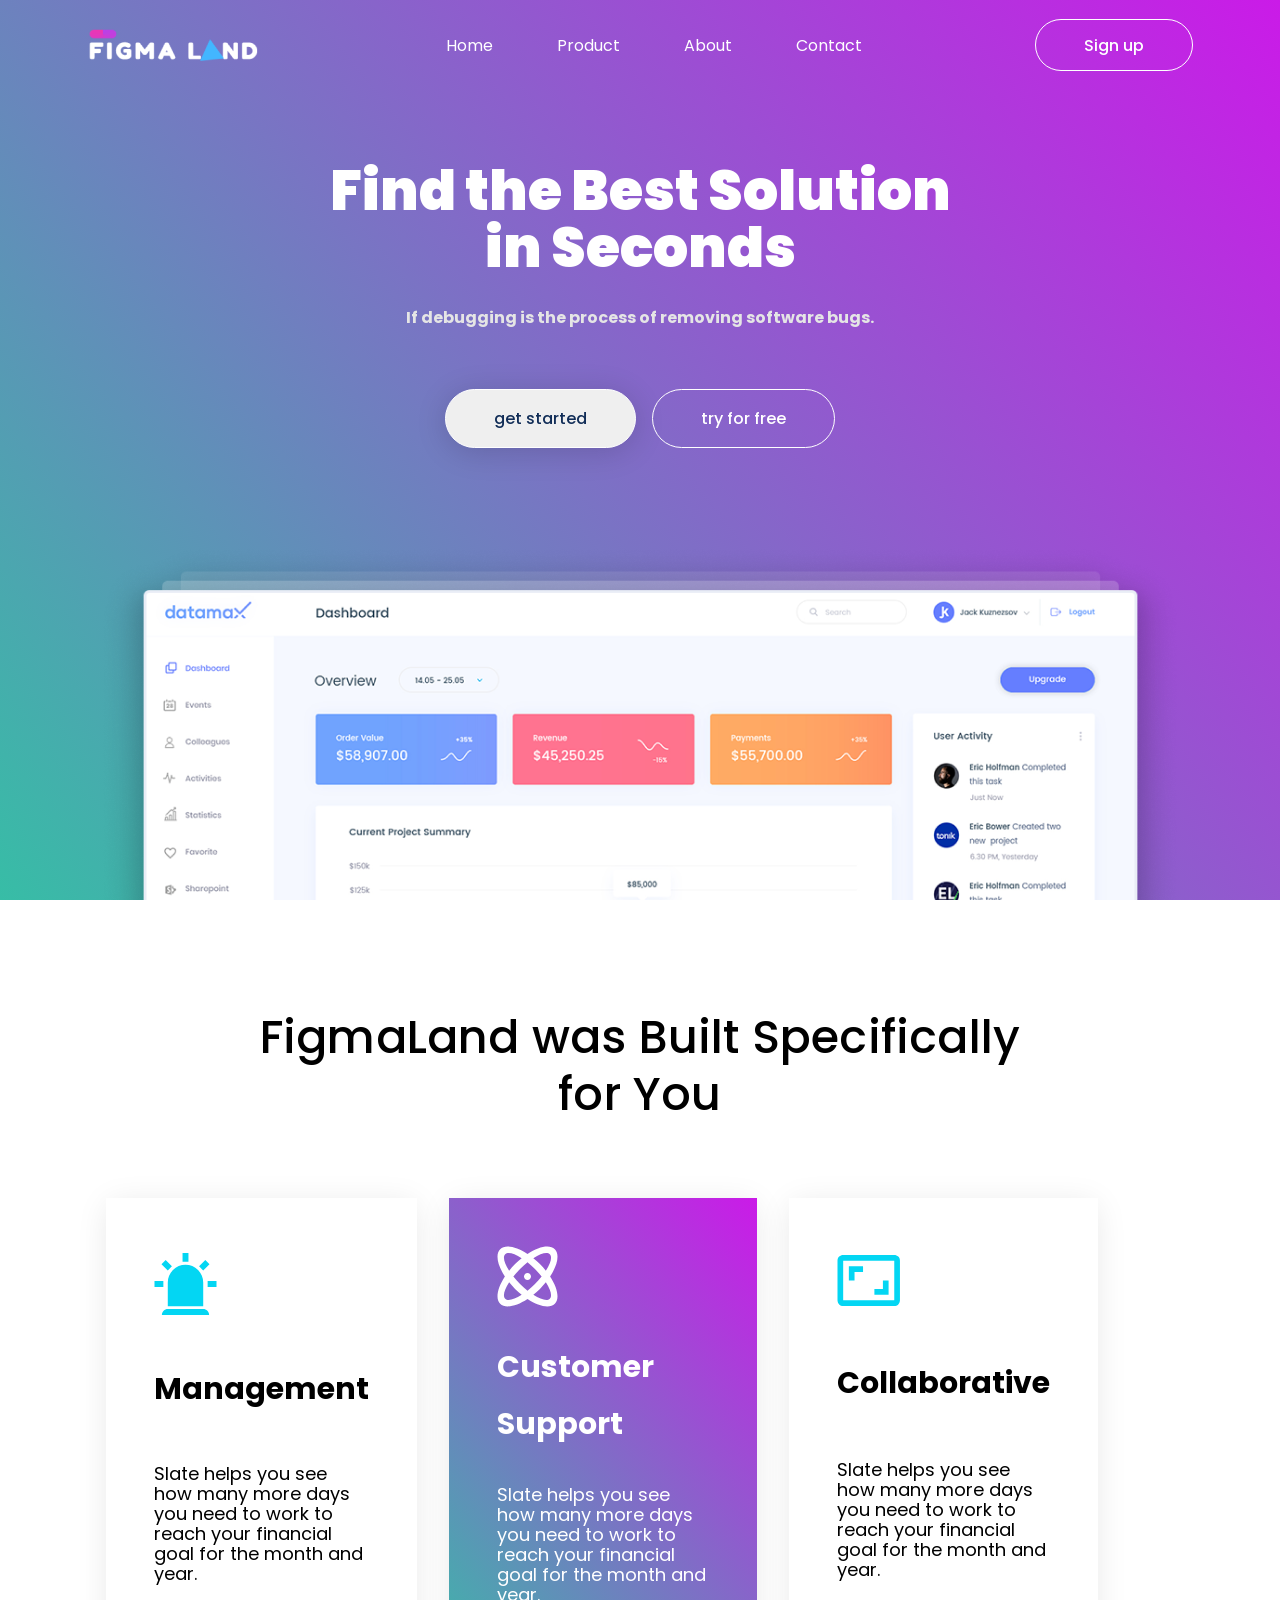
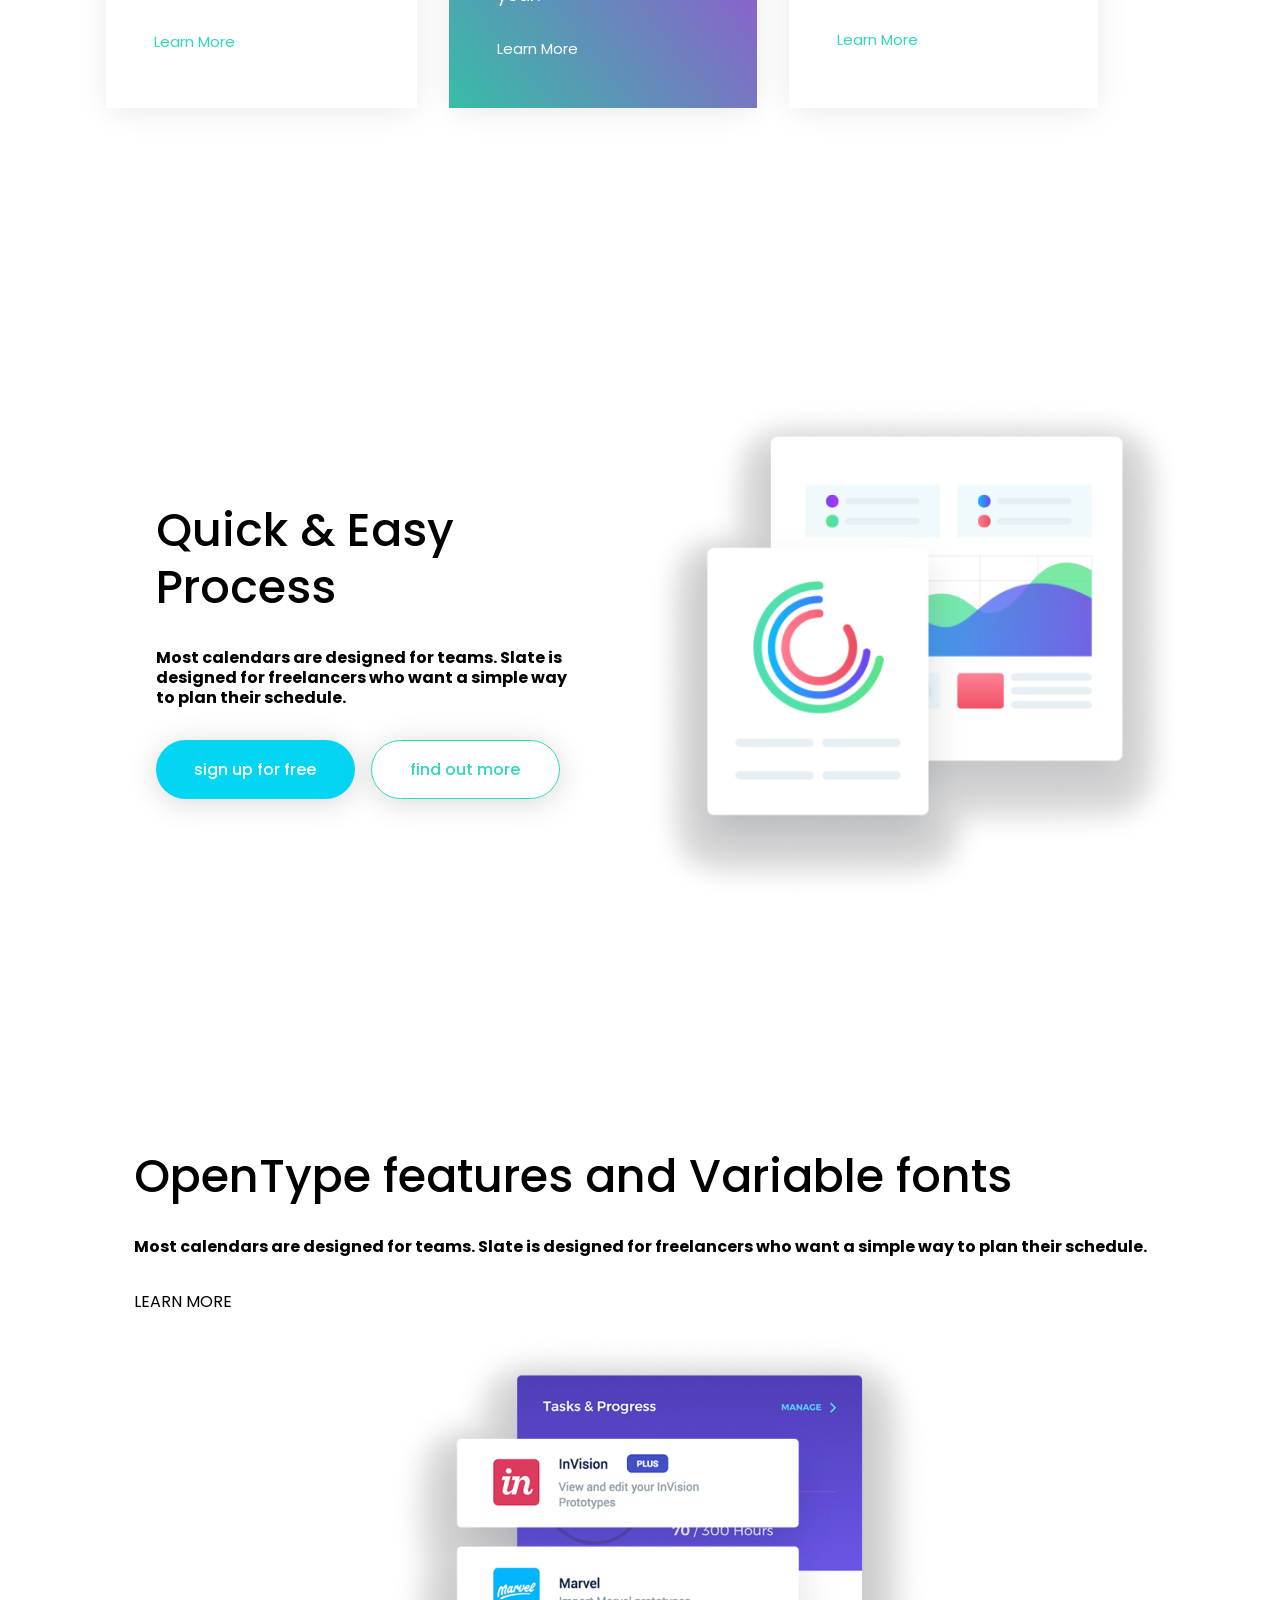
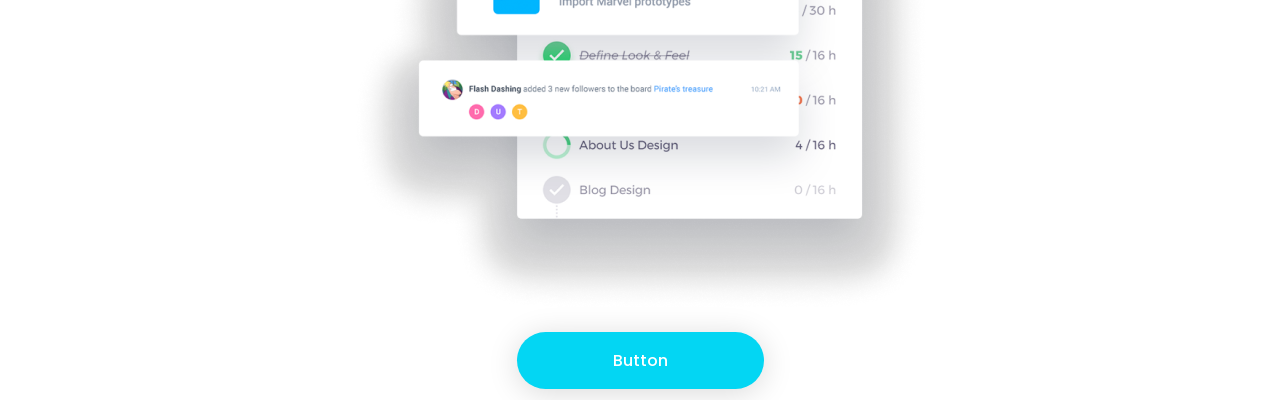
==== index.html @ be0158da "done info page (mobile)" ====
<!DOCTYPE html>
<html lang="en">
<head>
    <meta charset="UTF-8">
    <meta http-equiv="X-UA-Compatible" content="IE=edge">
    <meta name="viewport" content="width=device-width, initial-scale=1.0">
    <title>Product Landing Page</title>
    <link rel="stylesheet" href="css/style.css">
</head>
<body>
    <div class="hero-container">

        <!-- navbar -->
        <nav>
            <img src="./src/logo.png" alt="">
            <ul>
                <li>Home</li>   
                <li>Product</li>
                <li>About</li>
                <li>Contact</li>
            </ul>
            <button>Sign up</button>

            <!-- hamburger menu -->
            <svg width="44" height="27" viewBox="0 0 44 27" fill="none" xmlns="http://www.w3.org/2000/svg">
                <path d="M0 0.25H44V4.66667H0V0.25ZM11 11.2917H44V15.7083H11V11.2917ZM24.75 22.3333H44V26.75H24.75V22.3333Z" fill="white"/>
            </svg>
            
        </nav>


        <!-- texts -->
        <div class="hero-details">
            <div class="hero-texts">
                <h1>
                    Find the Best Solution in Seconds
                </h1>
                <p>
                    If debugging is the process of removing software bugs.
                </p>
            </div>
    
            <!-- call to action -->
            <div class="buttons">
                <button>
                    get started
                </button>
                <button>
                    try for free
                </button>
            </div>
        </div>

        <!-- hero img -->
        <img class="hero-img" src="./src/screen.png" alt="" srcset="">
            
    </div>
    
    <div class="service-container">

        <!-- headline -->
        <h1 class="title">FigmaLand was Built Specifically <br> for You</h1>
        
        <!-- cards container -->
        <div class="cards">

            <!-- cards -->
            <div class="card">
                <svg width="63" height="62" viewBox="0 0 63 62" fill="none" xmlns="http://www.w3.org/2000/svg">
                    <path d="M13.7857 17.419L7.49714 11.16L11.66 6.99714L17.919 13.2857L13.7857 17.419ZM34.4524 0V8.85714H28.5476V0H34.4524ZM55.5029 11.16L49.2143 17.419L45.081 13.2857L51.34 6.99714L55.5029 11.16ZM9.35714 28.0476V33.9524H0.5V28.0476H9.35714ZM53.6429 28.0476H62.5V33.9524H53.6429V28.0476ZM13.7857 56.0952H49.2143C50.7803 56.0952 52.2822 56.7173 53.3896 57.8247C54.4969 58.9321 55.119 60.434 55.119 62H7.88095C7.88095 60.434 8.50306 58.9321 9.61042 57.8247C10.7178 56.7173 12.2197 56.0952 13.7857 56.0952ZM31.5 11.8095C36.1981 11.8095 40.7038 13.6758 44.0259 16.9979C47.348 20.32 49.2143 24.8257 49.2143 29.5238V53.1429H13.7857V29.5238C13.7857 24.8257 15.652 20.32 18.9741 16.9979C22.2962 13.6758 26.8019 11.8095 31.5 11.8095Z" fill="#03D6F3"/>
                    </svg>
                    
                <h1>Management</h1>
                <p> Slate helps you see how many
                    more days you need to work
                    to reach your financial goal
                    for the month and year.</p>
                <a href="">Learn More</a>
            </div>
            <div class="card card2">
                <svg width="61" height="61" viewBox="0 0 61 61" fill="none" xmlns="http://www.w3.org/2000/svg">
                    <path d="M30.5 26.9899C31.4309 26.9899 32.3238 27.3597 32.982 28.018C33.6403 28.6762 34.0101 29.5691 34.0101 30.5C34.0101 31.4309 33.6403 32.3238 32.982 32.982C32.3238 33.6403 31.4309 34.0101 30.5 34.0101C29.5691 34.0101 28.6762 33.6403 28.018 32.982C27.3597 32.3238 26.9899 31.4309 26.9899 30.5C26.9899 29.5691 27.3597 28.6762 28.018 28.018C28.6762 27.3597 29.5691 26.9899 30.5 26.9899ZM3.19132 3.19132C8.21078 -1.82814 19.0921 0.418328 30.5 7.89487C41.9079 0.418328 52.7892 -1.82814 57.8087 3.19132C62.8281 8.21078 60.5817 19.0921 53.1051 30.5C60.5817 41.9079 62.8281 52.7892 57.8087 57.8087C52.7892 62.8281 41.9079 60.5817 30.5 53.1051C19.0921 60.5817 8.21078 62.8281 3.19132 57.8087C-1.82814 52.7892 0.418328 41.9079 7.89487 30.5C0.418328 19.0921 -1.82814 8.21078 3.19132 3.19132ZM42.9258 18.0742C45.067 20.2505 47.0326 22.4618 48.8579 24.6732C53.7018 17.1967 55.4569 10.7732 52.8243 8.17568C50.2268 5.54309 43.8033 7.29815 36.3268 12.1421C38.5382 13.9674 40.7495 15.933 42.9258 18.0742ZM18.0742 42.9258C15.933 40.7495 13.9674 38.5382 12.1421 36.3268C7.29815 43.8033 5.54309 50.2268 8.17568 52.8243C10.7732 55.4569 17.1967 53.7018 24.6732 48.8579C22.4618 47.0326 20.2505 45.067 18.0742 42.9258ZM8.17568 8.17568C5.54309 10.7732 7.29815 17.1967 12.1421 24.6732C13.9674 22.4618 15.933 20.2505 18.0742 18.0742C20.2505 15.933 22.4618 13.9674 24.6732 12.1421C17.1967 7.29815 10.7732 5.54309 8.17568 8.17568ZM23.0586 37.9414C25.5156 40.3985 28.0429 42.645 30.5 44.6458C32.9571 42.645 35.4844 40.3985 37.9414 37.9414C40.3985 35.4844 42.645 32.9571 44.6458 30.5C42.645 28.0429 40.3985 25.5156 37.9414 23.0586C35.4844 20.6015 32.9571 18.355 30.5 16.3542C28.0429 18.355 25.5156 20.6015 23.0586 23.0586C20.6015 25.5156 18.355 28.0429 16.3542 30.5C18.355 32.9571 20.6015 35.4844 23.0586 37.9414ZM52.8243 52.8243C55.4569 50.2268 53.7018 43.8033 48.8579 36.3268C47.0326 38.5382 45.067 40.7495 42.9258 42.9258C40.7495 45.067 38.5382 47.0326 36.3268 48.8579C43.8033 53.7018 50.2268 55.4569 52.8243 52.8243Z" fill="white"/>
                    </svg>
                    
                <h1>Customer Support</h1>
                <p> Slate helps you see how many
                    more days you need to work
                    to reach your financial goal
                    for the month and year.</p>
                <a href="">Learn More</a>
            </div>
            <div class="card">
                <svg width="63" height="53" viewBox="0 0 63 53" fill="none" xmlns="http://www.w3.org/2000/svg">
                    <path d="M51.5873 26.5H45.9109V35.0145H37.3964V40.6909H51.5873V26.5ZM17.5291 17.9855H26.0436V12.3091H11.8527V26.5H17.5291V17.9855ZM57.2636 0.956421H6.17636C4.6709 0.956421 3.22709 1.55446 2.16257 2.61899C1.09804 3.68351 0.5 5.12731 0.5 6.63277V46.3672C0.5 47.8727 1.09804 49.3165 2.16257 50.381C3.22709 51.4455 4.6709 52.0436 6.17636 52.0436H57.2636C58.7691 52.0436 60.2129 51.4455 61.2774 50.381C62.342 49.3165 62.94 47.8727 62.94 46.3672V6.63277C62.94 5.12731 62.342 3.68351 61.2774 2.61899C60.2129 1.55446 58.7691 0.956421 57.2636 0.956421ZM57.2636 46.3672H6.17636V6.63277H57.2636V46.3672Z" fill="#03D6F3"/>
                    </svg>
                    
                <h1>Collaborative</h1>
                <p> Slate helps you see how many
                    more days you need to work
                    to reach your financial goal
                    for the month and year.</p>
                <a href="">Learn More</a>
            </div>
        </div>
    </div>

    <div class="promo-container container">

        <!-- promo details -->
        <div class="texts">
            <h1>Quick & Easy Process</h1>
            <p>Most calendars are designed for teams. Slate is designed 
            for freelancers who want a simple way to plan
            their schedule.</p>
            
            <!-- for larger device -->
            <div class="md-buttons">
                <button class="primary-btn">sign up for free</button>
                <button class="secondary-btn">find out more</button>
            </div>
        </div>

        <!-- call to action -->
        <div class="buttons">
            <button class="primary-btn">sign up for free</button>
            <button class="secondary-btn">find out more</button>
        </div>

        <!-- promo image -->
        <img class="promo-img" src="./src/process.png" alt="">
    </div>

    <div class="info-container container">

        <!-- info texts -->
        <div class="texts">
            <h1>OpenType 
                features and 
                Variable fonts</h1>
            <p>Most calendars are designed for teams. 
                Slate is designed for freelancers who 
                want a simple way to plan
                their schedule.</p>
            <a href="">LEARN MORE</a>

            <!-- button for larger screen -->
            <button class="md-buttons">Button</button>
        </div>

        <!-- info img -->
        <img src="./src/finance.png" alt="" srcset="">

        <button class="primary-btn">Button</button>
    </div>

    <div class="ads-container">
        
    </div>
    <div class="pricing-container"></div>

    <footer></footer>
</body>
</html>
---- css/style.css ----
@import url("https://fonts.googleapis.com/css2?family=Poppins:wght@300;400;500;600;700&display=swap");
* {
  box-sizing: border-box;
  padding: 0;
  margin: 0;
  font-family: poppins;
}

a {
  text-decoration: none;
}

img {
  max-width: 100%;
  height: auto;
}

button {
  font-size: 1rem;
  font-weight: 500;
  padding: 1rem 6rem;
  border-radius: 2rem;
  -webkit-border-radius: 2rem;
  -moz-border-radius: 2rem;
  -ms-border-radius: 2rem;
  -o-border-radius: 2rem;
  box-shadow: 0px 4px 31px rgba(0, 0, 0, 0.15);
}

.primary-btn {
  color: white;
  background-color: var(--lightBlue);
  border: none;
}

.secondary-btn {
  color: var(--primary);
  border: 1px solid var(--primary);
  background: transparent;
}

h1 {
  font-size: var(--fs-second-headline);
  font-weight: 500;
  line-height: 57px;
}

p {
  font-size: 1rem;
  font-weight: 700;
  line-height: 20px;
}

.texts {
  display: grid;
  gap: 2rem;
  padding: 0 clamp(50px, 10vw, 60px);
}

.md-buttons {
  display: none;
}

.container {
  display: grid;
  gap: 1vh;
  place-items: center;
  grid-template-rows: auto;
  height: 100vh;
  padding: 3rem 2rem;
}

:root {
  --primary: #30D7BA;
  --lightBlue: #03D6F3;
  --darkBlue: #112D57;
  --secondary: "#5C5C5C";
  --lightGray: #E5E5E5;
  --fs-headline: clamp(10px,10vw,55px);
  --fs-second-headline: clamp(10px,10vw,46px);
  --fs-title: clamp(10px,10vw,30px);
  --fs-paragraphs: clamp(10px,10vw,18px);
  --fs-link: 15px;
  --fs-subtitle: 12px;
}

.hero-container {
  color: white;
  height: 100vh;
  text-align: center;
  background: linear-gradient(230.95deg, #CB1AE8 -0.37%, #37BDA6 100%);
  overflow: hidden;
}
.hero-container nav {
  display: flex;
  align-items: center;
  width: 100vw;
  padding: 1rem 1.5rem 0;
}
.hero-container nav ul {
  display: none;
  font-weight: 400;
  list-style: none;
  font-size: 1rem;
  gap: 5vw;
}
.hero-container nav button {
  color: white;
  padding: 0.8rem clamp(1.8rem, 4vw, 3rem);
  background-color: transparent;
  margin-left: auto;
  margin-right: 1rem;
  border: 1px solid white;
  border-radius: 2rem;
  -webkit-border-radius: 2rem;
  -moz-border-radius: 2rem;
  -ms-border-radius: 2rem;
  -o-border-radius: 2rem;
  box-shadow: none;
}
.hero-container .hero-details {
  margin: 0 4rem;
  display: grid;
  place-items: center;
}
.hero-container .hero-texts {
  margin: 5vh 0;
}
.hero-container .hero-texts h1 {
  margin-bottom: 2rem;
}
.hero-container .hero-texts p {
  color: var(--lightGray);
  margin-bottom: 1rem;
}
.hero-container .buttons {
  display: flex;
  flex-direction: column;
  align-items: center;
  gap: 1rem;
}
.hero-container .buttons button {
  color: var(--darkBlue);
  font-weight: 500;
  font-size: 1rem;
  padding: 1rem clamp(3rem, 20vw, 5.5rem);
  border: 1px solid white;
  border-radius: 2rem;
  -webkit-border-radius: 2rem;
  -moz-border-radius: 2rem;
  -ms-border-radius: 2rem;
  -o-border-radius: 2rem;
}
.hero-container .buttons :nth-child(2) {
  color: white;
  background-color: transparent;
  box-shadow: none;
}
.hero-container .hero-img {
  padding: 3rem;
}

.service-container .title {
  font-family: poppins;
  font-size: var(--fs-second-headline);
  font-weight: 500;
  line-height: 57px;
  text-align: center;
  letter-spacing: 0.2px;
  margin: 0 calc(10px + 15vw);
  margin-bottom: 3rem;
  padding-top: 4rem;
}
.service-container .cards {
  margin: 2rem;
}
.service-container .cards .card {
  gap: 2rem;
  margin: 1rem;
  display: flex;
  text-align: center;
  align-items: center;
  font-family: poppins;
  flex-direction: column;
  margin-bottom: 7vh;
  padding: 3rem 3rem;
  box-shadow: 0px 4px 31px -3px rgba(0, 0, 0, 0.1);
}
.service-container .cards .card h1 {
  font-weight: 700;
  font-size: var(--fs-title);
}
.service-container .cards .card p {
  font-weight: 400;
  font-size: var(--fs-paragraphs);
  margin: 0 1.2rem;
}
.service-container .cards .card a {
  color: var(--primary);
  text-decoration: none;
  font-size: var(--fs-link);
  font-weight: 400;
}
.service-container .cards .card2 {
  color: white;
  background: linear-gradient(230.95deg, #CB1AE8 -0.37%, #37BDA6 100%);
}
.service-container .cards .card2 a {
  color: white;
}

.promo-container .texts {
  display: grid;
  place-items: center;
  gap: 2rem;
  padding: 0 clamp(50px, 10vw, 60px);
}
.promo-container .buttons {
  display: grid;
}
.promo-container .buttons, .promo-container .md-buttons {
  gap: 1rem;
  place-content: center;
  grid-row: 3;
}

.info-container {
  padding: 3rem 2rem;
}
.info-container .texts a {
  color: black;
}

@media (min-width: 1025px) {
  .hero-container nav {
    padding: 1rem 0rem;
    justify-content: space-around;
  }
  .hero-container nav ul {
    display: flex;
  }
  .hero-container nav svg {
    display: none;
  }
  .hero-container nav button {
    margin: 0;
  }
  .hero-container .hero-texts {
    max-width: 40rem;
  }
  .hero-container .hero-texts h1 {
    font-size: var(--fs-headline);
    font-weight: 900;
    margin-top: 3vh;
  }
  .hero-container .hero-img {
    margin-top: 3vh;
  }
  .hero-container .buttons {
    flex-direction: row;
    justify-content: center;
  }
  .hero-container .buttons button {
    padding: 1rem 3rem;
  }
  .service-container {
    height: 100vh;
    display: grid;
    place-content: center;
  }
  .service-container .title {
    margin-bottom: 3vh;
  }
  .service-container .cards {
    display: flex;
    width: 80vw;
    height: -moz-min-content;
    height: min-content;
  }
  .service-container .cards .card {
    text-align: start;
    justify-content: space-around;
    align-items: flex-start;
    margin-bottom: 1rem;
  }
  .service-container .cards .card p {
    margin: 0;
  }
  .promo-container {
    grid-template-columns: 1fr 1fr;
    grid-template-rows: auto;
    margin: 0 5vw;
  }
  .promo-container .texts {
    place-items: initial;
  }
  .promo-container .md-buttons {
    display: flex;
    place-content: initial;
  }
  .promo-container .md-buttons button {
    padding: 1rem 3vw;
  }
  .promo-container .buttons {
    display: none;
  }
}/*# sourceMappingURL=style.css.map */
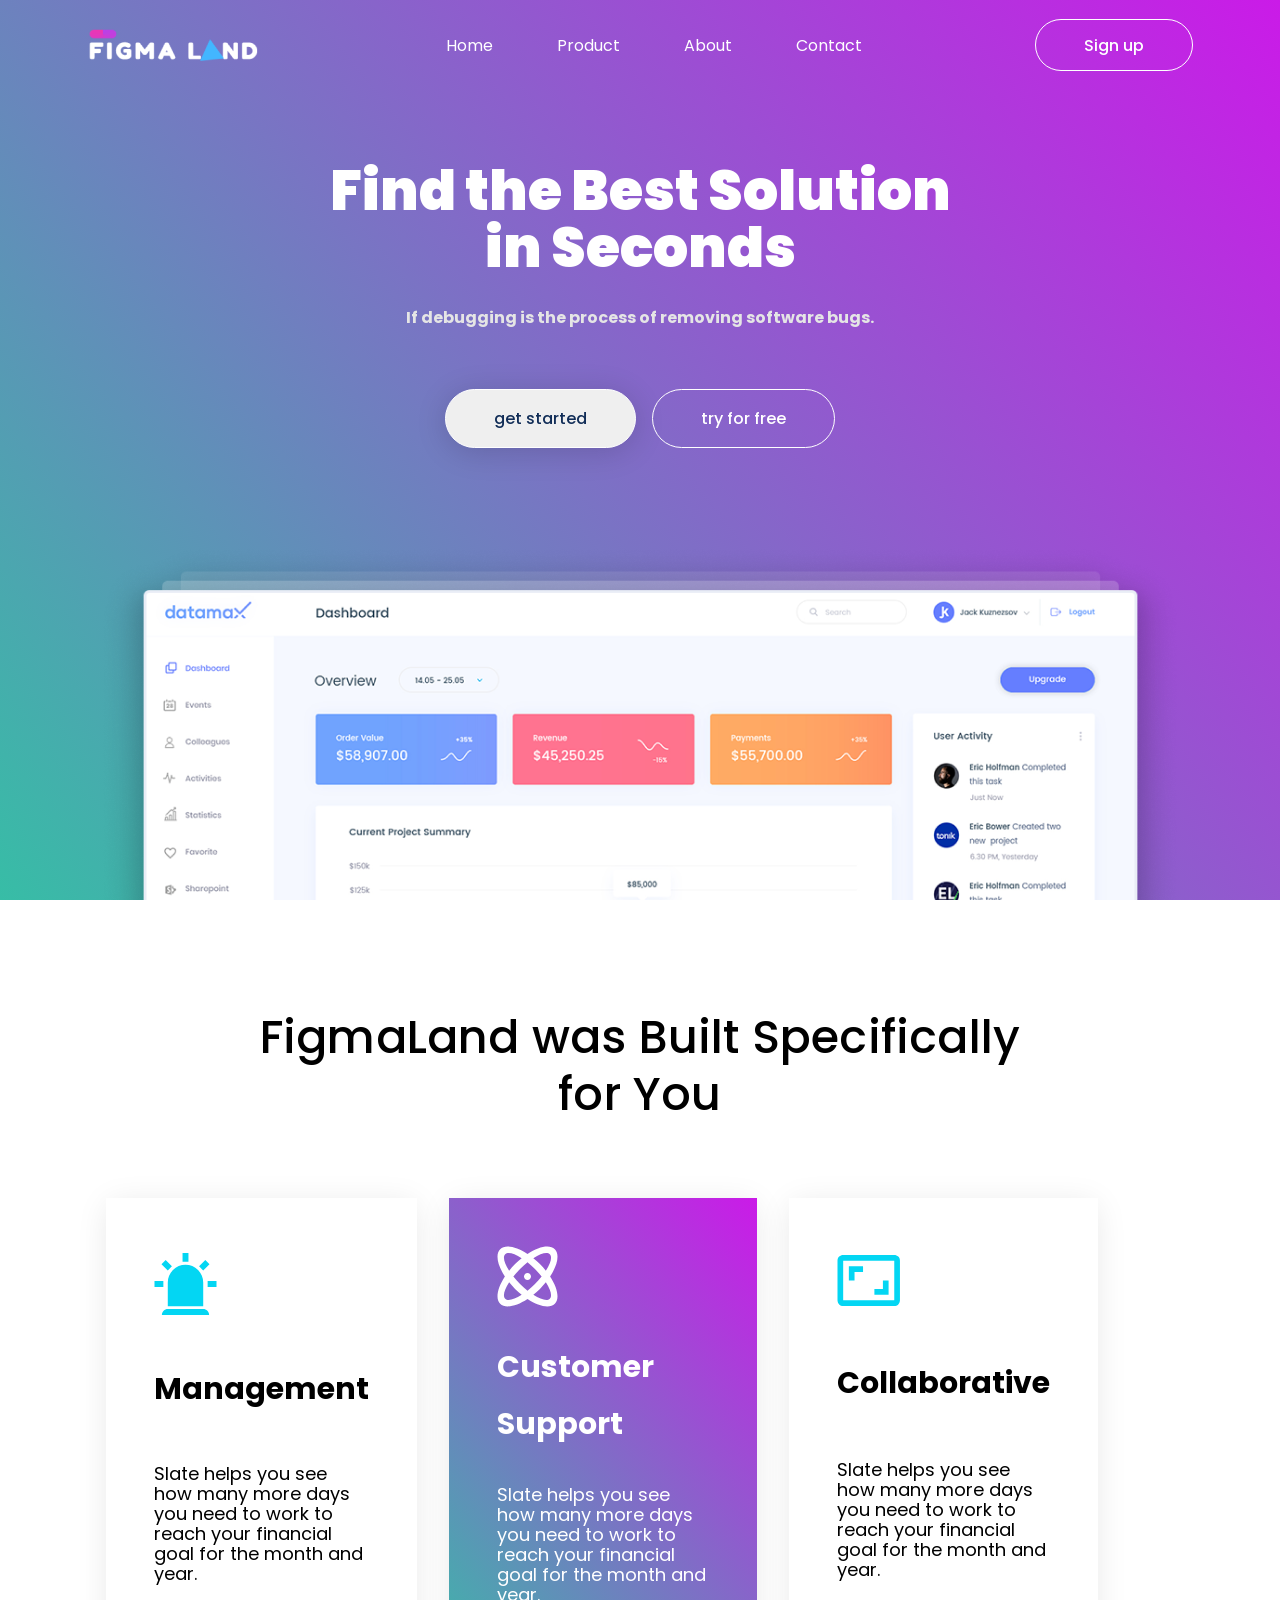
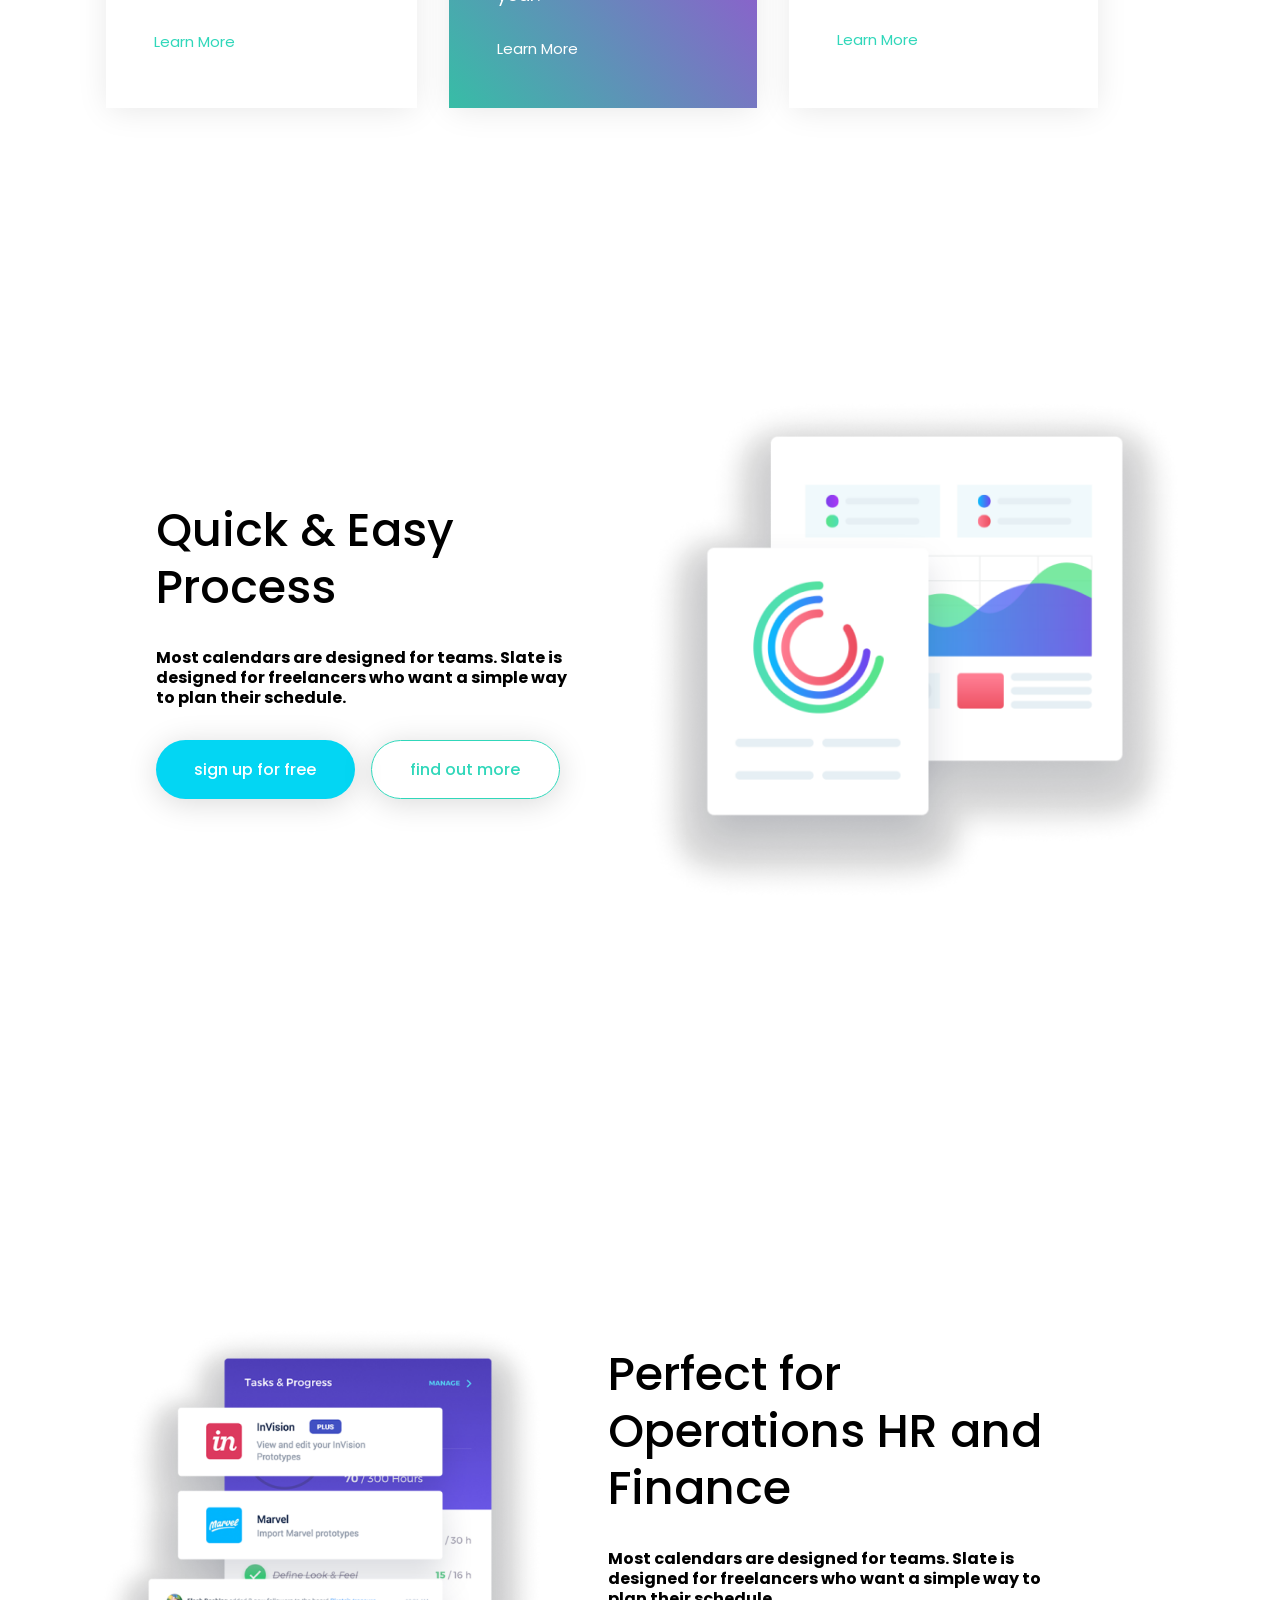
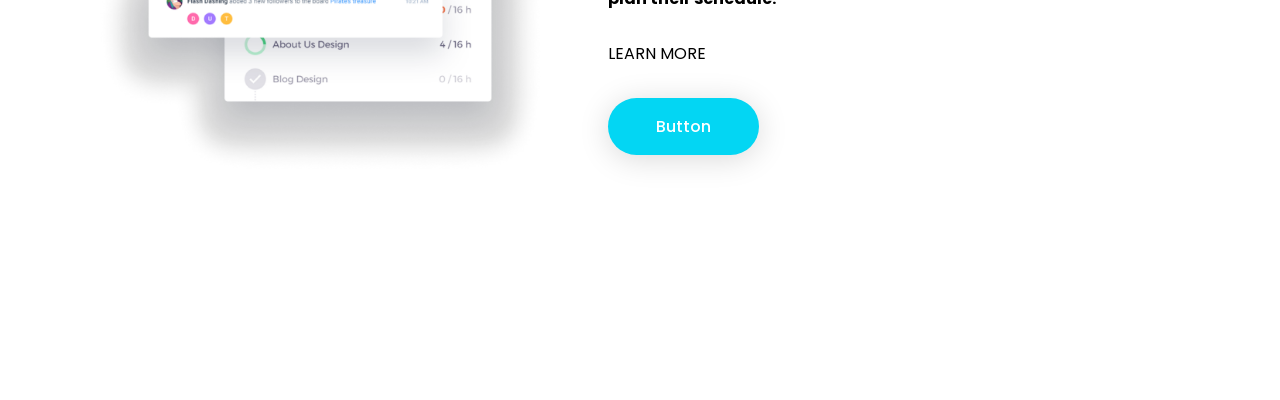
==== commit 46f11d10: "done info page (all device)" ====
--- a/index.html
+++ b/index.html
@@ -134,9 +134,8 @@
 
         <!-- info texts -->
         <div class="texts">
-            <h1>OpenType 
-                features and 
-                Variable fonts</h1>
+            <h1>Perfect for Operations 
+                HR and Finance</h1>
             <p>Most calendars are designed for teams. 
                 Slate is designed for freelancers who 
                 want a simple way to plan
@@ -144,13 +143,13 @@
             <a href="">LEARN MORE</a>
 
             <!-- button for larger screen -->
-            <button class="md-buttons">Button</button>
+            <button class="md-buttons primary-btn">Button</button>
         </div>
 
         <!-- info img -->
         <img src="./src/finance.png" alt="" srcset="">
 
-        <button class="primary-btn">Button</button>
+        <button class="primary-btn buttons">Button</button>
     </div>
 
     <div class="ads-container">
--- a/css/style.css
+++ b/css/style.css
@@ -224,11 +224,13 @@
   grid-row: 3;
 }
 
-.info-container {
-  padding: 3rem 2rem;
-}
 .info-container .texts a {
   color: black;
+}
+.info-container button {
+  width: -moz-fit-content;
+  width: fit-content;
+  padding: 1rem 3rem;
 }
 
 @media (min-width: 1025px) {
@@ -286,22 +288,34 @@
   .service-container .cards .card p {
     margin: 0;
   }
-  .promo-container {
+  .promo-container, .info-container {
     grid-template-columns: 1fr 1fr;
     grid-template-rows: auto;
     margin: 0 5vw;
   }
-  .promo-container .texts {
+  .promo-container .md-buttons, .info-container .md-buttons {
+    display: flex;
+  }
+  .promo-container .texts, .info-container .texts {
     place-items: initial;
   }
+  .promo-container .buttons, .info-container .buttons {
+    display: none;
+  }
   .promo-container .md-buttons {
-    display: flex;
     place-content: initial;
   }
   .promo-container .md-buttons button {
     padding: 1rem 3vw;
   }
-  .promo-container .buttons {
-    display: none;
+  .info-container {
+    width: 80vw;
+    gap: 4rem;
+  }
+  .info-container .texts {
+    padding: 0;
+  }
+  .info-container img {
+    grid-row: 1;
   }
 }/*# sourceMappingURL=style.css.map */
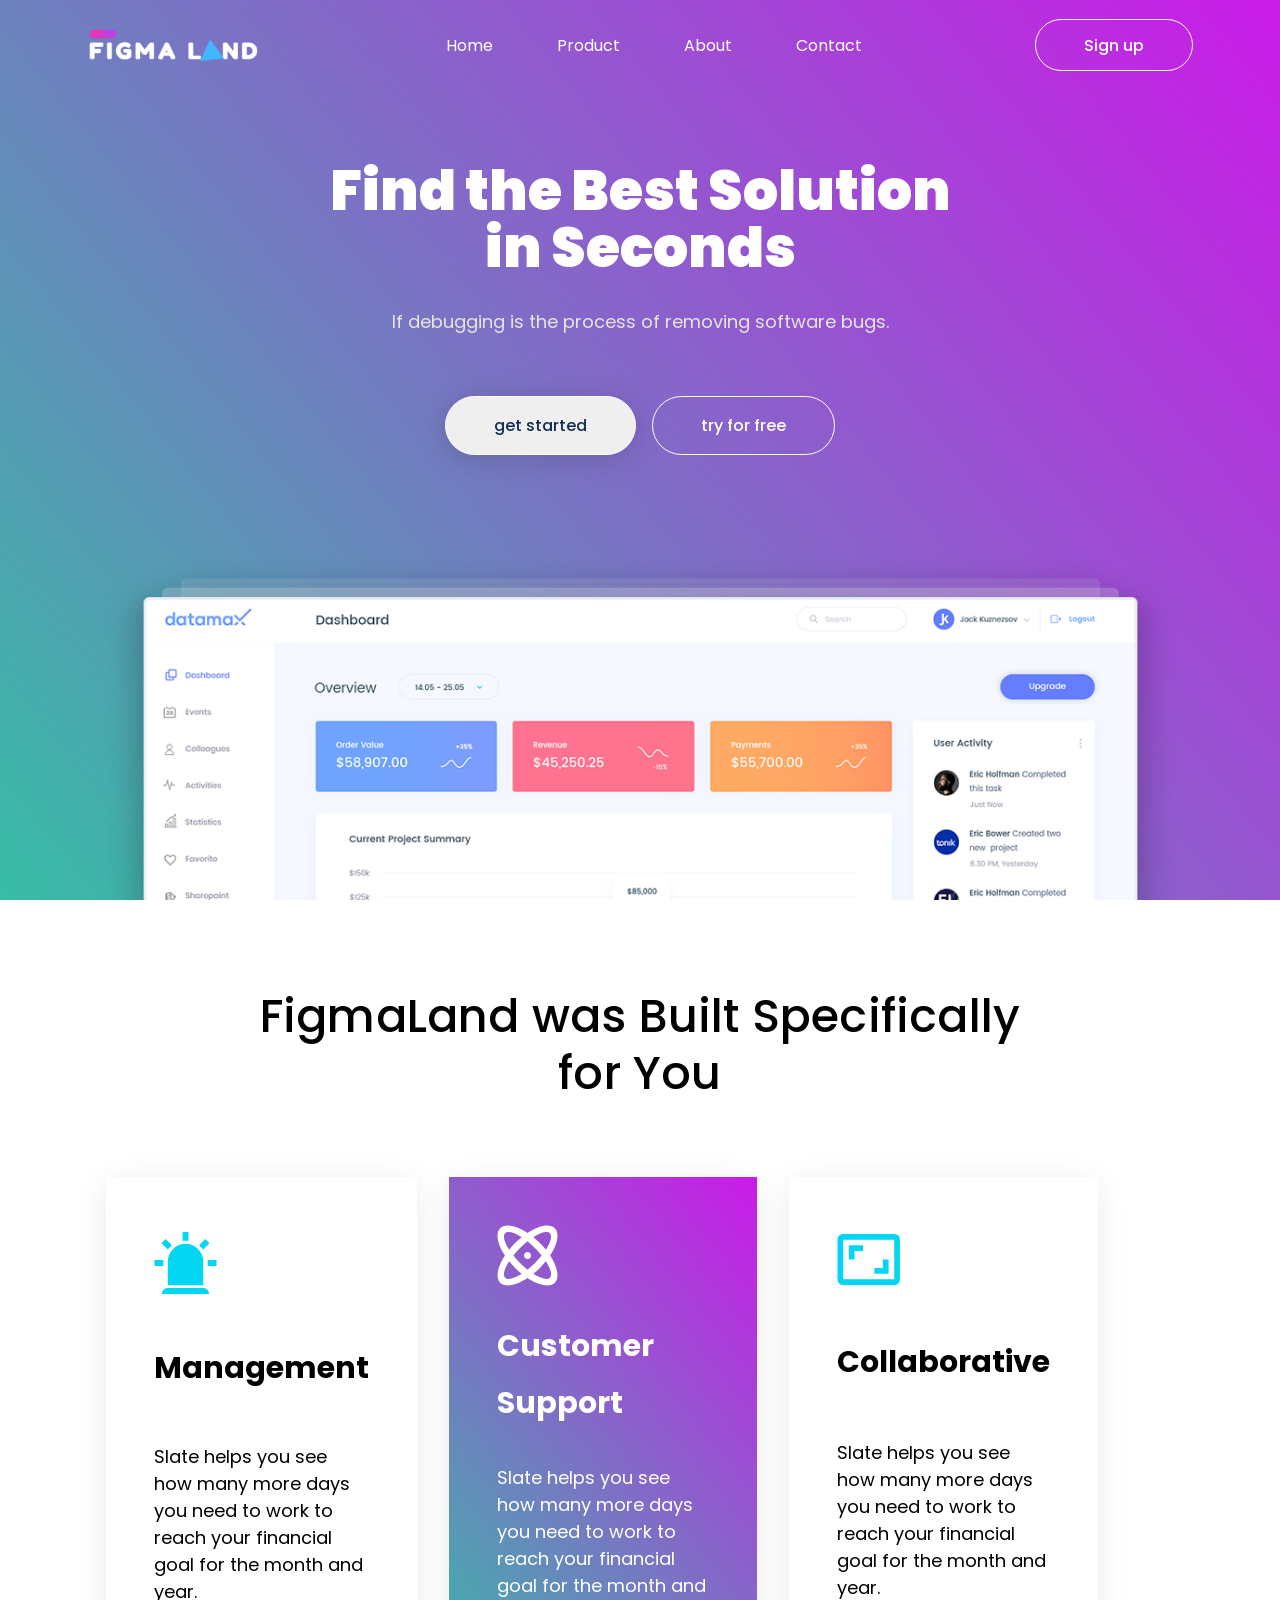
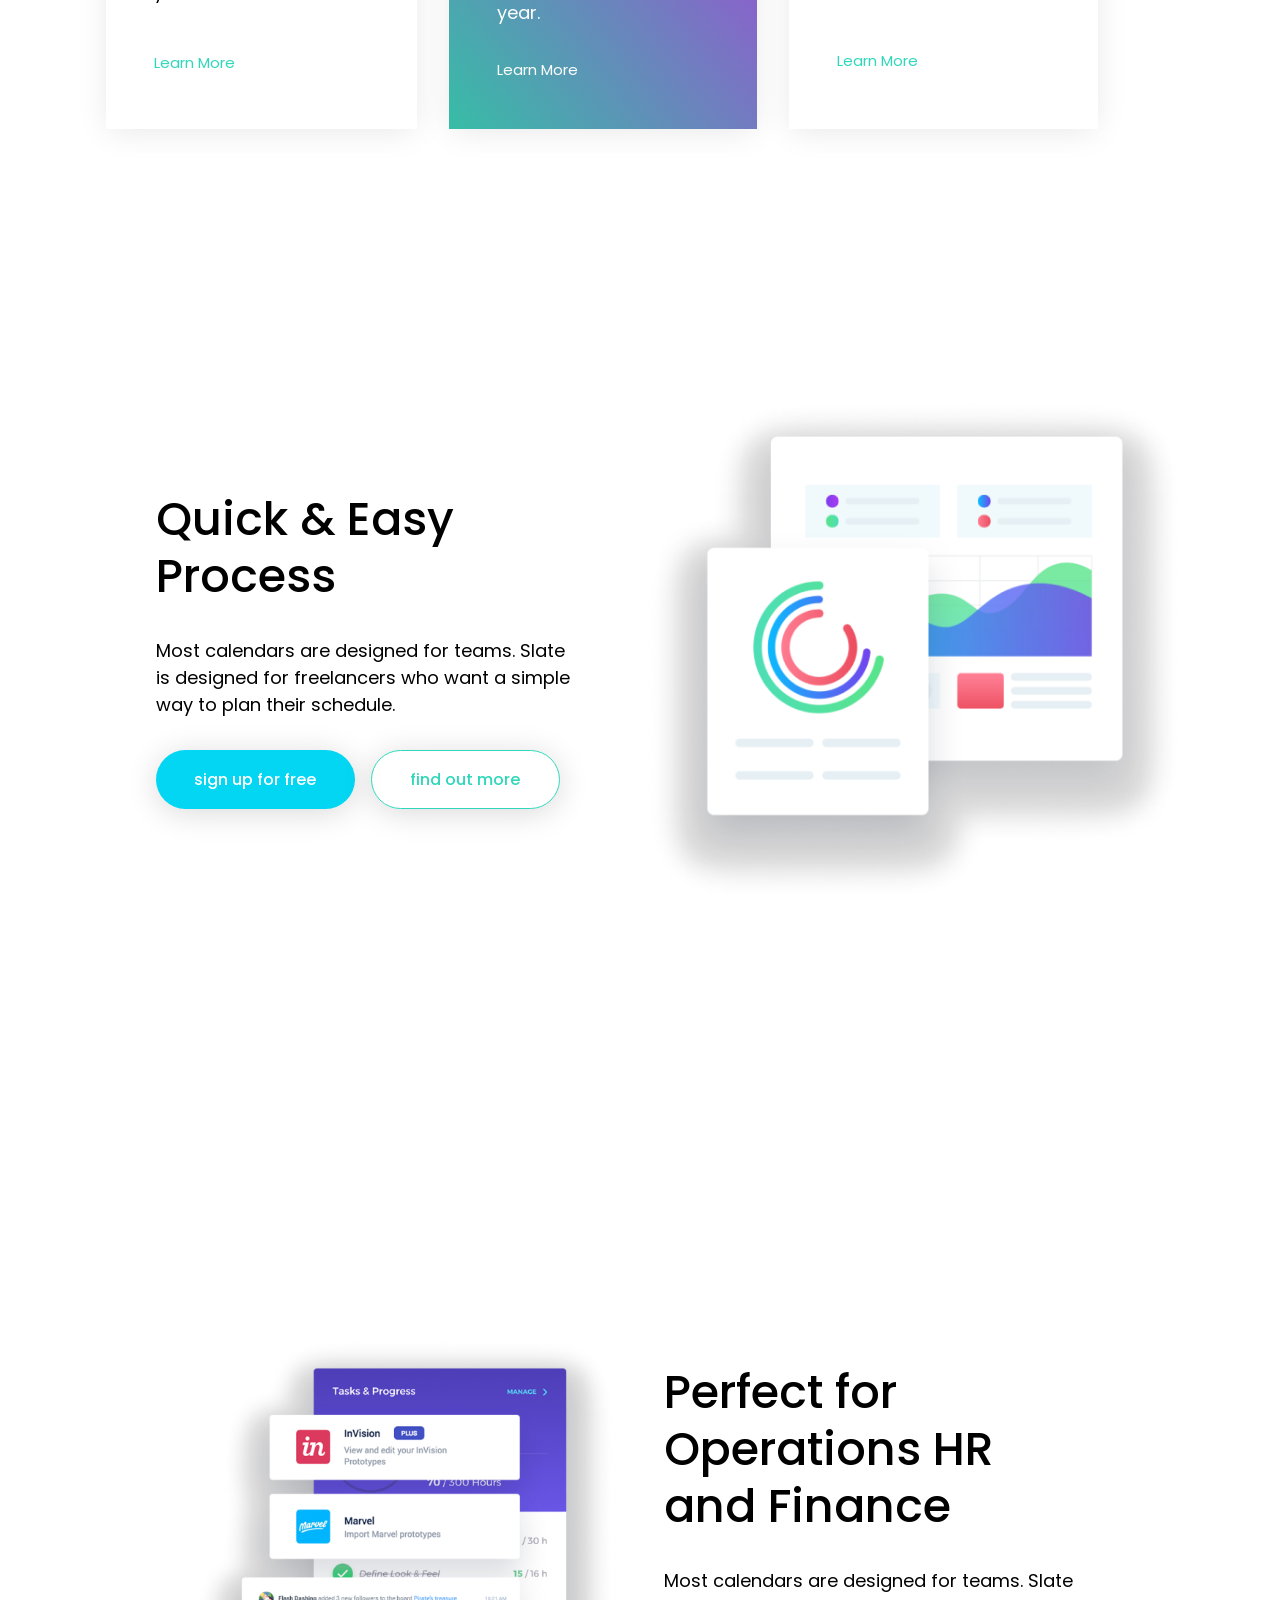
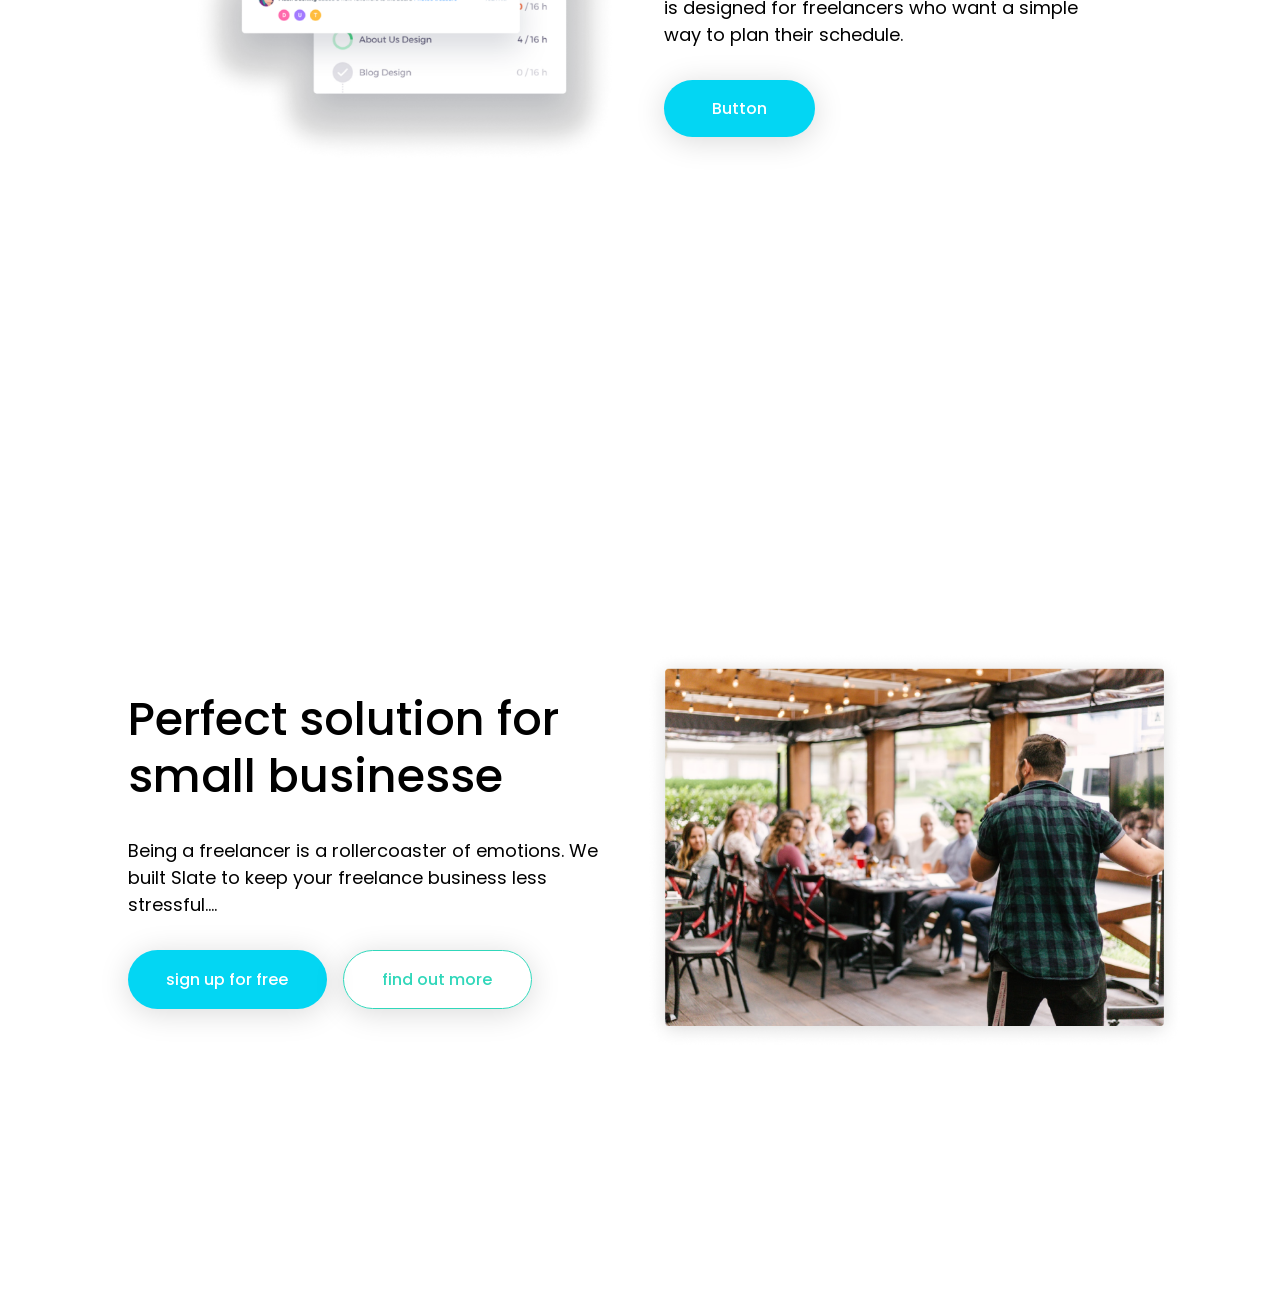
==== commit 5aed73ad: "fix ads responsiveness (all devices)" ====
--- a/index.html
+++ b/index.html
@@ -104,7 +104,7 @@
         </div>
     </div>
 
-    <div class="promo-container container">
+    <div class="promo-container wrapper">
 
         <!-- promo details -->
         <div class="texts">
@@ -130,7 +130,7 @@
         <img class="promo-img" src="./src/process.png" alt="">
     </div>
 
-    <div class="info-container container">
+    <div class="info-container wrapper">
 
         <!-- info texts -->
         <div class="texts">
@@ -140,7 +140,7 @@
                 Slate is designed for freelancers who 
                 want a simple way to plan
                 their schedule.</p>
-            <a href="">LEARN MORE</a>
+            <!-- <a href="">LEARN MORE</a> -->
 
             <!-- button for larger screen -->
             <button class="md-buttons primary-btn">Button</button>
@@ -152,10 +152,37 @@
         <button class="primary-btn buttons">Button</button>
     </div>
 
-    <div class="ads-container">
+    <div class="ads-container wrapper">
         
+        <!-- ads details -->
+        <div class="texts">
+            <h1>Perfect solution 
+                for small 
+                businesse</h1>
+            <p>Being a freelancer is a rollercoaster of 
+                emotions. We built Slate to keep your 
+                freelance business less stressful....</p>
+            
+            <!-- for larger device -->
+            <div class="md-buttons">
+                <button class="primary-btn">sign up for free</button>
+                <button class="secondary-btn">find out more</button>
+            </div>
+        </div>
+
+        <!-- call to action -->
+        <div class="buttons">
+            <button class="primary-btn">sign up for free</button>
+            <button class="secondary-btn">find out more</button>
+        </div>
+
+        <!-- ads image -->
+        <img class="ads-img" src="./src/people.png" alt="">
     </div>
-    <div class="pricing-container"></div>
+
+    <div class="pricing-container">
+
+    </div>
 
     <footer></footer>
 </body>
--- a/css/style.css
+++ b/css/style.css
@@ -4,70 +4,6 @@
   padding: 0;
   margin: 0;
   font-family: poppins;
-}
-
-a {
-  text-decoration: none;
-}
-
-img {
-  max-width: 100%;
-  height: auto;
-}
-
-button {
-  font-size: 1rem;
-  font-weight: 500;
-  padding: 1rem 6rem;
-  border-radius: 2rem;
-  -webkit-border-radius: 2rem;
-  -moz-border-radius: 2rem;
-  -ms-border-radius: 2rem;
-  -o-border-radius: 2rem;
-  box-shadow: 0px 4px 31px rgba(0, 0, 0, 0.15);
-}
-
-.primary-btn {
-  color: white;
-  background-color: var(--lightBlue);
-  border: none;
-}
-
-.secondary-btn {
-  color: var(--primary);
-  border: 1px solid var(--primary);
-  background: transparent;
-}
-
-h1 {
-  font-size: var(--fs-second-headline);
-  font-weight: 500;
-  line-height: 57px;
-}
-
-p {
-  font-size: 1rem;
-  font-weight: 700;
-  line-height: 20px;
-}
-
-.texts {
-  display: grid;
-  gap: 2rem;
-  padding: 0 clamp(50px, 10vw, 60px);
-}
-
-.md-buttons {
-  display: none;
-}
-
-.container {
-  display: grid;
-  gap: 1vh;
-  place-items: center;
-  grid-template-rows: auto;
-  height: 100vh;
-  padding: 3rem 2rem;
 }
 
 :root {
@@ -84,6 +20,71 @@
   --fs-subtitle: 12px;
 }
 
+img {
+  max-width: 100%;
+  height: auto;
+}
+
+button {
+  font-size: 1rem;
+  font-weight: 500;
+  padding: 1rem 6rem;
+  border-radius: 2rem;
+  -webkit-border-radius: 2rem;
+  -moz-border-radius: 2rem;
+  -ms-border-radius: 2rem;
+  -o-border-radius: 2rem;
+  box-shadow: 0px 4px 31px rgba(0, 0, 0, 0.15);
+}
+
+.primary-btn {
+  color: white;
+  background-color: var(--lightBlue);
+  border: none;
+}
+
+.secondary-btn {
+  color: var(--primary);
+  border: 1px solid var(--primary);
+  background: transparent;
+}
+
+.md-buttons {
+  display: none;
+}
+
+h1 {
+  font-size: var(--fs-second-headline);
+  font-weight: 500;
+  line-height: 57px;
+}
+
+p {
+  color: var(--secondary);
+  font-size: var(--fs-paragraphs);
+  font-weight: 400;
+}
+
+a {
+  text-decoration: none;
+}
+
+.texts {
+  text-align: center;
+  display: grid;
+  gap: 2rem;
+  padding: 0 clamp(50px, 10vw, 60px);
+}
+
+.wrapper {
+  display: grid;
+  gap: 1vh;
+  place-items: center;
+  grid-template-rows: auto;
+  height: 100vh;
+  padding: 3rem 2rem;
+}
+
 .hero-container {
   color: white;
   height: 100vh;
@@ -209,21 +210,24 @@
   color: white;
 }
 
-.promo-container .texts {
+.promo-container .texts, .ads-container .texts {
   display: grid;
   place-items: center;
   gap: 2rem;
   padding: 0 clamp(50px, 10vw, 60px);
 }
-.promo-container .buttons {
-  display: grid;
-}
-.promo-container .buttons, .promo-container .md-buttons {
+.promo-container .buttons, .ads-container .buttons {
+  display: grid;
+}
+.promo-container .buttons, .promo-container .md-buttons, .ads-container .buttons, .ads-container .md-buttons {
   gap: 1rem;
   place-content: center;
   grid-row: 3;
 }
 
+.info-container {
+  gap: 0;
+}
 .info-container .texts a {
   color: black;
 }
@@ -231,6 +235,11 @@
   width: -moz-fit-content;
   width: fit-content;
   padding: 1rem 3rem;
+}
+
+.ads-container .texts {
+  text-align: center;
+  padding: 0 2rem;
 }
 
 @media (min-width: 1025px) {
@@ -288,29 +297,30 @@
   .service-container .cards .card p {
     margin: 0;
   }
-  .promo-container, .info-container {
+  .promo-container, .info-container, .ads-container {
     grid-template-columns: 1fr 1fr;
     grid-template-rows: auto;
     margin: 0 5vw;
   }
-  .promo-container .md-buttons, .info-container .md-buttons {
+  .promo-container .md-buttons, .info-container .md-buttons, .ads-container .md-buttons {
     display: flex;
   }
-  .promo-container .texts, .info-container .texts {
+  .promo-container .texts, .info-container .texts, .ads-container .texts {
+    text-align: left;
     place-items: initial;
   }
-  .promo-container .buttons, .info-container .buttons {
+  .promo-container .buttons, .info-container .buttons, .ads-container .buttons {
     display: none;
   }
-  .promo-container .md-buttons {
+  .promo-container .md-buttons, .ads-container .md-buttons {
     place-content: initial;
   }
-  .promo-container .md-buttons button {
+  .promo-container .md-buttons button, .ads-container .md-buttons button {
     padding: 1rem 3vw;
   }
   .info-container {
-    width: 80vw;
-    gap: 4rem;
+    margin: 0 10rem;
+    gap: 3rem;
   }
   .info-container .texts {
     padding: 0;
@@ -318,4 +328,7 @@
   .info-container img {
     grid-row: 1;
   }
+  .ads-container .texts {
+    text-align: left;
+  }
 }/*# sourceMappingURL=style.css.map */
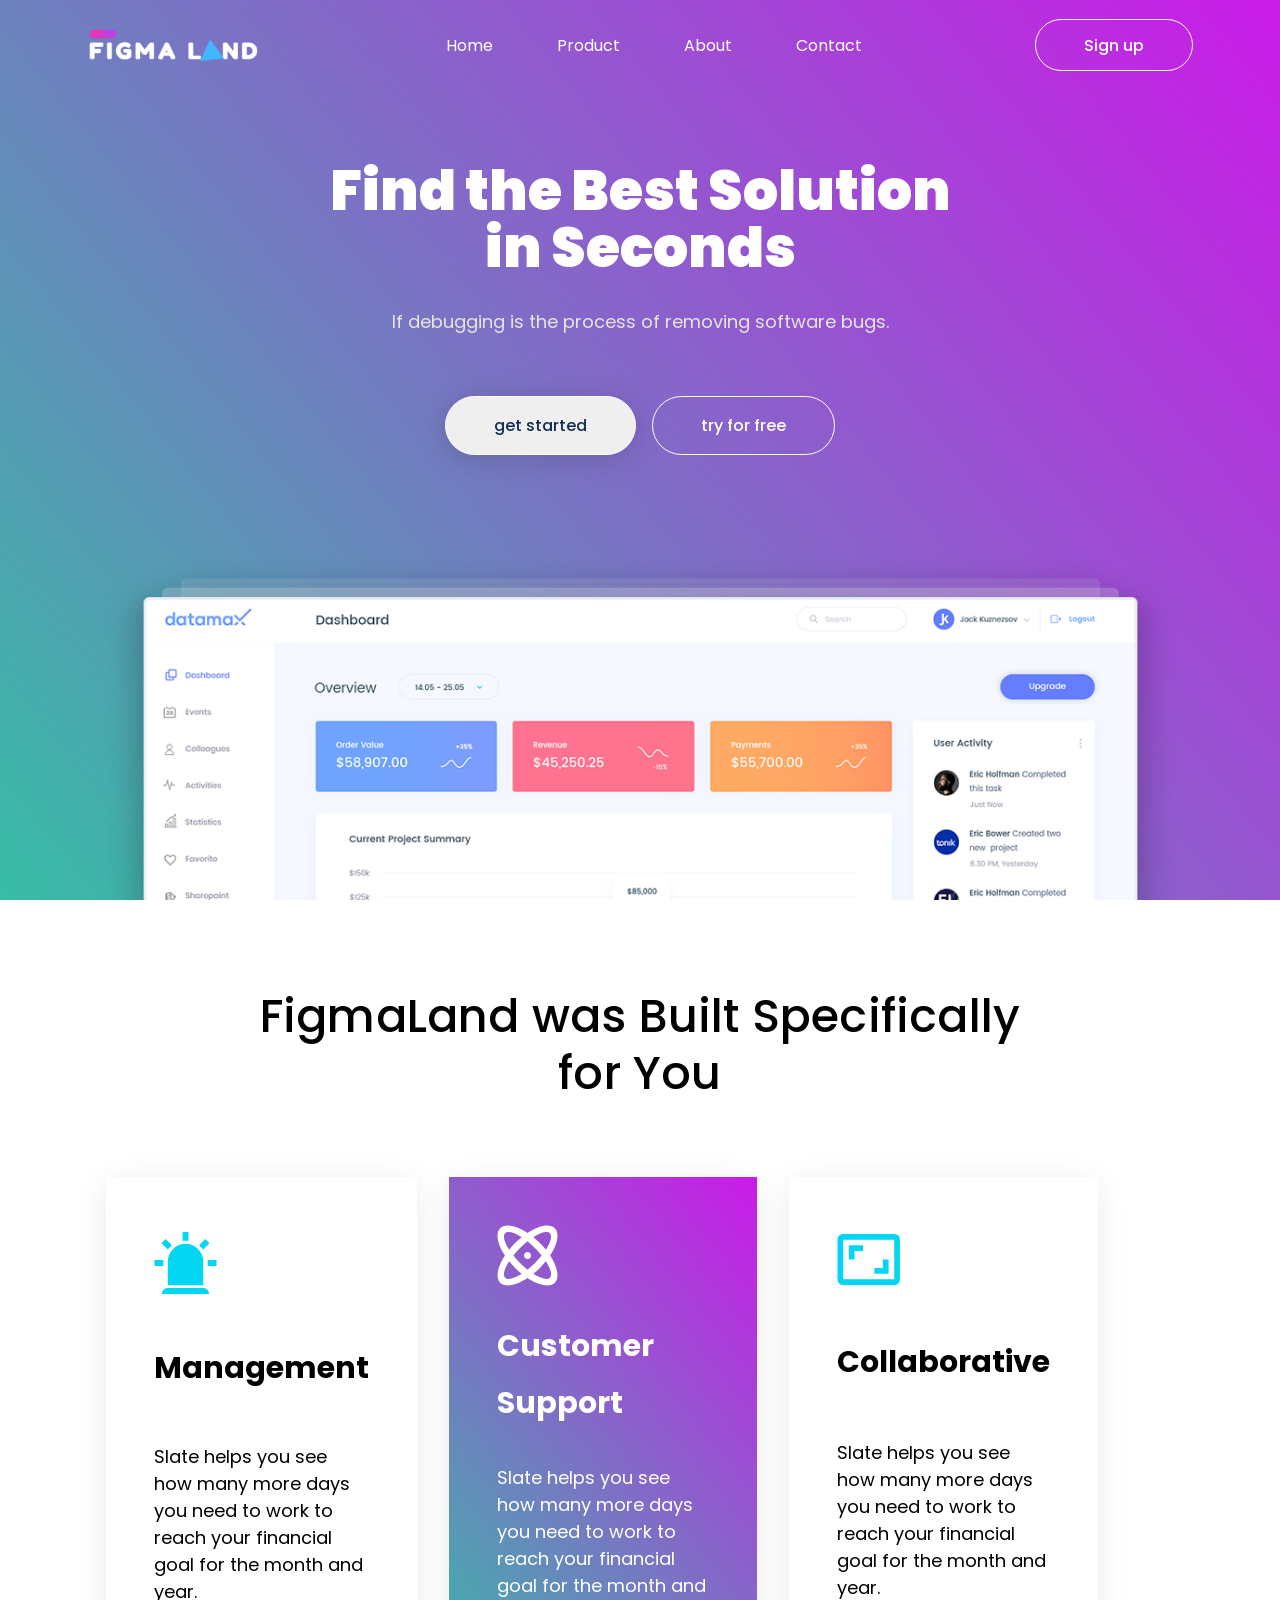
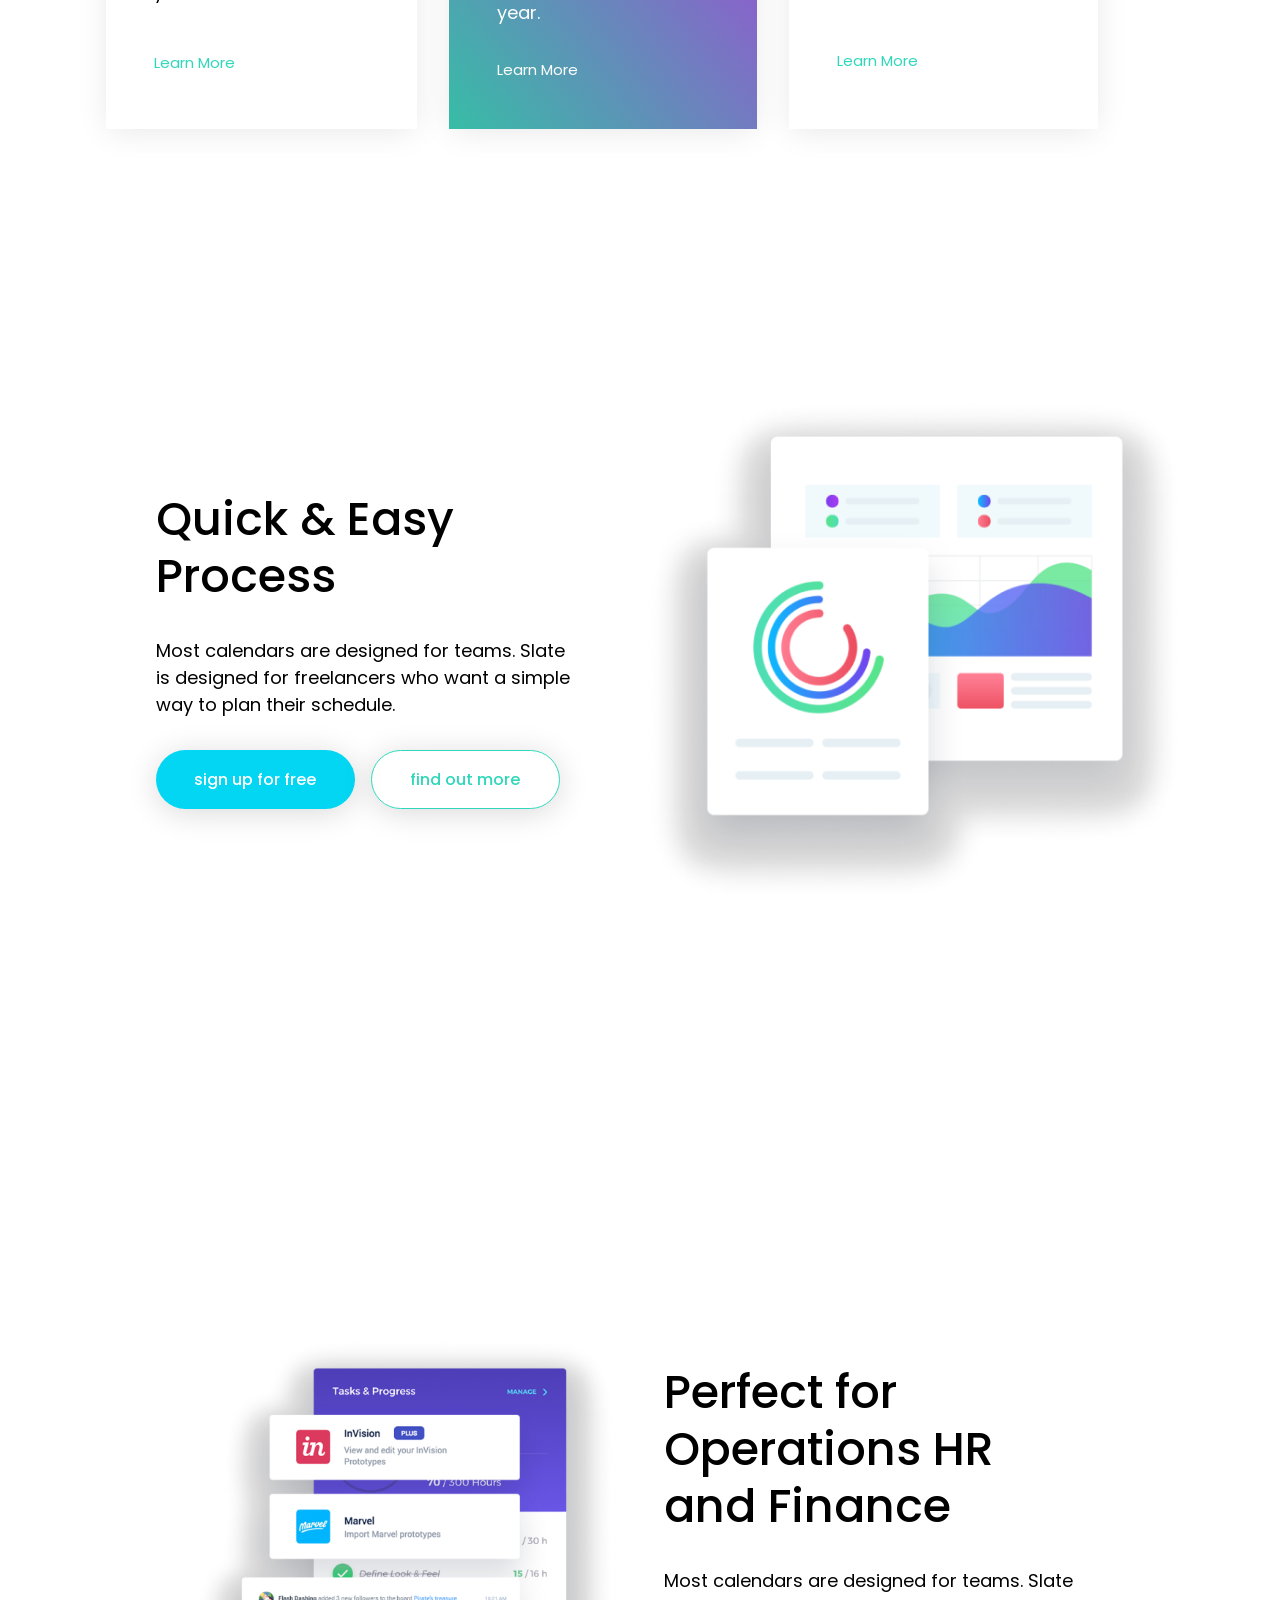
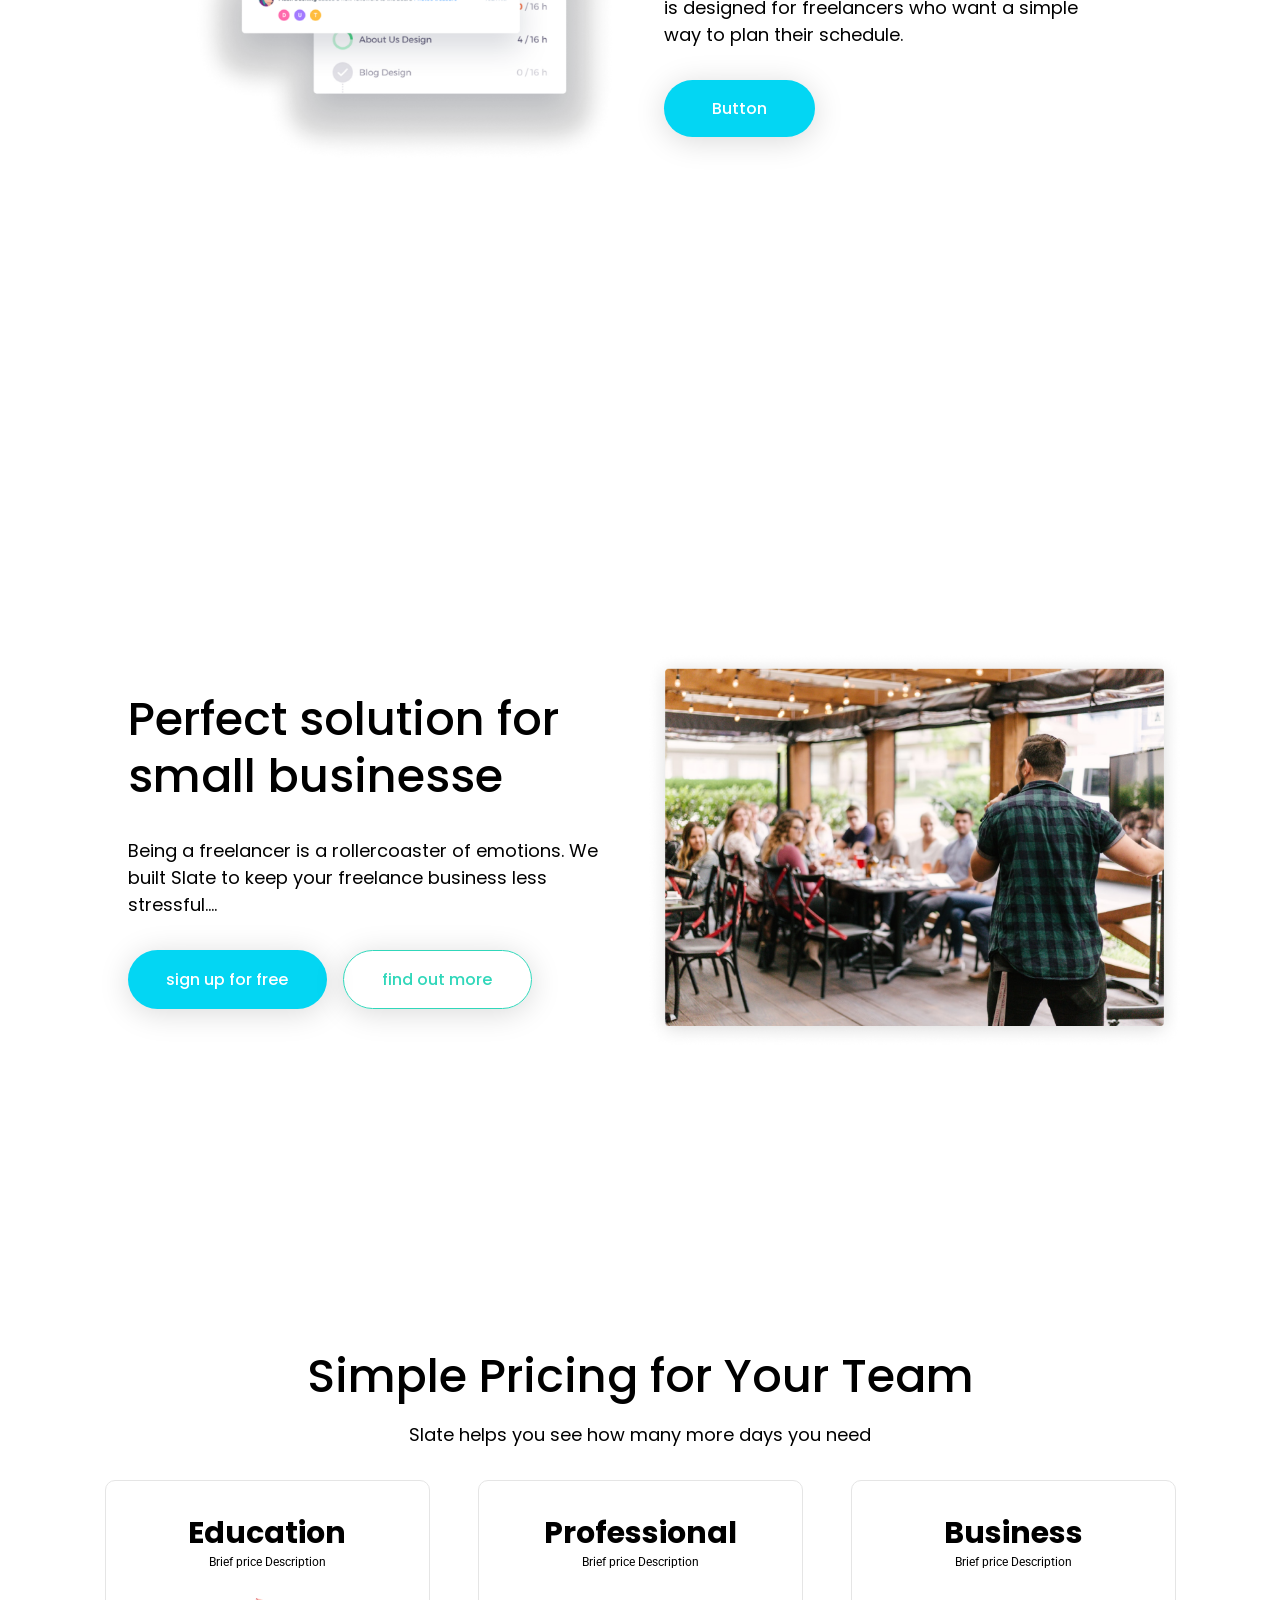
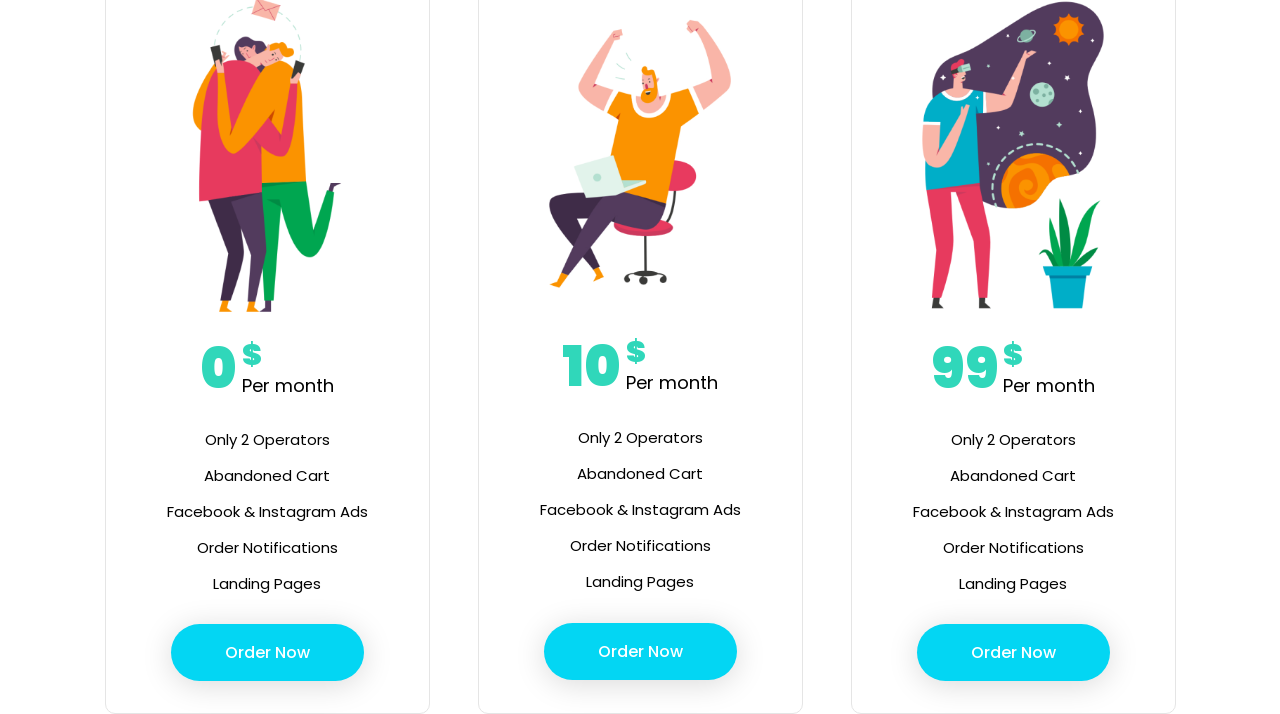
==== commit a80010be: "done price page (all devices)" ====
--- a/index.html
+++ b/index.html
@@ -181,7 +181,85 @@
     </div>
 
     <div class="pricing-container">
-
+        
+        <div class="texts">
+            <h1>Simple Pricing for Your Team</h1>
+            <p>Slate helps you see how many more days you need </p>
+        </div>
+
+        <div class="cards-wrapper">
+            <!-- EDUCATION -->
+            <div class="card education">
+                <div class="title">
+                    <h1>Education</h1>
+                    <p>Brief price Description</p>
+                </div>
+                <img src="./src/educ.png" alt="">
+                <div class="price">
+                    <h1>0</h1>
+                    <div class="sub-text">
+                        <h1>$</h1>
+                        <p>Per month</p>
+                    </div>
+                </div>
+                <div class="details">
+                    <p>Only 2 Operators</p>
+                    <p>Abandoned Cart</p>
+                    <p>Facebook & Instagram Ads</p>
+                    <p>Order Notifications</p>
+                    <p>Landing Pages</p>
+                </div>
+                <button class="primary-btn">Order Now</button>
+            </div>
+
+            <!-- PROFESSIONAL -->
+            <div class="card professional">
+                <div class="title">
+                    <h1>Professional</h1>
+                    <p>Brief price Description</p>
+                </div>
+                <img src="./src/professional.png" alt="">
+                <div class="price">
+                    <h1>10</h1>
+                    <div class="sub-text">
+                        <h1>$</h1>
+                        <p>Per month</p>
+                    </div>
+                </div>
+                <div class="details">
+                    <p>Only 2 Operators</p>
+                    <p>Abandoned Cart</p>
+                    <p>Facebook & Instagram Ads</p>
+                    <p>Order Notifications</p>
+                    <p>Landing Pages</p>
+                </div>
+                <button class="primary-btn">Order Now</button>
+            </div>
+
+            <!-- BUSINESS -->
+            <div class="card business">
+                <div class="title">
+                    <h1>Business</h1>
+                    <p>Brief price Description</p>
+                </div>
+                <img src="./src/business.png" alt="">
+                <div class="price">
+                    <h1>99</h1>
+                    <div class="sub-text">
+                        <h1>$</h1>
+                        <p>Per month</p>
+                    </div>
+                </div>
+                <div class="details">
+                    <p>Only 2 Operators</p>
+                    <p>Abandoned Cart</p>
+                    <p>Facebook & Instagram Ads</p>
+                    <p>Order Notifications</p>
+                    <p>Landing Pages</p>
+                </div>
+                <button class="primary-btn">Order Now</button>
+            </div>
+        </div>
     </div>
 
     <footer></footer>
--- a/css/style.css
+++ b/css/style.css
@@ -1,4 +1,5 @@
 @import url("https://fonts.googleapis.com/css2?family=Poppins:wght@300;400;500;600;700&display=swap");
+@import url("https://fonts.googleapis.com/css2?family=Roboto:ital,wght@0,100;0,300;0,400;0,500;0,700;0,900;1,100;1,300;1,400;1,500;1,700;1,900&display=swap");
 * {
   box-sizing: border-box;
   padding: 0;
@@ -12,12 +13,12 @@
   --darkBlue: #112D57;
   --secondary: "#5C5C5C";
   --lightGray: #E5E5E5;
-  --fs-headline: clamp(10px,10vw,55px);
-  --fs-second-headline: clamp(10px,10vw,46px);
-  --fs-title: clamp(10px,10vw,30px);
+  --fs-headline: clamp(10px,20vw,55px);
+  --fs-second-headline: clamp(10px,20vw,46px);
+  --fs-title: clamp(10px,20vw,30px);
   --fs-paragraphs: clamp(10px,10vw,18px);
-  --fs-link: 15px;
-  --fs-subtitle: 12px;
+  --fs-link: clamp(10px,10vw,15px);
+  --fs-subtitle: clamp(10px,10vw,12px);
 }
 
 img {
@@ -28,7 +29,7 @@
 button {
   font-size: 1rem;
   font-weight: 500;
-  padding: 1rem 6rem;
+  padding: 1rem clamp(1rem, 18vw, 6rem);
   border-radius: 2rem;
   -webkit-border-radius: 2rem;
   -moz-border-radius: 2rem;
@@ -107,7 +108,7 @@
 }
 .hero-container nav button {
   color: white;
-  padding: 0.8rem clamp(1.8rem, 4vw, 3rem);
+  padding: 0.8rem clamp(1rem, 4vw, 3rem);
   background-color: transparent;
   margin-left: auto;
   margin-right: 1rem;
@@ -118,6 +119,10 @@
   -ms-border-radius: 2rem;
   -o-border-radius: 2rem;
   box-shadow: none;
+  font-size: clamp(10px, 10vw, 16px);
+}
+.hero-container nav svg {
+  min-width: 44px;
 }
 .hero-container .hero-details {
   margin: 0 4rem;
@@ -242,6 +247,82 @@
   padding: 0 2rem;
 }
 
+.pricing-container {
+  display: grid;
+  place-items: center;
+  gap: 2rem;
+  height: 100vh;
+  padding: 3rem 0;
+  text-align: center;
+}
+.pricing-container .texts {
+  gap: 1rem;
+}
+.pricing-container .cards-wrapper {
+  display: grid;
+  gap: 2rem;
+}
+.pricing-container .cards-wrapper .card {
+  display: grid;
+  place-items: center;
+  gap: 3vh;
+  padding: 2rem;
+  border: 1px solid var(--lightGray);
+  border-radius: 10px;
+  -webkit-border-radius: 10px;
+  -moz-border-radius: 10px;
+  -ms-border-radius: 10px;
+  -o-border-radius: 10px;
+}
+.pricing-container .cards-wrapper .card .title h1 {
+  font-size: var(--fs-title);
+  font-weight: 700;
+  line-height: 40px;
+}
+.pricing-container .cards-wrapper .card .title p {
+  font-family: roboto;
+  line-height: 18px;
+  font-size: 12px;
+  color: var(--secondary);
+}
+.pricing-container .cards-wrapper .card .price {
+  display: flex;
+  justify-content: center;
+  align-items: center;
+  gap: 0.3rem;
+}
+.pricing-container .cards-wrapper .card .price h1 {
+  font-size: var(--fs-headline);
+  color: var(--primary);
+  font-weight: 900;
+}
+.pricing-container .cards-wrapper .card .price .sub-text {
+  text-align: left;
+}
+.pricing-container .cards-wrapper .card .price .sub-text h1 {
+  font-size: var(--fs-title);
+  line-height: 33px;
+}
+.pricing-container .cards-wrapper .card .details {
+  display: grid;
+  gap: 1vh;
+}
+.pricing-container .cards-wrapper .card .details p {
+  color: black;
+  font-size: var(--fs-link);
+  line-height: 27px;
+  font-weight: 400;
+}
+.pricing-container .cards-wrapper .card button {
+  padding: 1rem 6vh;
+}
+.pricing-container .cards-wrapper .card img {
+  max-width: 70%;
+}
+.pricing-container .cards-wrapper .education .details :nth-last-child(1) {
+  color: var(--secondary);
+}
+
 @media (min-width: 1025px) {
   .hero-container nav {
     padding: 1rem 0rem;
@@ -331,4 +412,9 @@
   .ads-container .texts {
     text-align: left;
   }
+  .pricing-container .cards-wrapper {
+    display: flex;
+    justify-content: center;
+    gap: 3rem;
+  }
 }/*# sourceMappingURL=style.css.map */
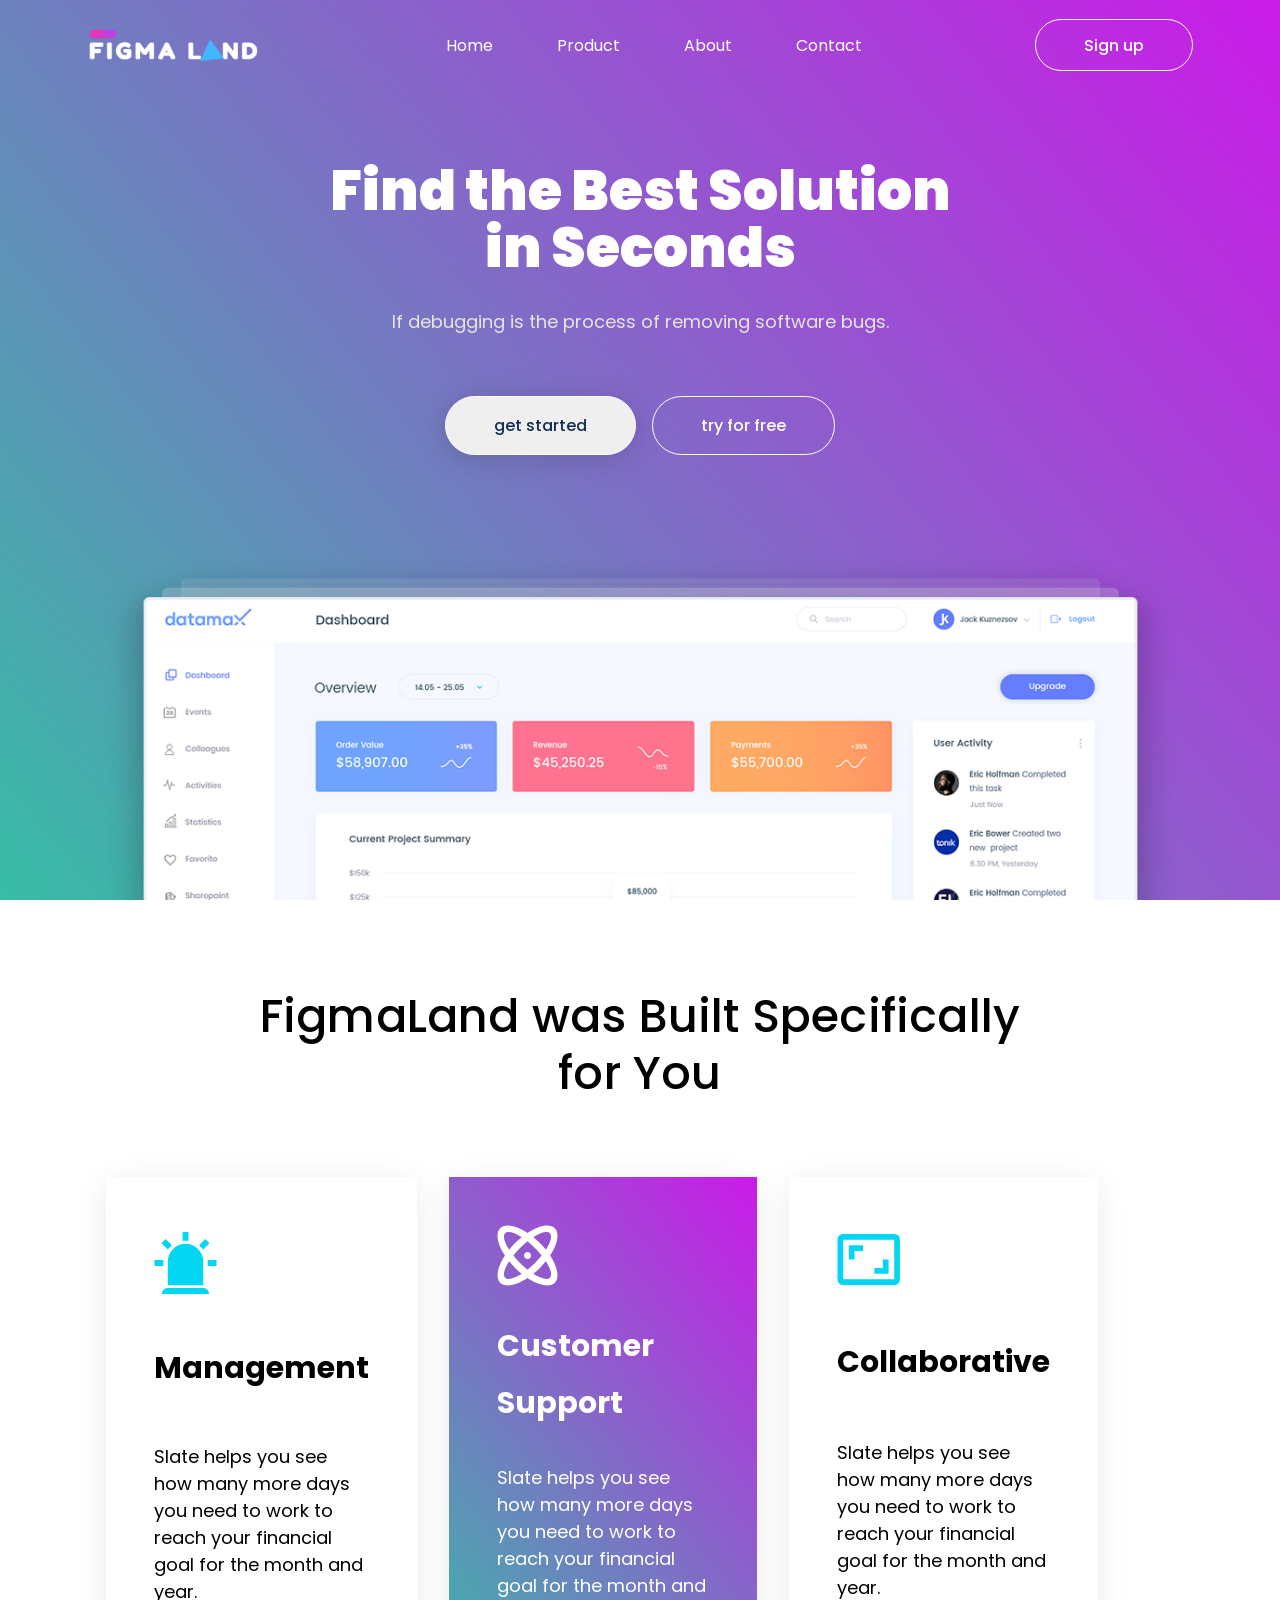
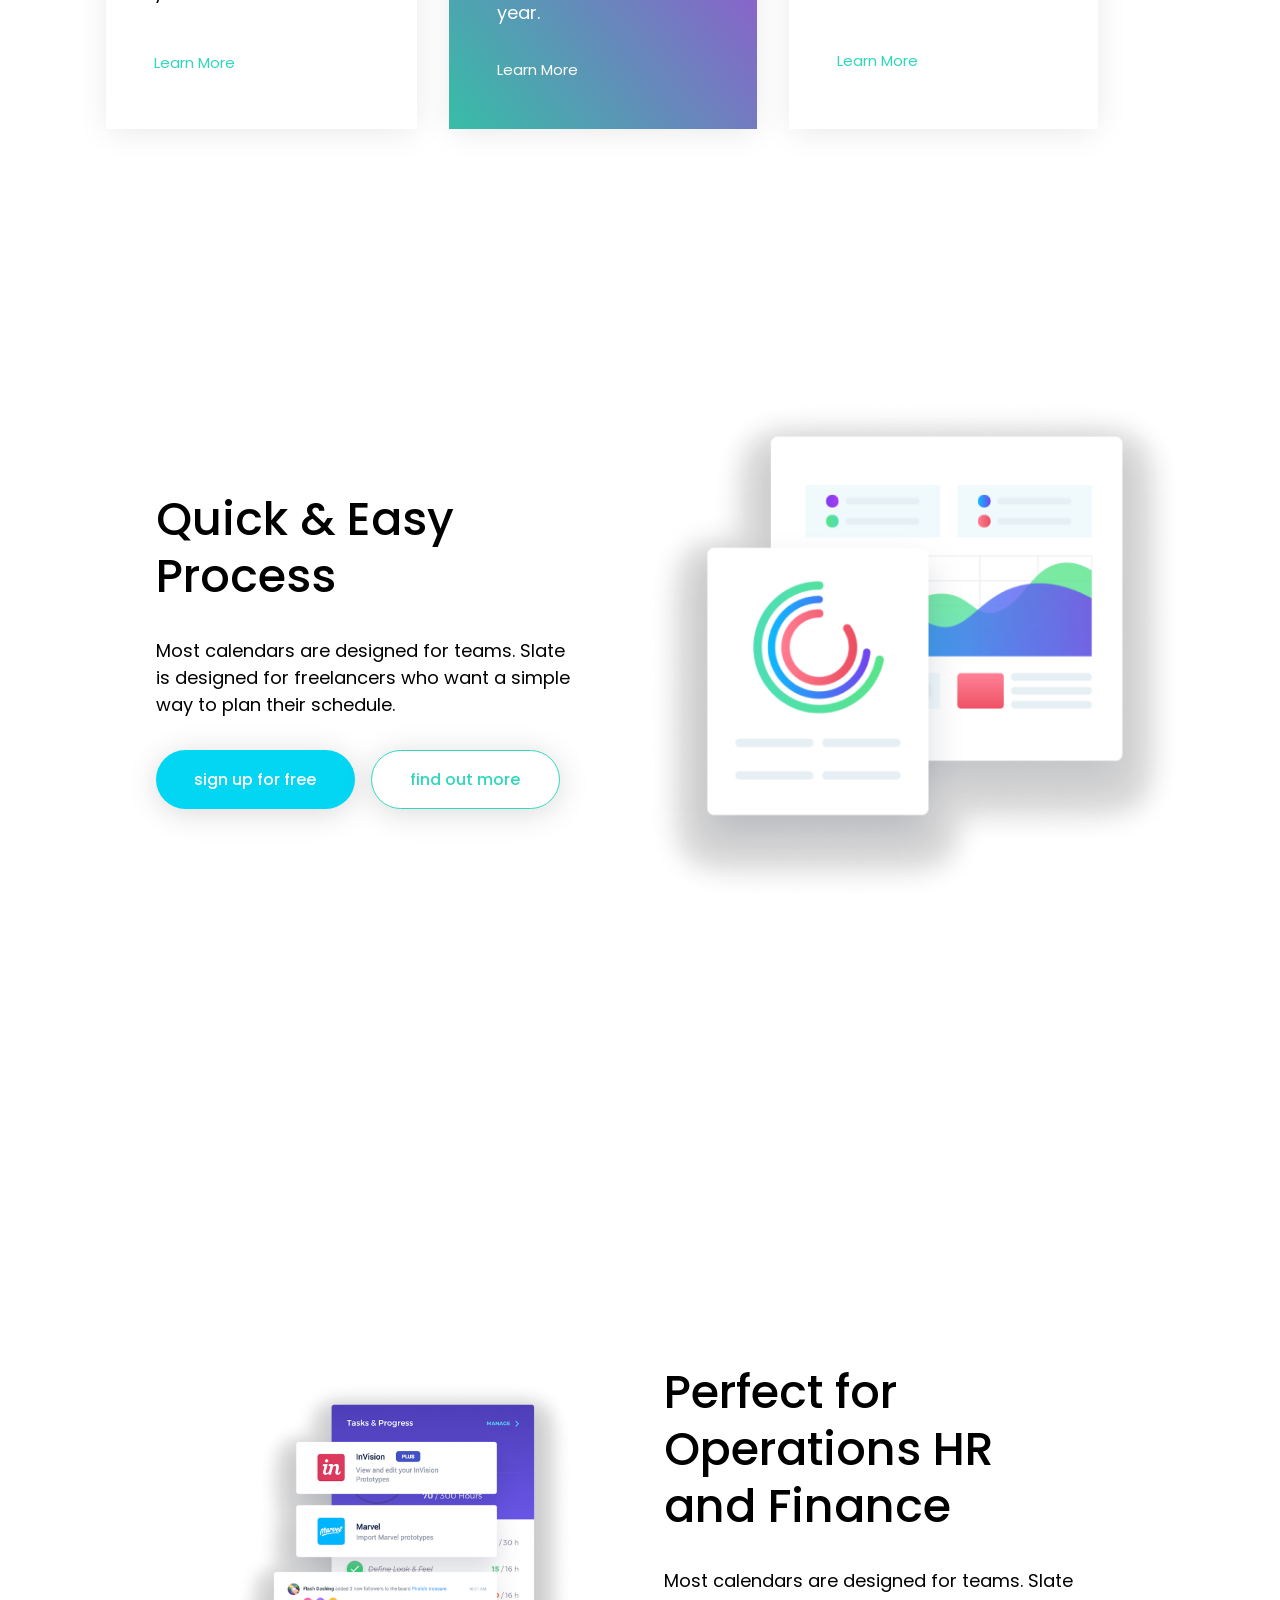
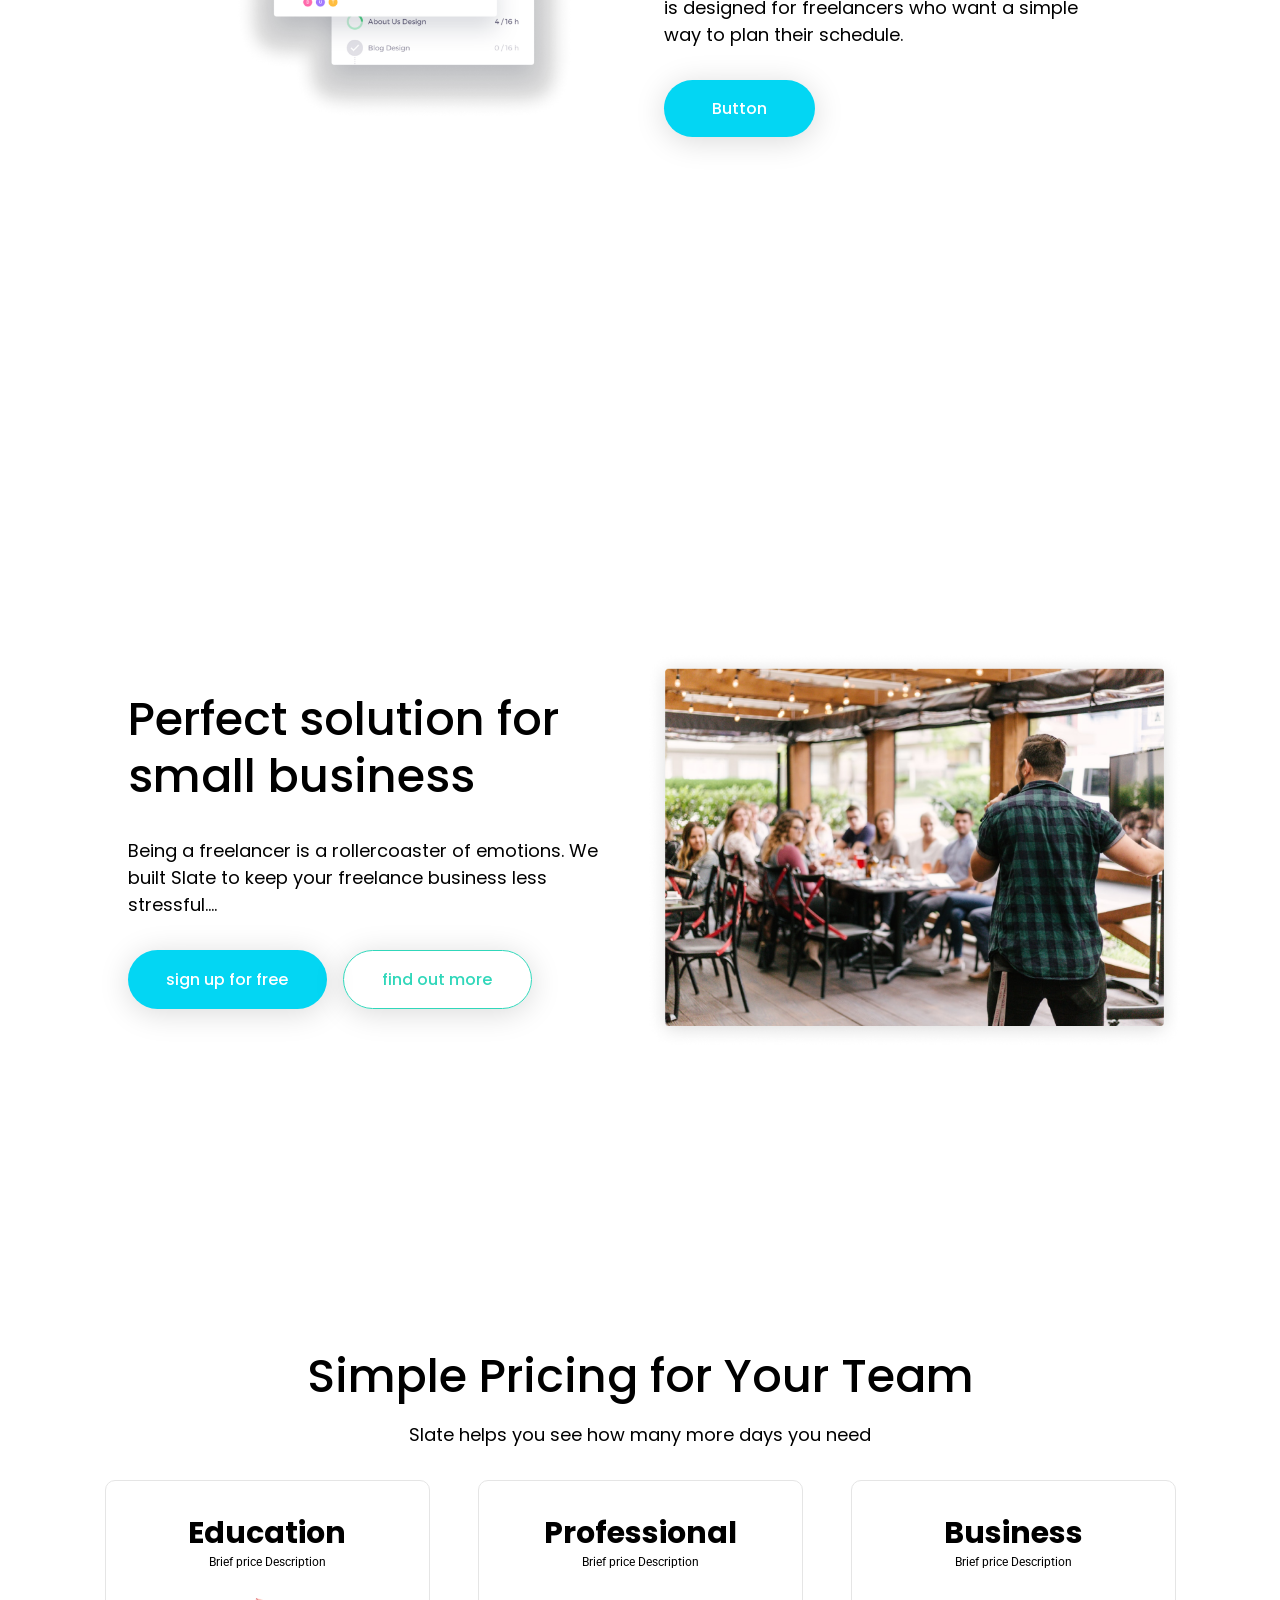
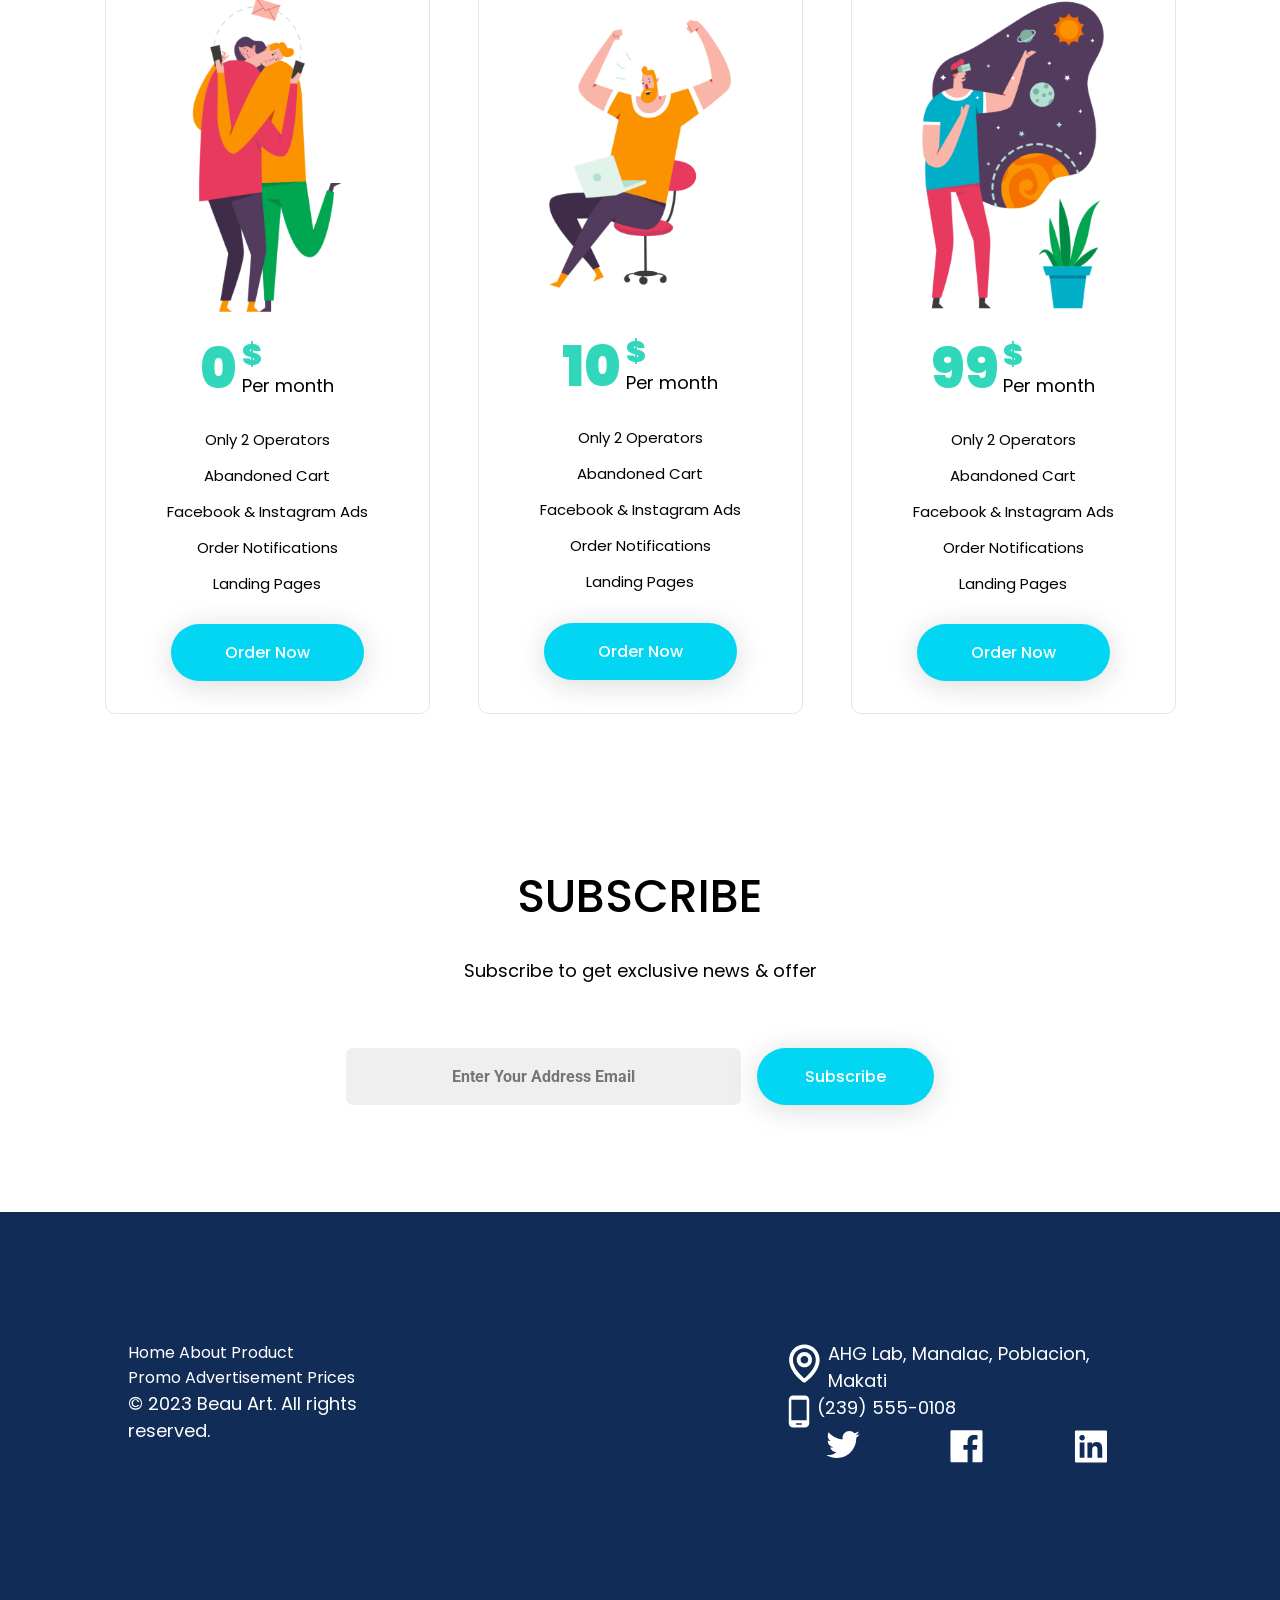
==== commit b149752f: "draft footer" ====
--- a/index.html
+++ b/index.html
@@ -158,7 +158,7 @@
         <div class="texts">
             <h1>Perfect solution 
                 for small 
-                businesse</h1>
+                business</h1>
             <p>Being a freelancer is a rollercoaster of 
                 emotions. We built Slate to keep your 
                 freelance business less stressful....</p>
@@ -262,6 +262,77 @@
         </div>
     </div>
 
-    <footer></footer>
+    <footer>
+        <div class="subscribe-container">
+            <div class="texts">
+                <h1>SUBSCRIBE</h1>
+                <p>Subscribe to get exclusive news & offer</p>
+            </div>
+            <div class="buttons">
+                <input class="secondary-btn email-input" type="email" name="" placeholder="Enter Your Address Email" id="">
+                <button class="primary-btn">Subscribe</button>
+            </div>
+        </div>
+
+        <div class="footer">
+            <!-- pages -->
+            <div class="pages-container">
+                <div class="pages">
+                    <div class="left">
+                        <a href="">Home</a>
+                        <a href="">About</a>
+                        <a href="">Product</a>
+                    </div>
+                    <div class="right">
+                        <a href="">Promo</a>
+                        <a href="">Advertisement</a>
+                        <a href="">Prices</a>
+                    </div>
+                </div>
+                <p>© 2023 Beau Art. All rights reserved.</p>
+            </div>
+
+            <!-- map -->
+            <iframe src="https://www.google.com/maps/embed?pb=!1m18!1m12!1m3!1d3861.6076096532465!2d121.03071117582823!3d14.564417577960075!2m3!1f0!2f0!3f0!3m2!1i1024!2i768!4f13.1!3m3!1m2!1s0x3397c95be74d4a09%3A0x8ac8503b0eb8563d!2sAHG%20Lab!5e0!3m2!1sen!2sph!4v1682577045891!5m2!1sen!2sph" width="340" height="250" style="border:0;" allowfullscreen="" loading="lazy" referrerpolicy="no-referrer-when-downgrade"></iframe>
+            <!-- contacts -->
+            <div class="contacts">
+
+                <div class="location">
+                    <svg width="47" height="47" viewBox="0 0 47 47" fill="none" xmlns="http://www.w3.org/2000/svg">
+                        <path d="M23.5 27.3402C27.7282 27.3402 31.1667 23.9017 31.1667 19.6735C31.1667 15.4453 27.7282 12.0068 23.5 12.0068C19.2719 12.0068 15.8334 15.4453 15.8334 19.6735C15.8334 23.9017 19.2719 27.3402 23.5 27.3402ZM23.5 15.8402C25.6141 15.8402 27.3334 17.5594 27.3334 19.6735C27.3334 21.7876 25.6141 23.5068 23.5 23.5068C21.386 23.5068 19.6667 21.7876 19.6667 19.6735C19.6667 17.5594 21.386 15.8402 23.5 15.8402Z" fill="white"/>
+                        <path d="M22.3885 42.3172C22.7129 42.5488 23.1015 42.6734 23.5001 42.6734C23.8987 42.6734 24.2874 42.5488 24.6118 42.3172C25.1945 41.9051 38.889 32.017 38.8335 19.6737C38.8335 11.2192 31.9545 4.34033 23.5001 4.34033C15.0457 4.34033 8.16679 11.2192 8.16679 19.6641C8.11121 32.017 21.8058 41.9051 22.3885 42.3172ZM23.5001 8.17367C29.8424 8.17367 35.0001 13.3314 35.0001 19.6832C35.0404 28.1894 26.5898 35.8273 23.5001 38.3324C20.4124 35.8254 11.9599 28.1856 12.0001 19.6737C12.0001 13.3314 17.1579 8.17367 23.5001 8.17367Z" fill="white"/>
+                        </svg>
+                        
+                    <p>AHG Lab, Manalac, Poblacion, Makati</p>
+                </div>
+
+                <div class="phone">
+                    <svg width="36" height="36" viewBox="0 0 36 36" fill="none" xmlns="http://www.w3.org/2000/svg">
+                        <path d="M23.8333 1.46533H12.1666C9.74579 1.46533 7.79163 3.4195 7.79163 5.84033V29.1737C7.79163 31.5945 9.74579 33.5487 12.1666 33.5487H23.8333C26.2541 33.5487 28.2083 31.5945 28.2083 29.1737V5.84033C28.2083 3.4195 26.2541 1.46533 23.8333 1.46533ZM20.9166 30.632H15.0833V29.1737H20.9166V30.632ZM25.6562 26.257H10.3437V5.84033H25.6562V26.257Z" fill="white"/>
+                        </svg>
+                        
+                    <p>(239) 555-0108</p>
+                </div>
+
+                <div class="socmed">
+                    <!-- twitter -->
+                    <svg width="34" height="29" viewBox="0 0 34 29" fill="none" xmlns="http://www.w3.org/2000/svg">
+                        <path d="M33.645 4.18529C32.4202 4.71364 31.0873 5.09388 29.7144 5.24198C31.1398 4.39517 32.2072 3.05736 32.7164 1.47954C31.3788 2.27521 29.9136 2.83315 28.3855 3.12861C27.7469 2.44587 26.9745 1.90197 26.1165 1.5308C25.2585 1.15963 24.3332 0.969143 23.3983 0.971208C19.6159 0.971208 16.5739 4.0372 16.5739 7.79964C16.5739 8.32798 16.6379 8.85632 16.742 9.36465C11.0783 9.06846 6.02705 6.36271 2.66887 2.22002C2.05697 3.26516 1.73632 4.45517 1.74026 5.66625C1.74026 8.03579 2.94505 10.1251 4.78224 11.3539C3.69955 11.3113 2.64222 11.0137 1.69624 10.4854V10.5694C1.69624 13.8876 4.04176 16.6374 7.16779 17.2698C6.58084 17.4222 5.97704 17.5002 5.37062 17.5019C4.92633 17.5019 4.50606 17.4579 4.08178 17.3979C4.94634 20.1036 7.46398 22.0689 10.4619 22.1329C8.1164 23.9701 5.17849 25.0508 1.98843 25.0508C1.41605 25.0508 0.887711 25.0308 0.339355 24.9668C3.36532 26.908 6.95565 28.0288 10.8222 28.0288C23.3743 28.0288 30.2428 17.63 30.2428 8.60416C30.2428 8.30797 30.2428 8.01178 30.2227 7.71558C31.5516 6.74295 32.7164 5.53817 33.645 4.18529Z" fill="white"/>
+                        </svg>
+                    
+                    <!-- facebook -->
+                    <svg width="33" height="33" viewBox="0 0 33 33" fill="none" xmlns="http://www.w3.org/2000/svg">
+                        <path d="M31.2103 0.209961H1.7512C1.04274 0.209961 0.470367 0.782332 0.470367 1.49079V30.9499C0.470367 31.6584 1.04274 32.2307 1.7512 32.2307H31.2103C31.9188 32.2307 32.4911 31.6584 32.4911 30.9499V1.49079C32.4911 0.782332 31.9188 0.209961 31.2103 0.209961ZM27.5119 9.55603H24.9543C22.949 9.55603 22.5607 10.5086 22.5607 11.9096V14.9956H27.3478L26.7234 19.8267H22.5607V32.2307H17.5695V19.8307H13.3948V14.9956H17.5695V11.4332C17.5695 7.29856 20.0951 5.0451 23.7855 5.0451C25.5546 5.0451 27.0716 5.17718 27.5159 5.23722V9.55603H27.5119Z" fill="white"/>
+                        </svg>
+                    
+                    <!-- linkedin -->
+                    <svg width="33" height="33" viewBox="0 0 33 33" fill="none" xmlns="http://www.w3.org/2000/svg">
+                        <path d="M31.6981 0.489746H2.23896C1.5305 0.489746 0.95813 1.06212 0.95813 1.77058V31.2297C0.95813 31.9382 1.5305 32.5105 2.23896 32.5105H31.6981C32.4065 32.5105 32.9789 31.9382 32.9789 31.2297V1.77058C32.9789 1.06212 32.4065 0.489746 31.6981 0.489746ZM10.4563 27.7755H5.70521V12.4935H10.4563V27.7755ZM8.08275 10.4042C7.53811 10.4042 7.00569 10.2427 6.55283 9.94008C6.09997 9.63749 5.74701 9.20741 5.53859 8.70422C5.33016 8.20103 5.27562 7.64734 5.38188 7.11316C5.48813 6.57897 5.75041 6.08829 6.13553 5.70317C6.52066 5.31805 7.01133 5.05577 7.54552 4.94952C8.0797 4.84326 8.63339 4.8978 9.13658 5.10623C9.63977 5.31465 10.0699 5.66761 10.3724 6.12047C10.675 6.57333 10.8365 7.10574 10.8365 7.65039C10.8325 9.17138 9.59974 10.4042 8.08275 10.4042ZM28.2438 27.7755H23.4968V20.3426C23.4968 18.5695 23.4647 16.292 21.0272 16.292C18.5576 16.292 18.1773 18.2213 18.1773 20.2145V27.7755H13.4342V12.4935H17.9892V14.5829H18.0532C18.6856 13.3821 20.2346 12.1133 22.5481 12.1133C27.3593 12.1133 28.2438 15.2793 28.2438 19.394V27.7755Z" fill="white"/>
+                        </svg>
+                            
+                </div>
+            </div>
+        </div>
+    </footer>
 </body>
 </html>
--- a/css/style.css
+++ b/css/style.css
@@ -5,6 +5,7 @@
   padding: 0;
   margin: 0;
   font-family: poppins;
+  scroll-behavior: smooth;
 }
 
 :root {
@@ -26,7 +27,7 @@
   height: auto;
 }
 
-button {
+button, input {
   font-size: 1rem;
   font-weight: 500;
   padding: 1rem clamp(1rem, 18vw, 6rem);
@@ -68,6 +69,7 @@
 
 a {
   text-decoration: none;
+  color: white;
 }
 
 .texts {
@@ -241,6 +243,9 @@
   width: fit-content;
   padding: 1rem 3rem;
 }
+.info-container img {
+  max-width: 80%;
+}
 
 .ads-container .texts {
   text-align: center;
@@ -251,7 +256,6 @@
   display: grid;
   place-items: center;
   gap: 2rem;
-  height: 100vh;
   padding: 3rem 0;
   text-align: center;
 }
@@ -323,6 +327,62 @@
   color: var(--secondary);
 }
 
+.subscribe-container {
+  height: 50vh;
+  display: grid;
+  gap: 4rem;
+  place-content: center;
+  text-align: center;
+}
+.subscribe-container .texts {
+  gap: 2rem;
+}
+.subscribe-container .buttons {
+  display: grid;
+  gap: 1rem;
+  width: 90vw;
+}
+.subscribe-container .buttons button, .subscribe-container .buttons input {
+  border-radius: 7px;
+  -webkit-border-radius: 7px;
+  -moz-border-radius: 7px;
+  -ms-border-radius: 7px;
+  -o-border-radius: 7px;
+}
+.subscribe-container .buttons input {
+  box-shadow: none;
+  font-weight: 700;
+  font-family: roboto;
+  border: #D0D0D0;
+  background-color: #efefef;
+}
+.subscribe-container .buttons .email-input::-moz-placeholder {
+  text-align: center;
+}
+.subscribe-container .buttons .email-input::placeholder {
+  text-align: center;
+}
+
+.footer {
+  padding: 10vw;
+  color: white;
+  background-color: var(--darkBlue);
+}
+.footer iframe {
+  border-radius: 22px;
+  -webkit-border-radius: 22px;
+  -moz-border-radius: 22px;
+  -ms-border-radius: 22px;
+  -o-border-radius: 22px;
+}
+.footer .contacts .socmed, .footer .contacts .location, .footer .contacts .phone {
+  display: flex;
+  justify-content: start;
+}
+.footer .contacts .socmed {
+  justify-content: space-around;
+}
+
 @media (min-width: 1025px) {
   .hero-container nav {
     padding: 1rem 0rem;
@@ -417,4 +477,20 @@
     justify-content: center;
     gap: 3rem;
   }
+  .subscribe-container .buttons {
+    display: flex;
+    justify-content: center;
+  }
+  .subscribe-container .buttons .primary-btn {
+    padding: 1rem clamp(1rem, 18vw, 3rem);
+    border-radius: 2rem;
+    -webkit-border-radius: 2rem;
+    -moz-border-radius: 2rem;
+    -ms-border-radius: 2rem;
+    -o-border-radius: 2rem;
+  }
+  .footer {
+    display: flex;
+    justify-content: space-around;
+  }
 }/*# sourceMappingURL=style.css.map */
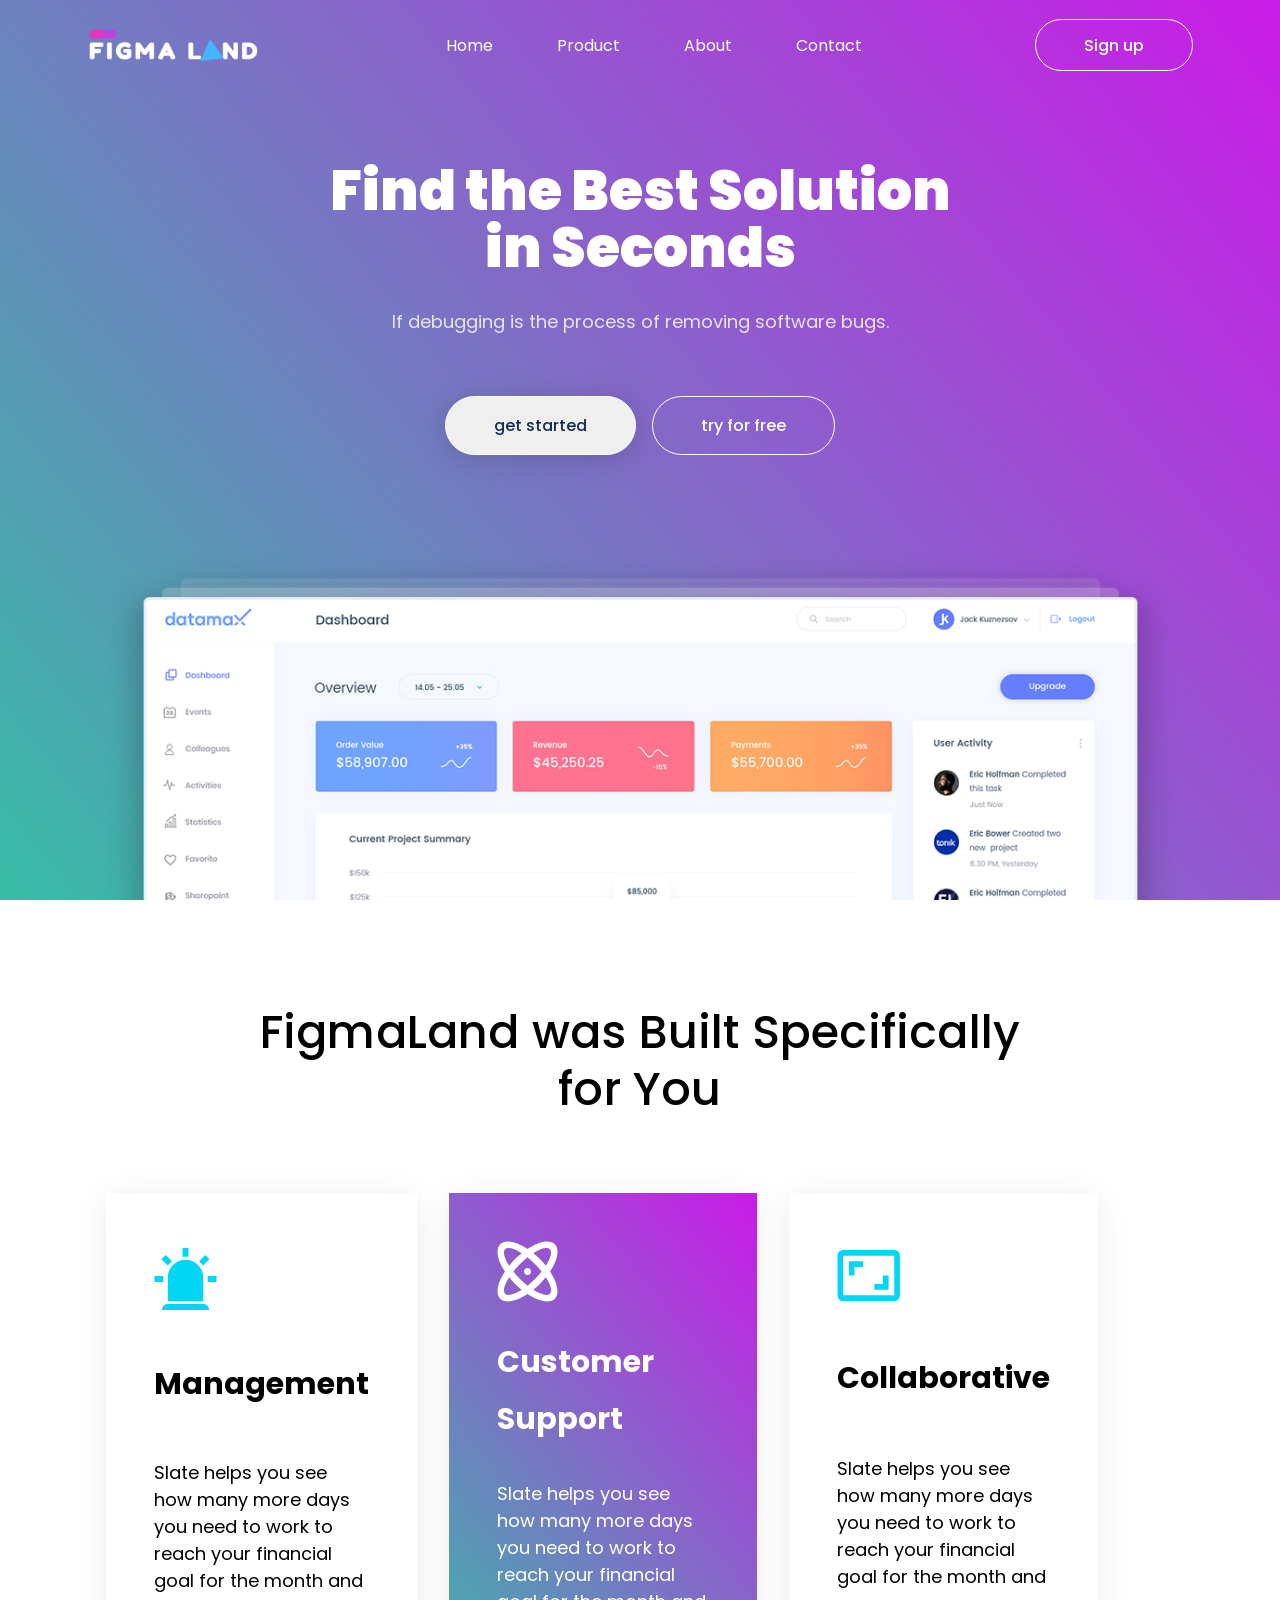
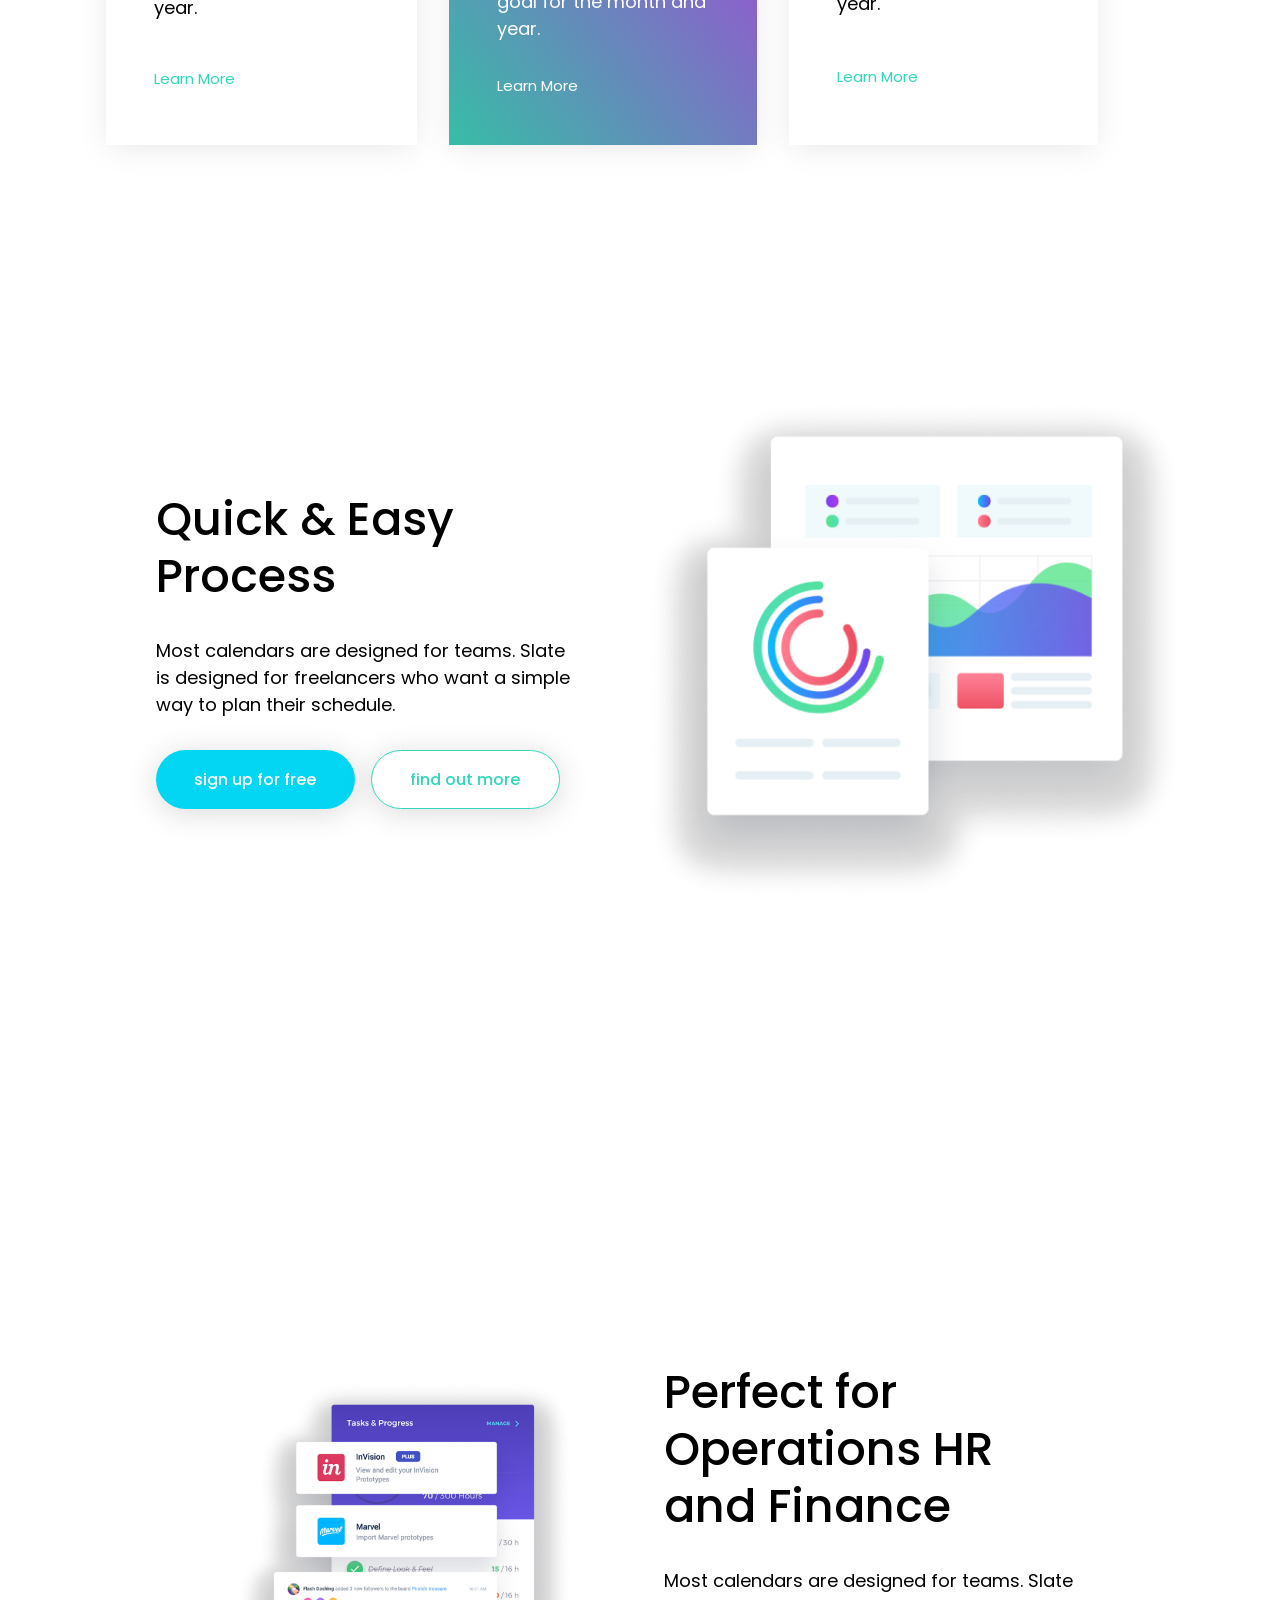
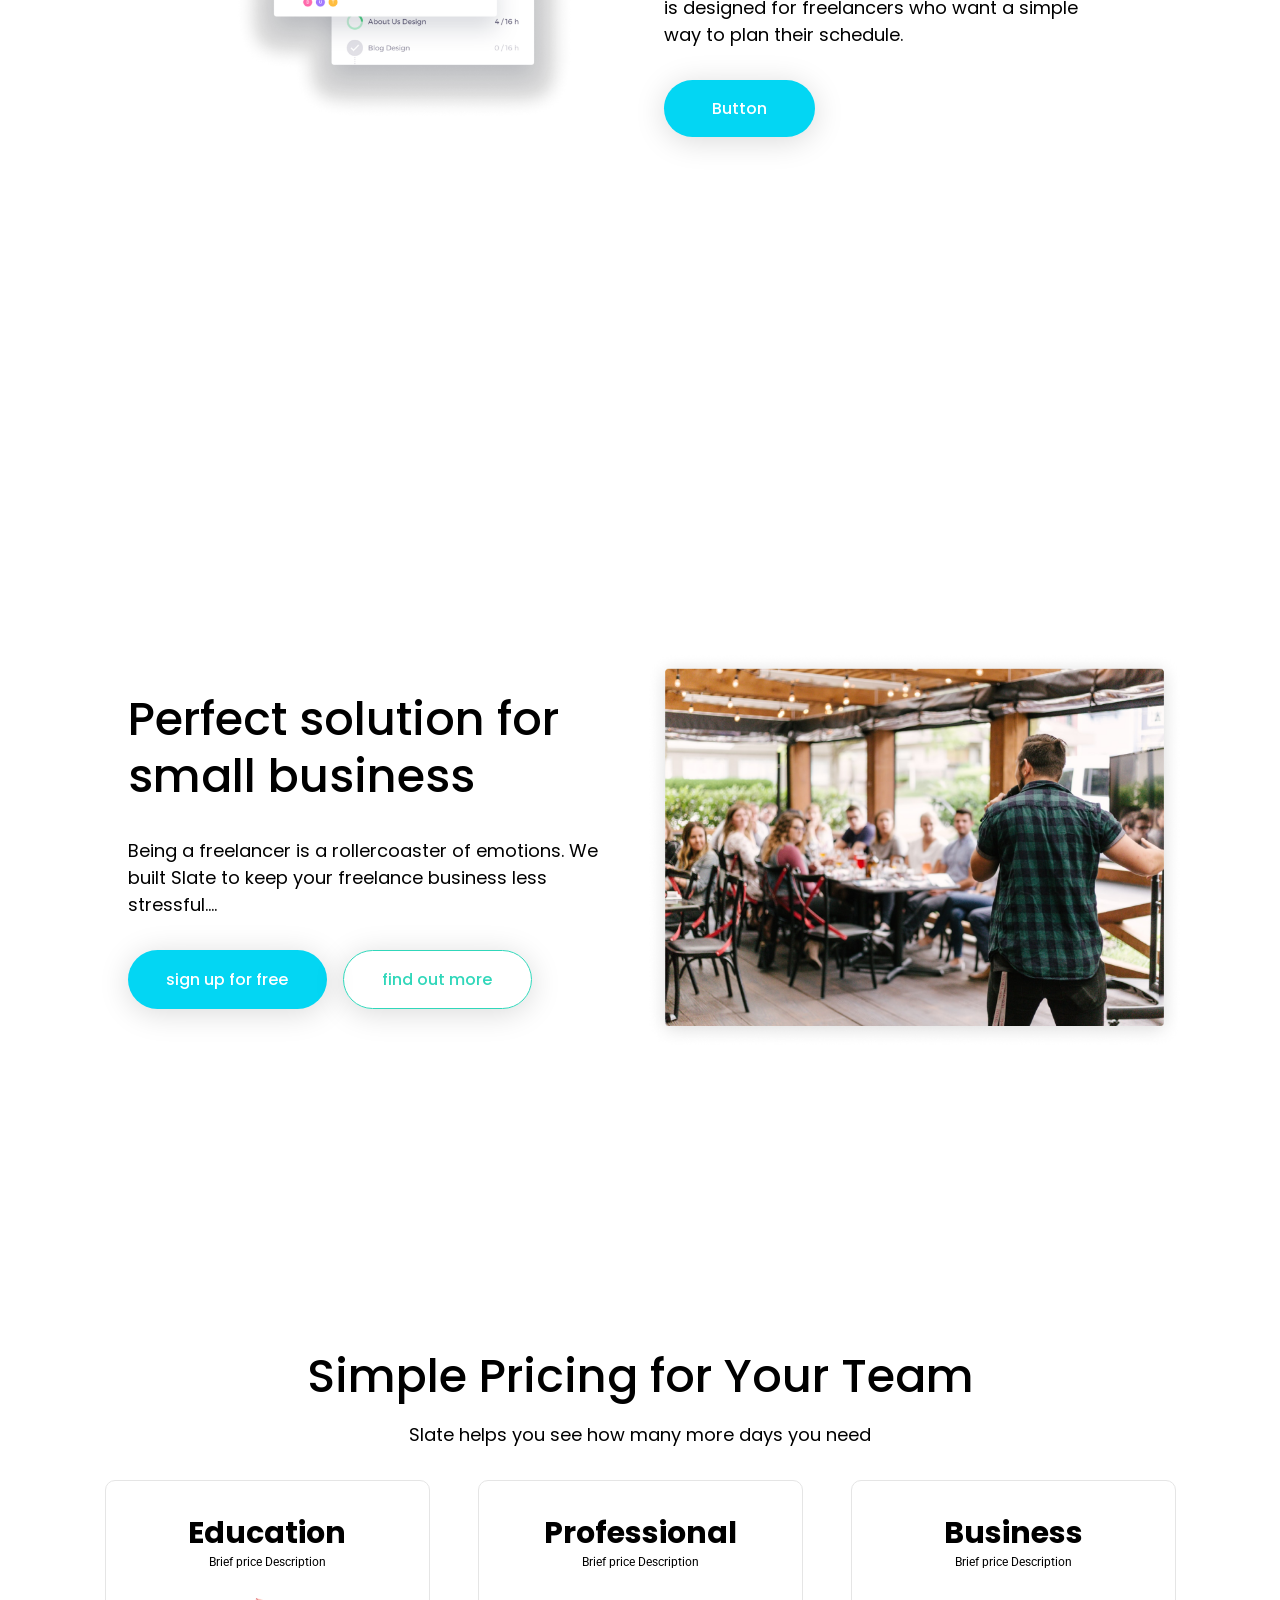
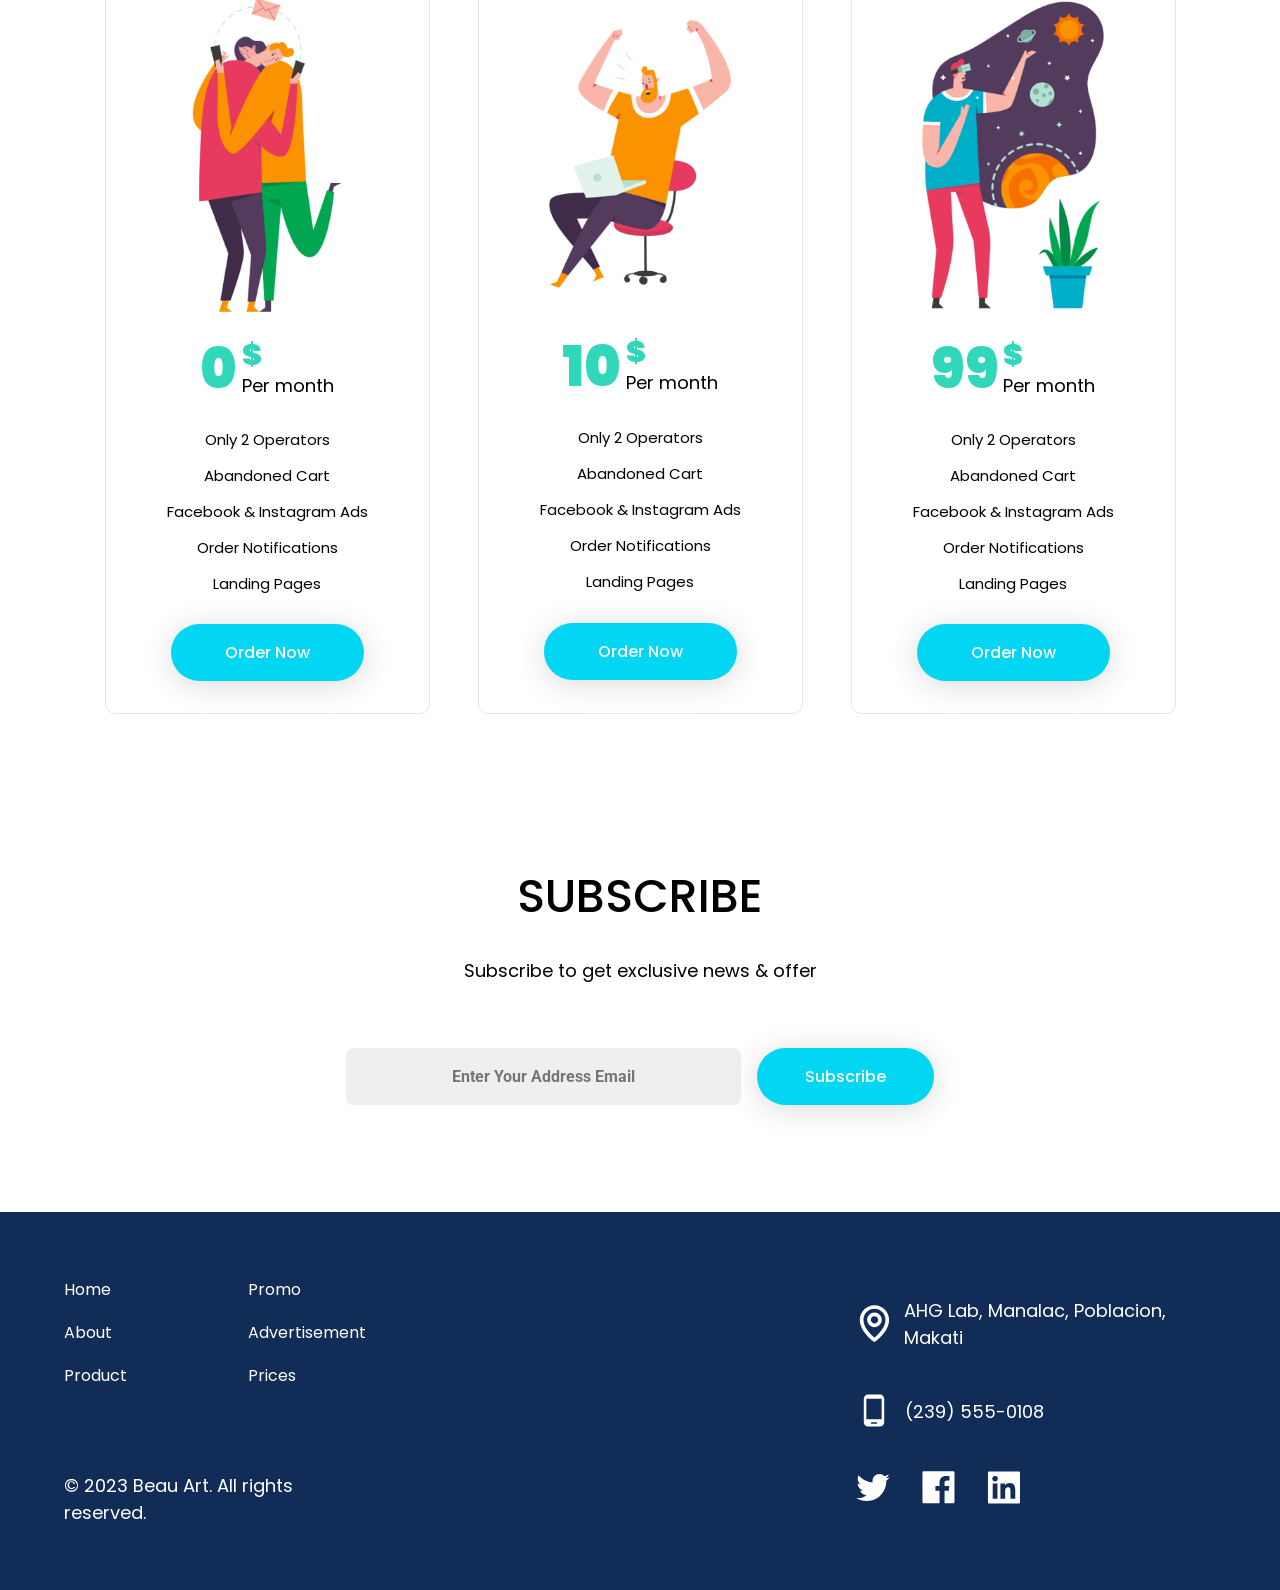
==== commit eba183c4: "done footer (all devices)" ====
--- a/index.html
+++ b/index.html
@@ -332,6 +332,8 @@
                             
                 </div>
             </div>
+
+            <p class="copyright">© 2023 Beau Art. All rights reserved.</p>
         </div>
     </footer>
 </body>
--- a/css/style.css
+++ b/css/style.css
@@ -328,19 +328,21 @@
 }
 
 .subscribe-container {
+  display: grid;
   height: 50vh;
-  display: grid;
   gap: 4rem;
+  place-items: center;
+  text-align: center;
+}
+.subscribe-container .texts {
+  gap: 2rem;
+  align-self: end;
+}
+.subscribe-container .buttons {
+  display: grid;
+  align-self: start;
   place-content: center;
-  text-align: center;
-}
-.subscribe-container .texts {
-  gap: 2rem;
-}
-.subscribe-container .buttons {
-  display: grid;
   gap: 1rem;
-  width: 90vw;
 }
 .subscribe-container .buttons button, .subscribe-container .buttons input {
   border-radius: 7px;
@@ -364,23 +366,61 @@
 }
 
 .footer {
-  padding: 10vw;
+  display: grid;
+  gap: 5rem;
+  padding: clamp(3rem, 10vw, 4rem);
   color: white;
   background-color: var(--darkBlue);
 }
+.footer .pages-container {
+  display: grid;
+}
+.footer .pages-container p {
+  display: none;
+}
+.footer .pages-container .pages {
+  display: flex;
+  justify-content: space-around;
+}
+.footer .pages-container .pages .left, .footer .pages-container .pages .right {
+  display: flex;
+  flex-direction: column;
+  align-items: flex-start;
+  gap: 1rem;
+}
+.footer .pages-container .pages .left a, .footer .pages-container .pages .right a {
+  font-family: var(--fs-link);
+  font-weight: 400;
+  line-height: 27px;
+}
 .footer iframe {
+  place-self: center;
+  width: clamp(100px, 90vw, 340px);
   border-radius: 22px;
   -webkit-border-radius: 22px;
   -moz-border-radius: 22px;
   -ms-border-radius: 22px;
   -o-border-radius: 22px;
 }
+.footer .contacts {
+  display: grid;
+  gap: 2rem;
+}
 .footer .contacts .socmed, .footer .contacts .location, .footer .contacts .phone {
   display: flex;
+  gap: 0.5rem;
   justify-content: start;
+  align-items: center;
+}
+.footer .contacts .phone svg {
+  margin: 0 0.3rem;
 }
 .footer .contacts .socmed {
-  justify-content: space-around;
+  justify-content: space-evenly;
+}
+.footer .copyright {
+  color: var(--secondary);
+  place-self: center;
 }
 
 @media (min-width: 1025px) {
@@ -421,6 +461,7 @@
     place-content: center;
   }
   .service-container .title {
+    margin-top: 2rem;
     margin-bottom: 3vh;
   }
   .service-container .cards {
@@ -493,4 +534,26 @@
     display: flex;
     justify-content: space-around;
   }
+  .footer .pages-container {
+    display: flex;
+    flex-direction: column;
+    justify-content: space-between;
+  }
+  .footer .pages-container p {
+    display: block;
+  }
+  .footer .pages-container .pages {
+    justify-content: space-between;
+  }
+  .footer .copyright {
+    display: none;
+  }
+  .footer .contacts {
+    gap: 0;
+  }
+  .footer .contacts .socmed {
+    justify-content: start;
+    gap: 2rem;
+    margin-left: 0.3rem;
+  }
 }/*# sourceMappingURL=style.css.map */
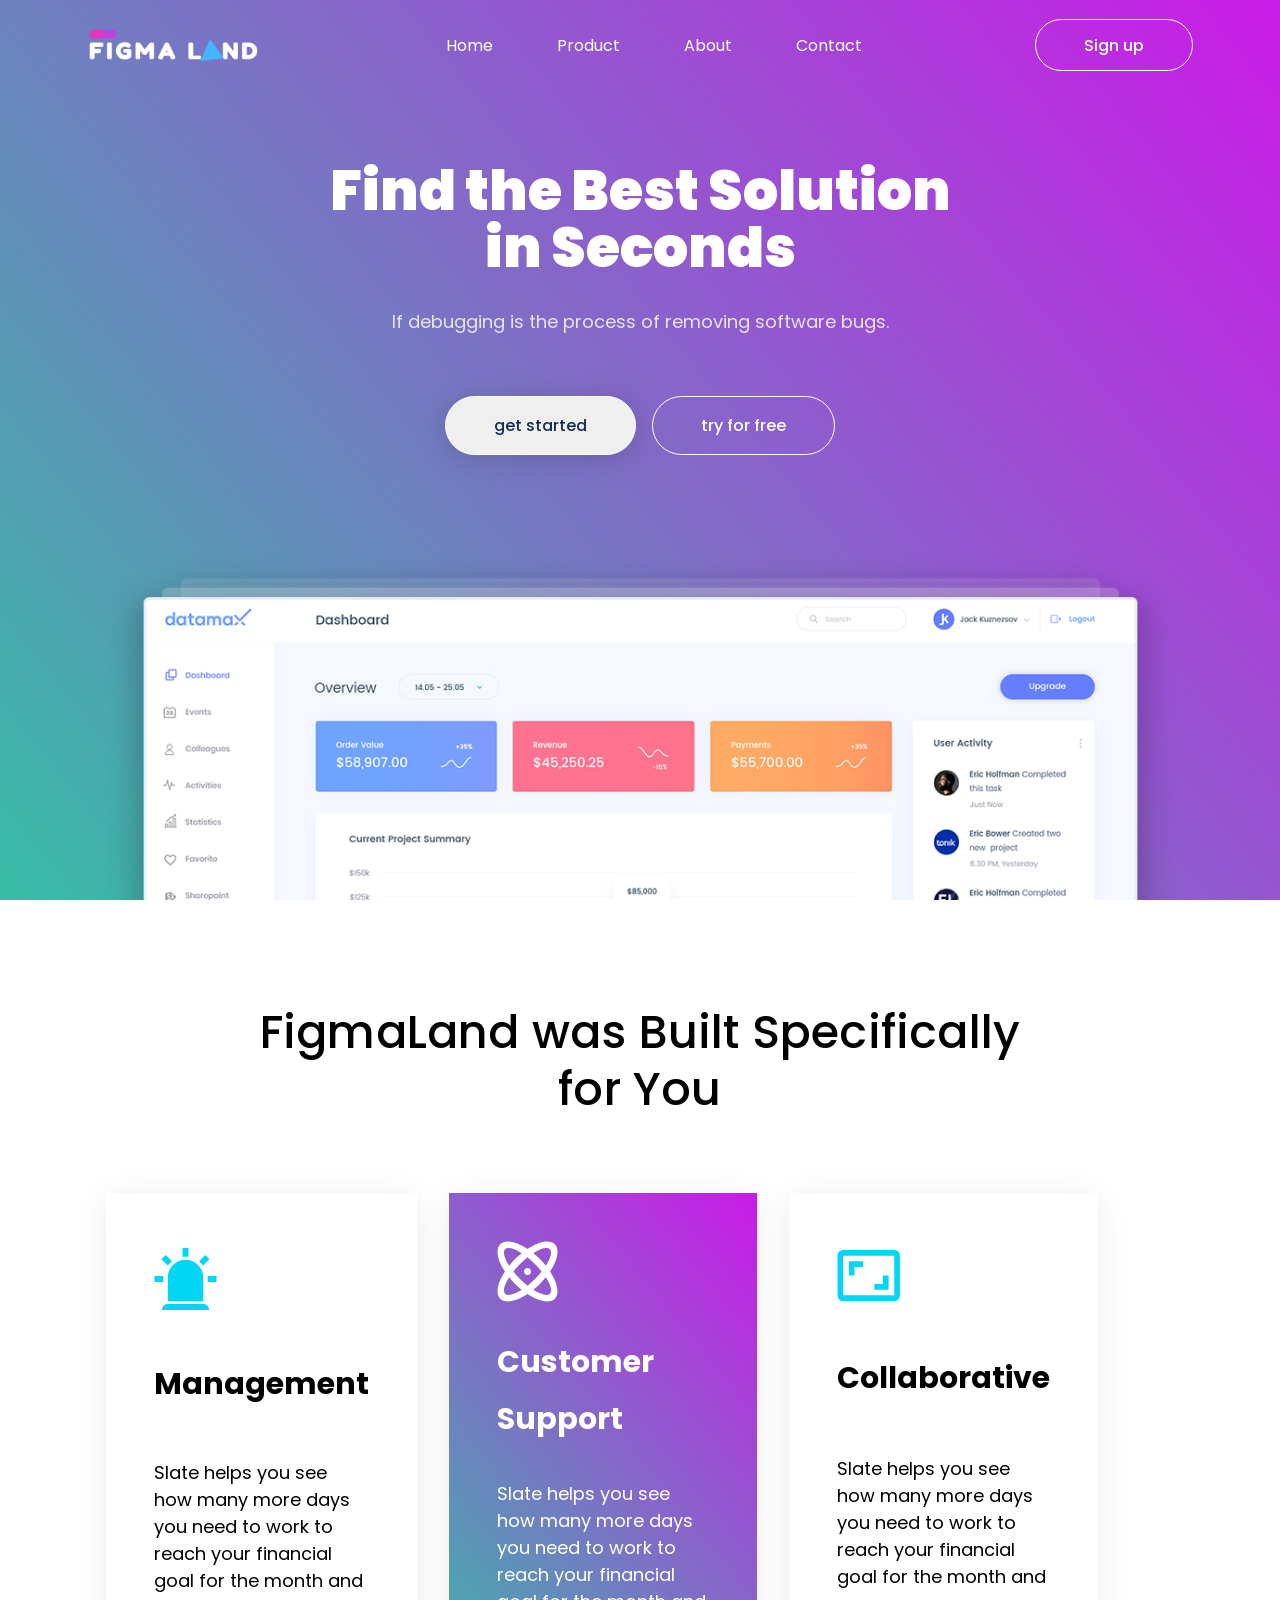
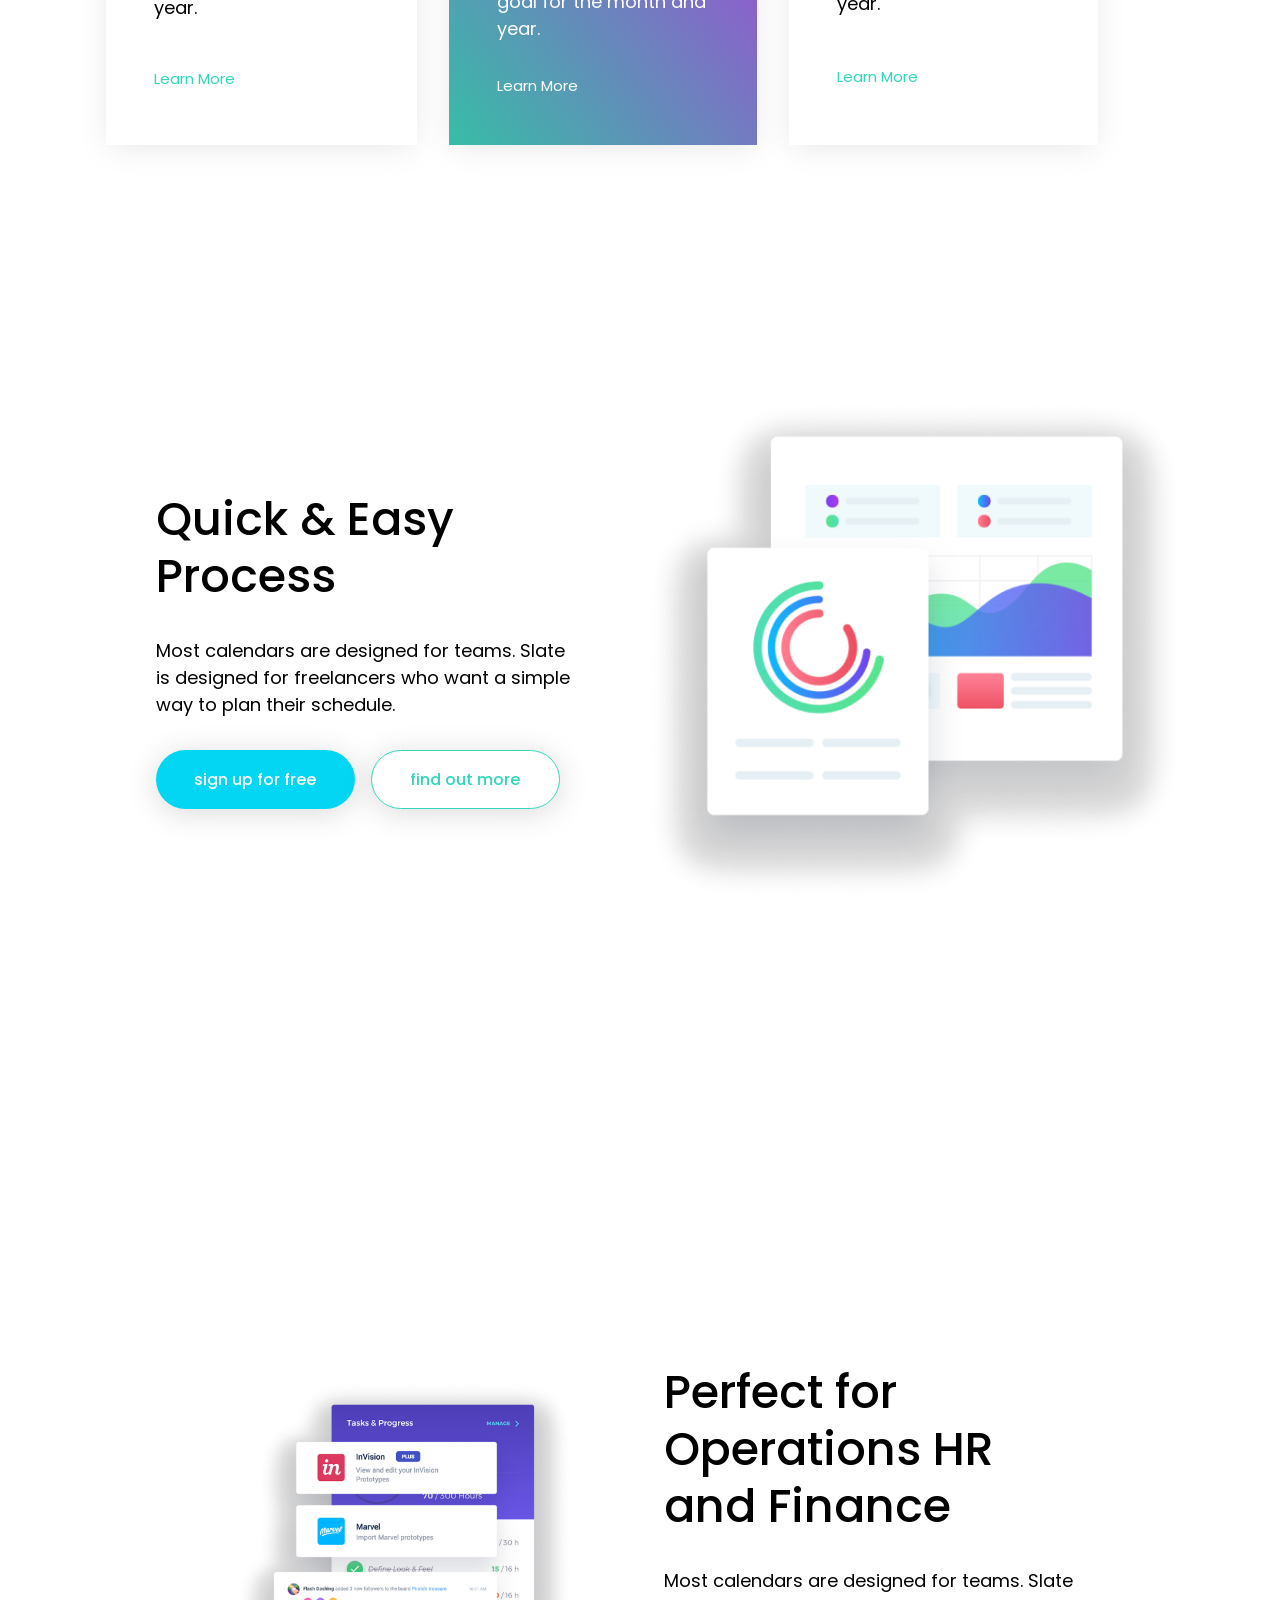
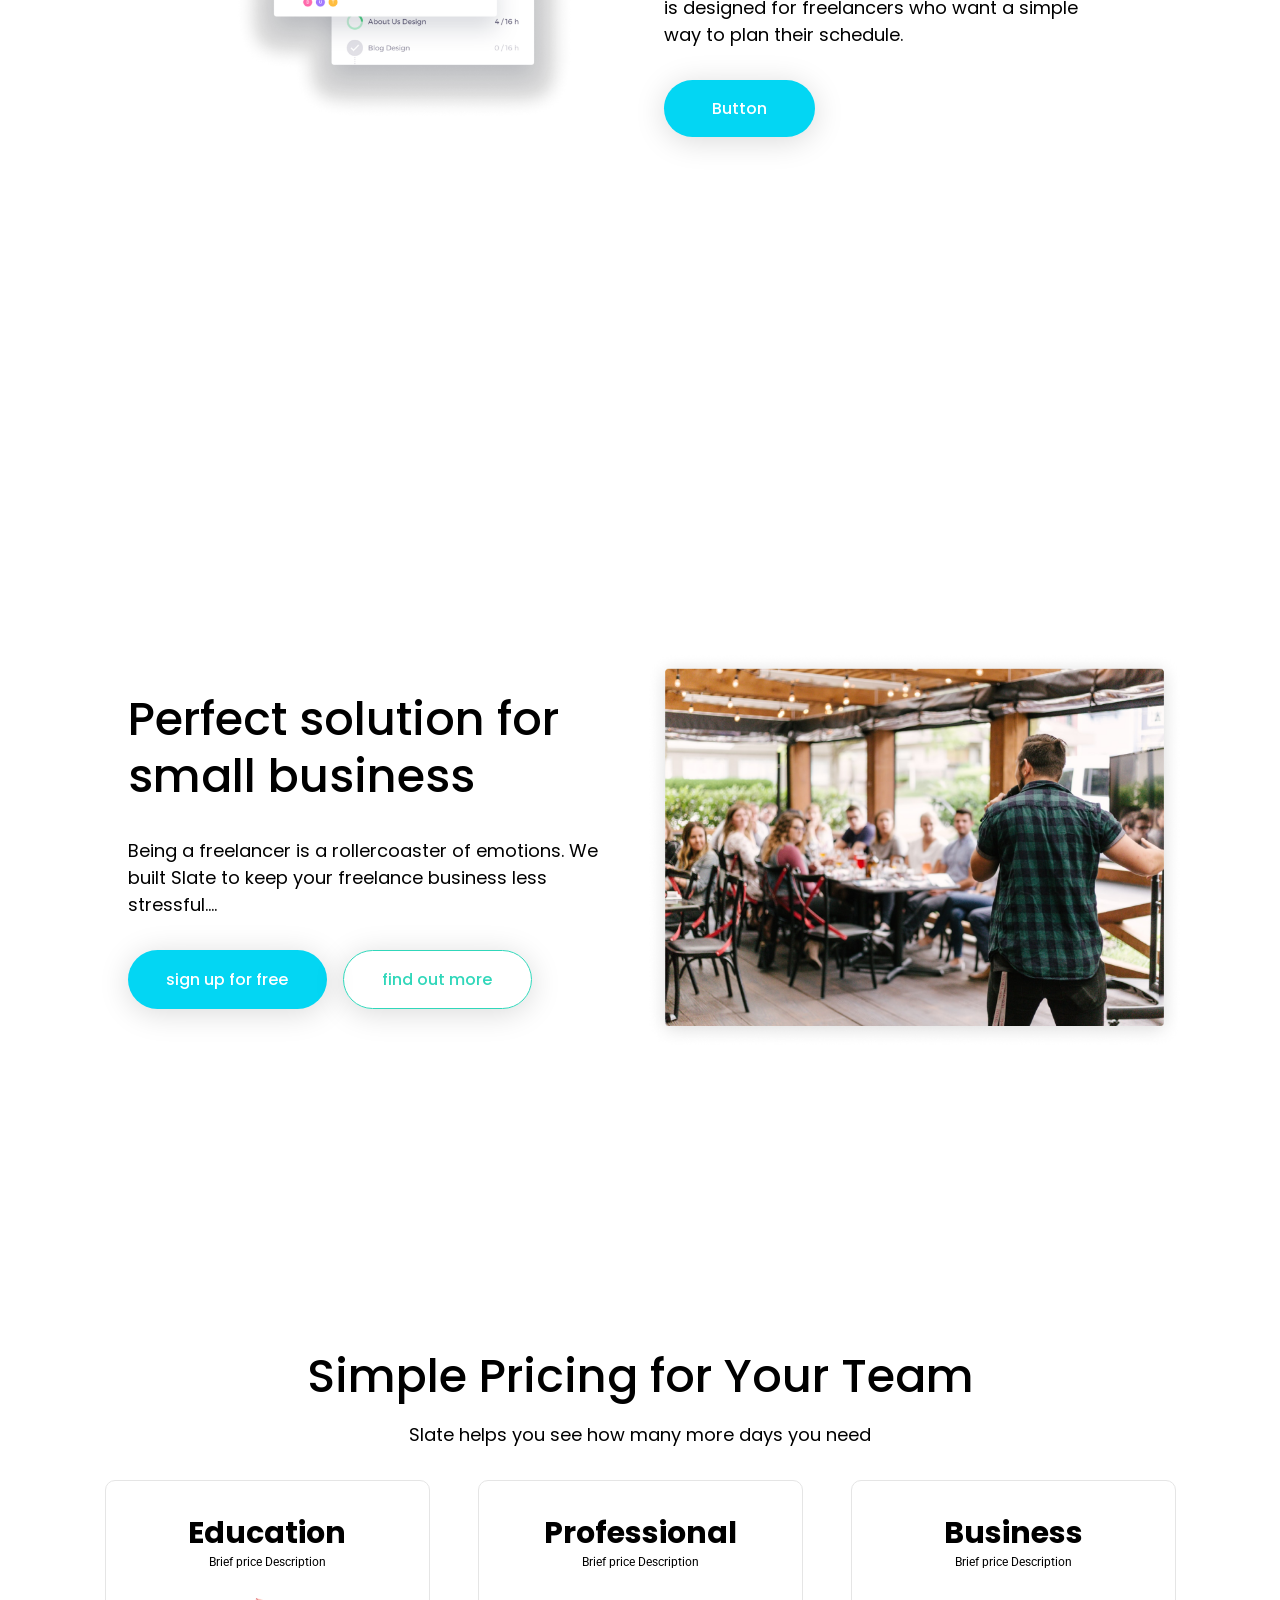
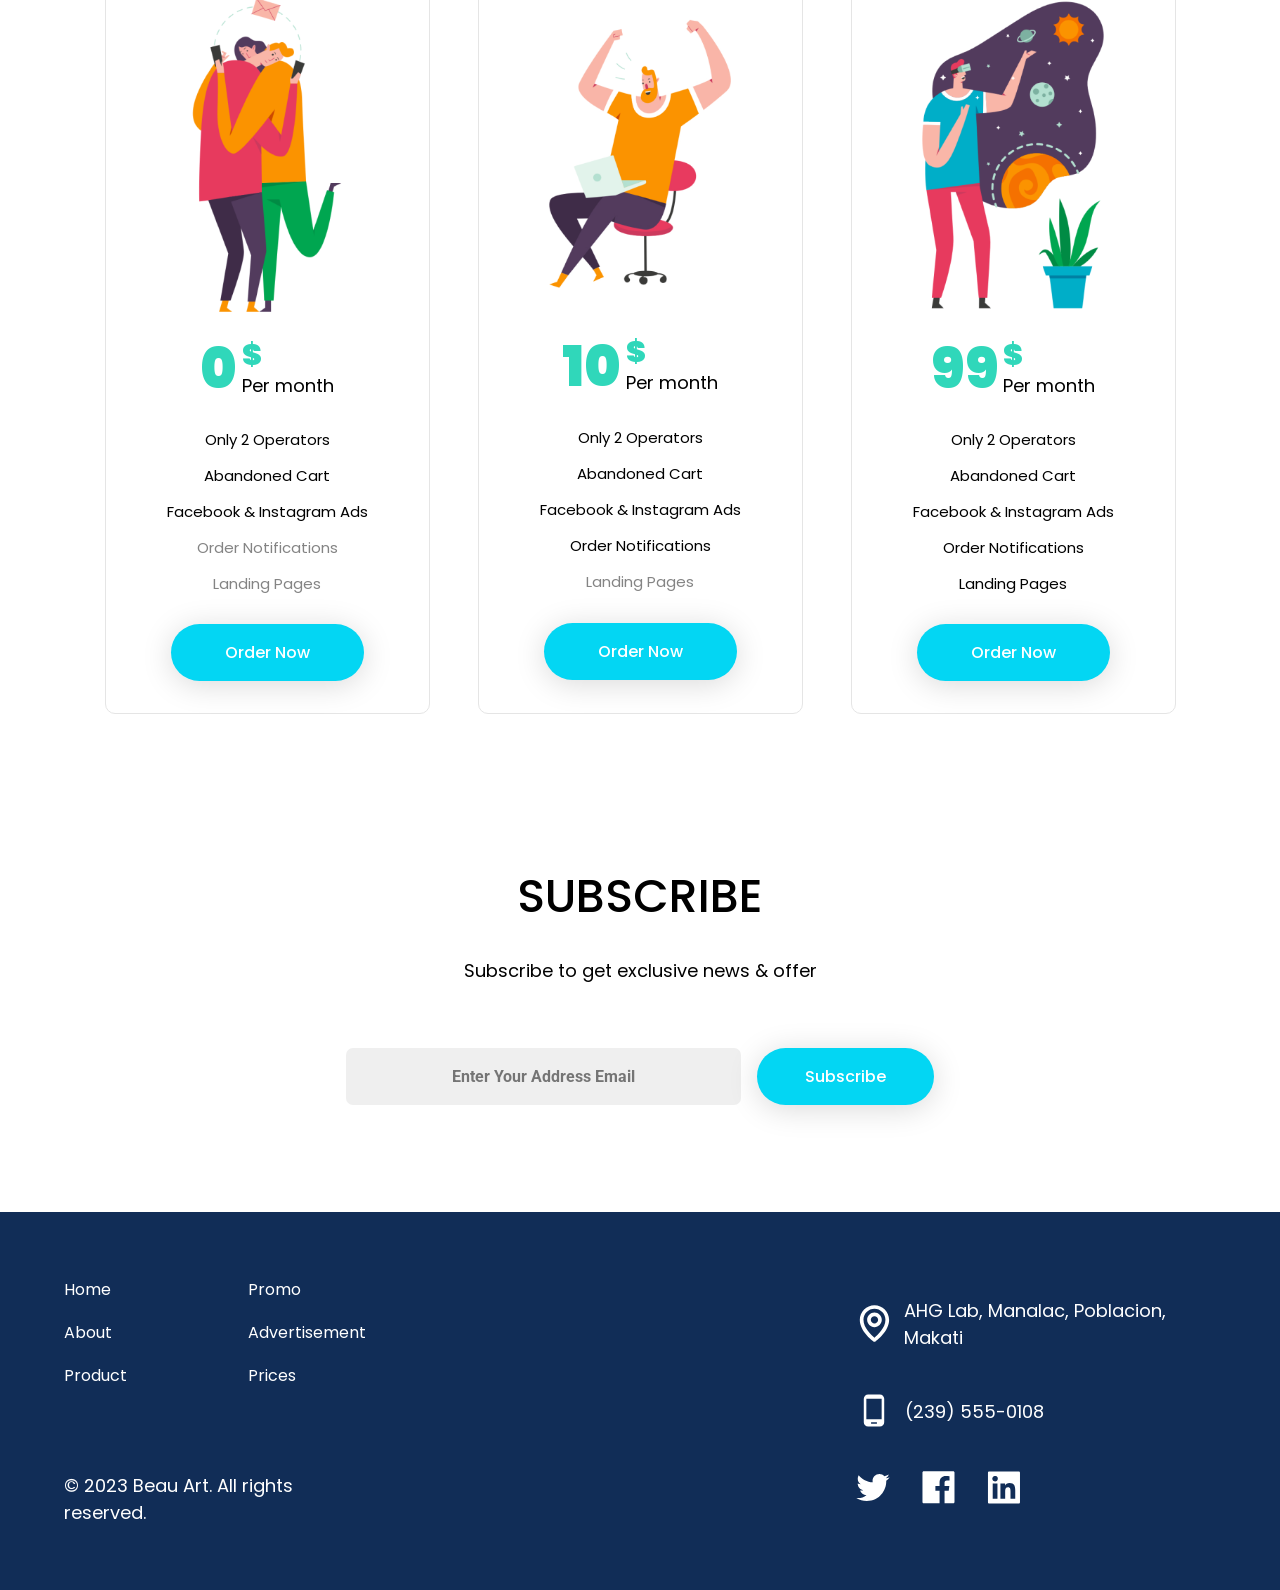
==== commit a87d902c: "rename the Title of the website" ====
--- a/index.html
+++ b/index.html
@@ -4,7 +4,7 @@
     <meta charset="UTF-8">
     <meta http-equiv="X-UA-Compatible" content="IE=edge">
     <meta name="viewport" content="width=device-width, initial-scale=1.0">
-    <title>Product Landing Page</title>
+    <title>Figma Land</title>
     <link rel="stylesheet" href="css/style.css">
 </head>
 <body>
--- a/css/style.css
+++ b/css/style.css
@@ -324,7 +324,13 @@
   max-width: 70%;
 }
 .pricing-container .cards-wrapper .education .details :nth-last-child(1) {
-  color: var(--secondary);
+  color: rgb(132, 132, 132);
+}
+.pricing-container .cards-wrapper .education .details :nth-last-child(2) {
+  color: rgb(132, 132, 132);
+}
+.pricing-container .cards-wrapper .professional .details :nth-last-child(1) {
+  color: rgb(132, 132, 132);
 }
 
 .subscribe-container {
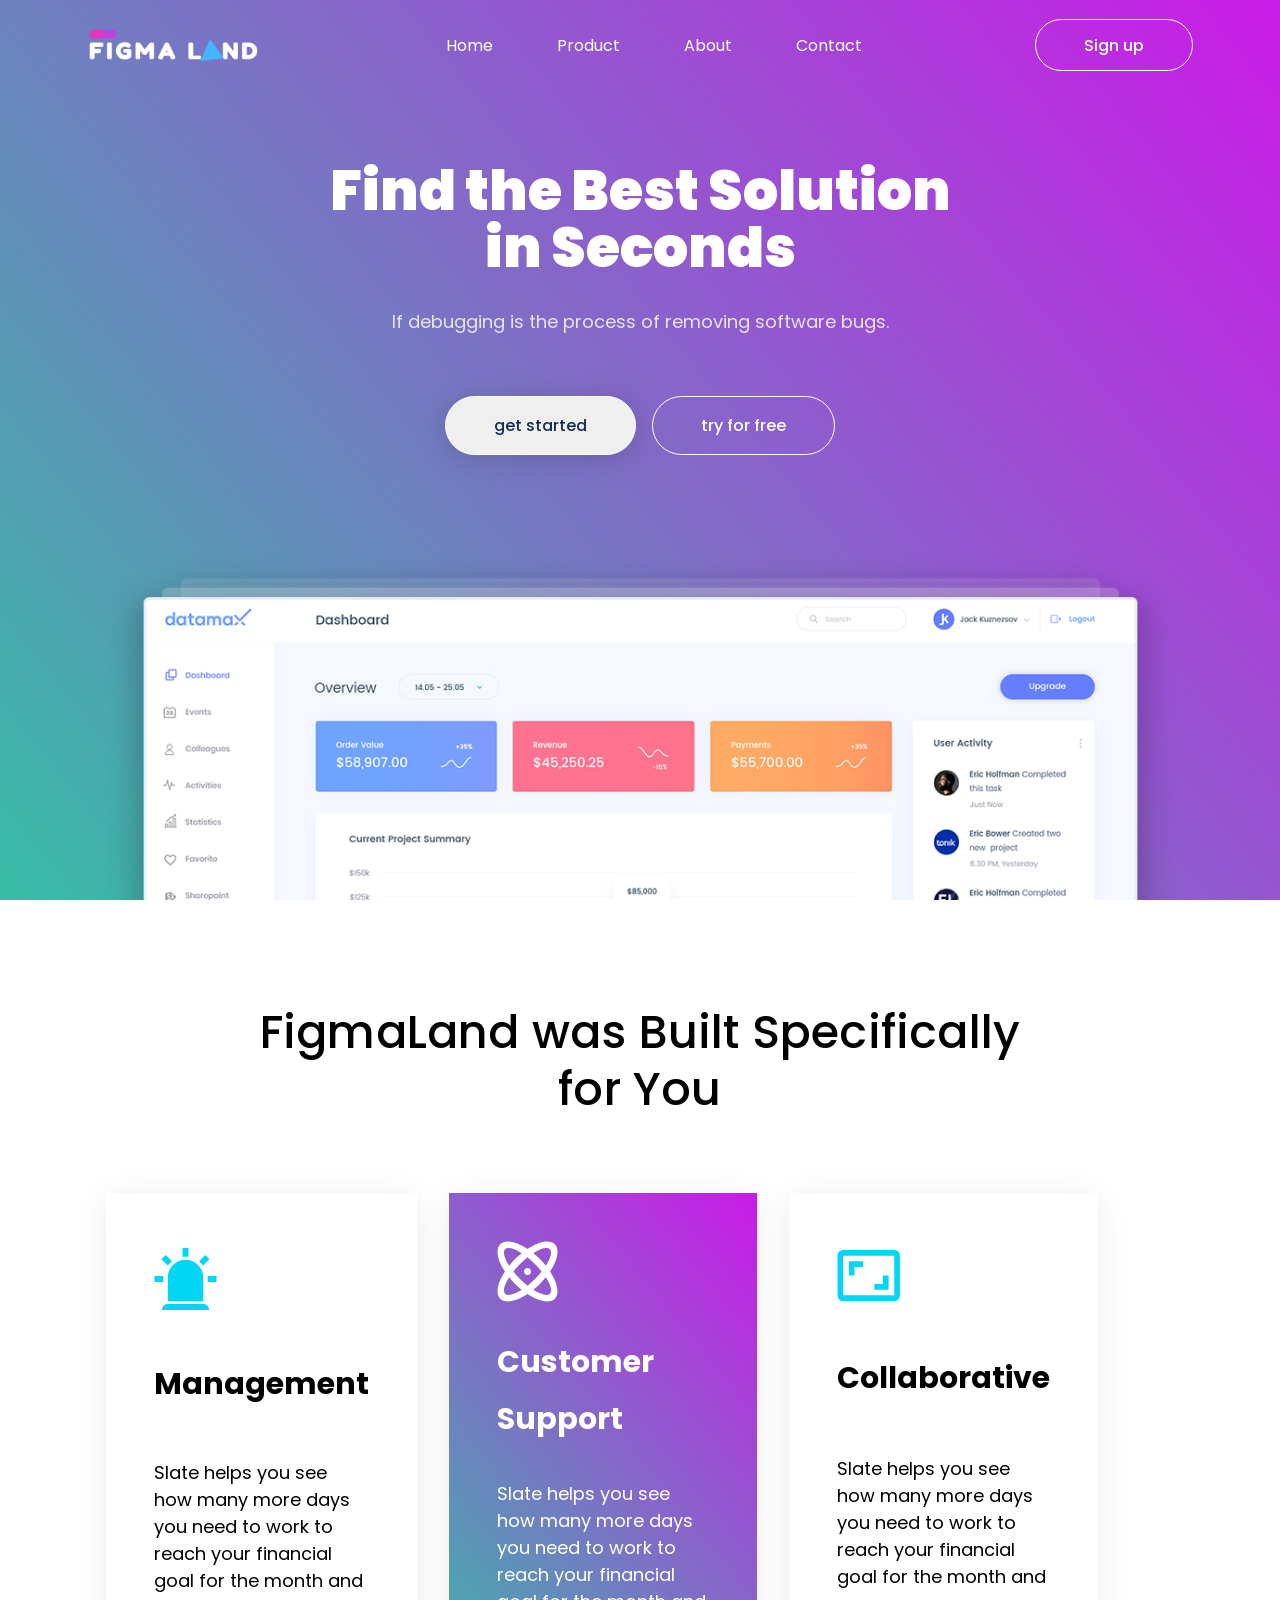
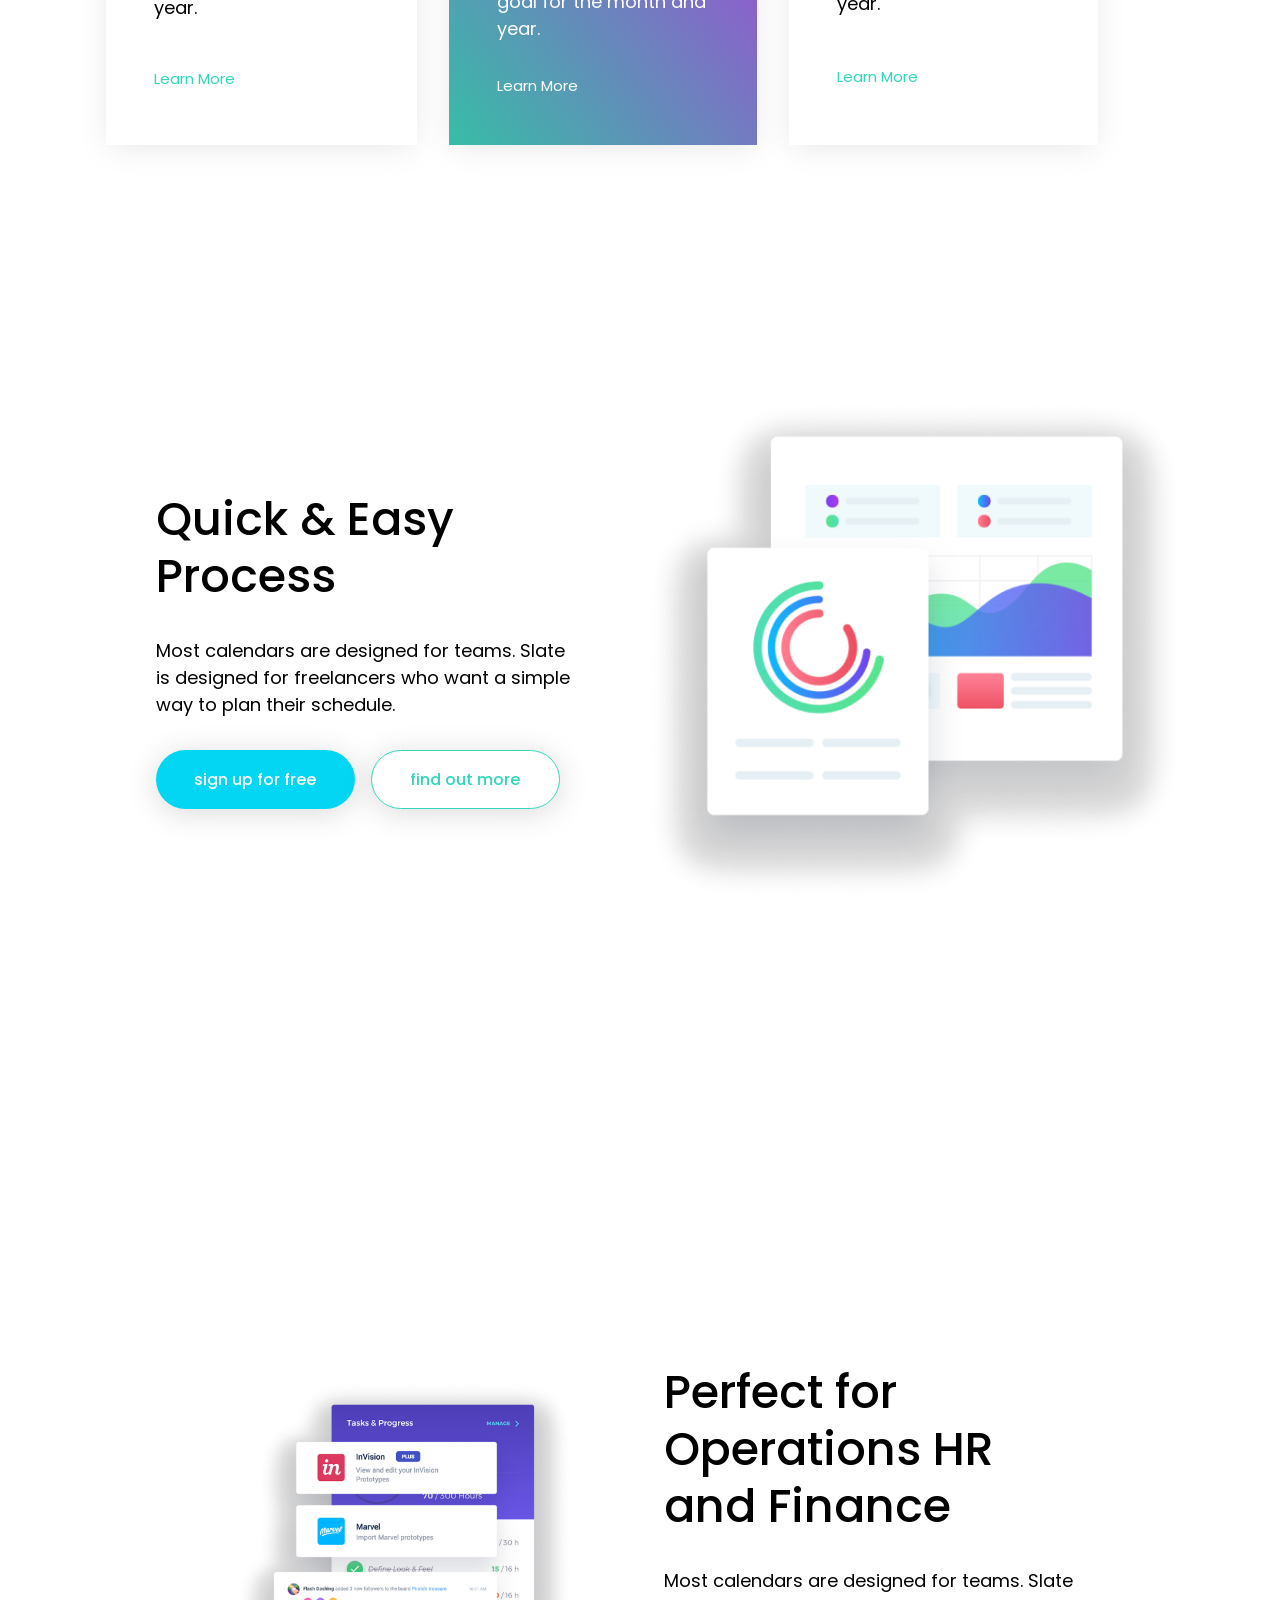
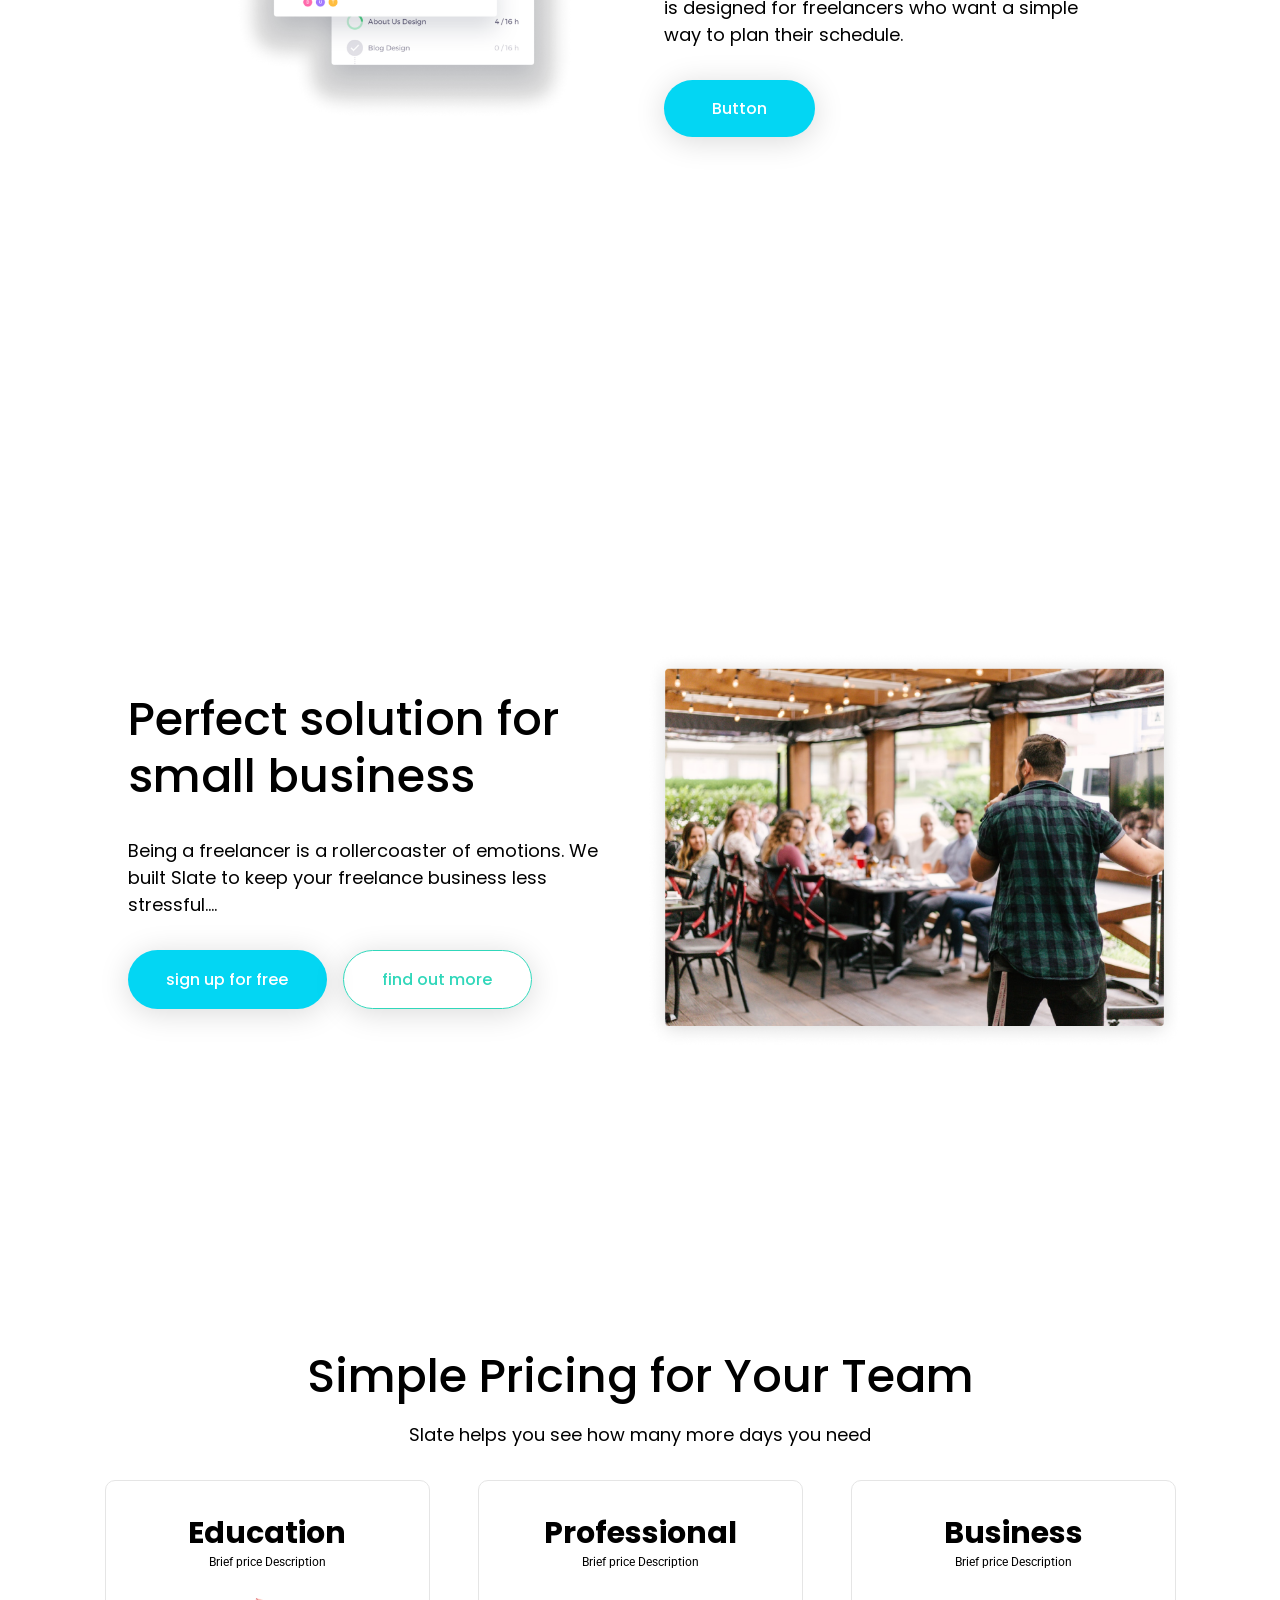
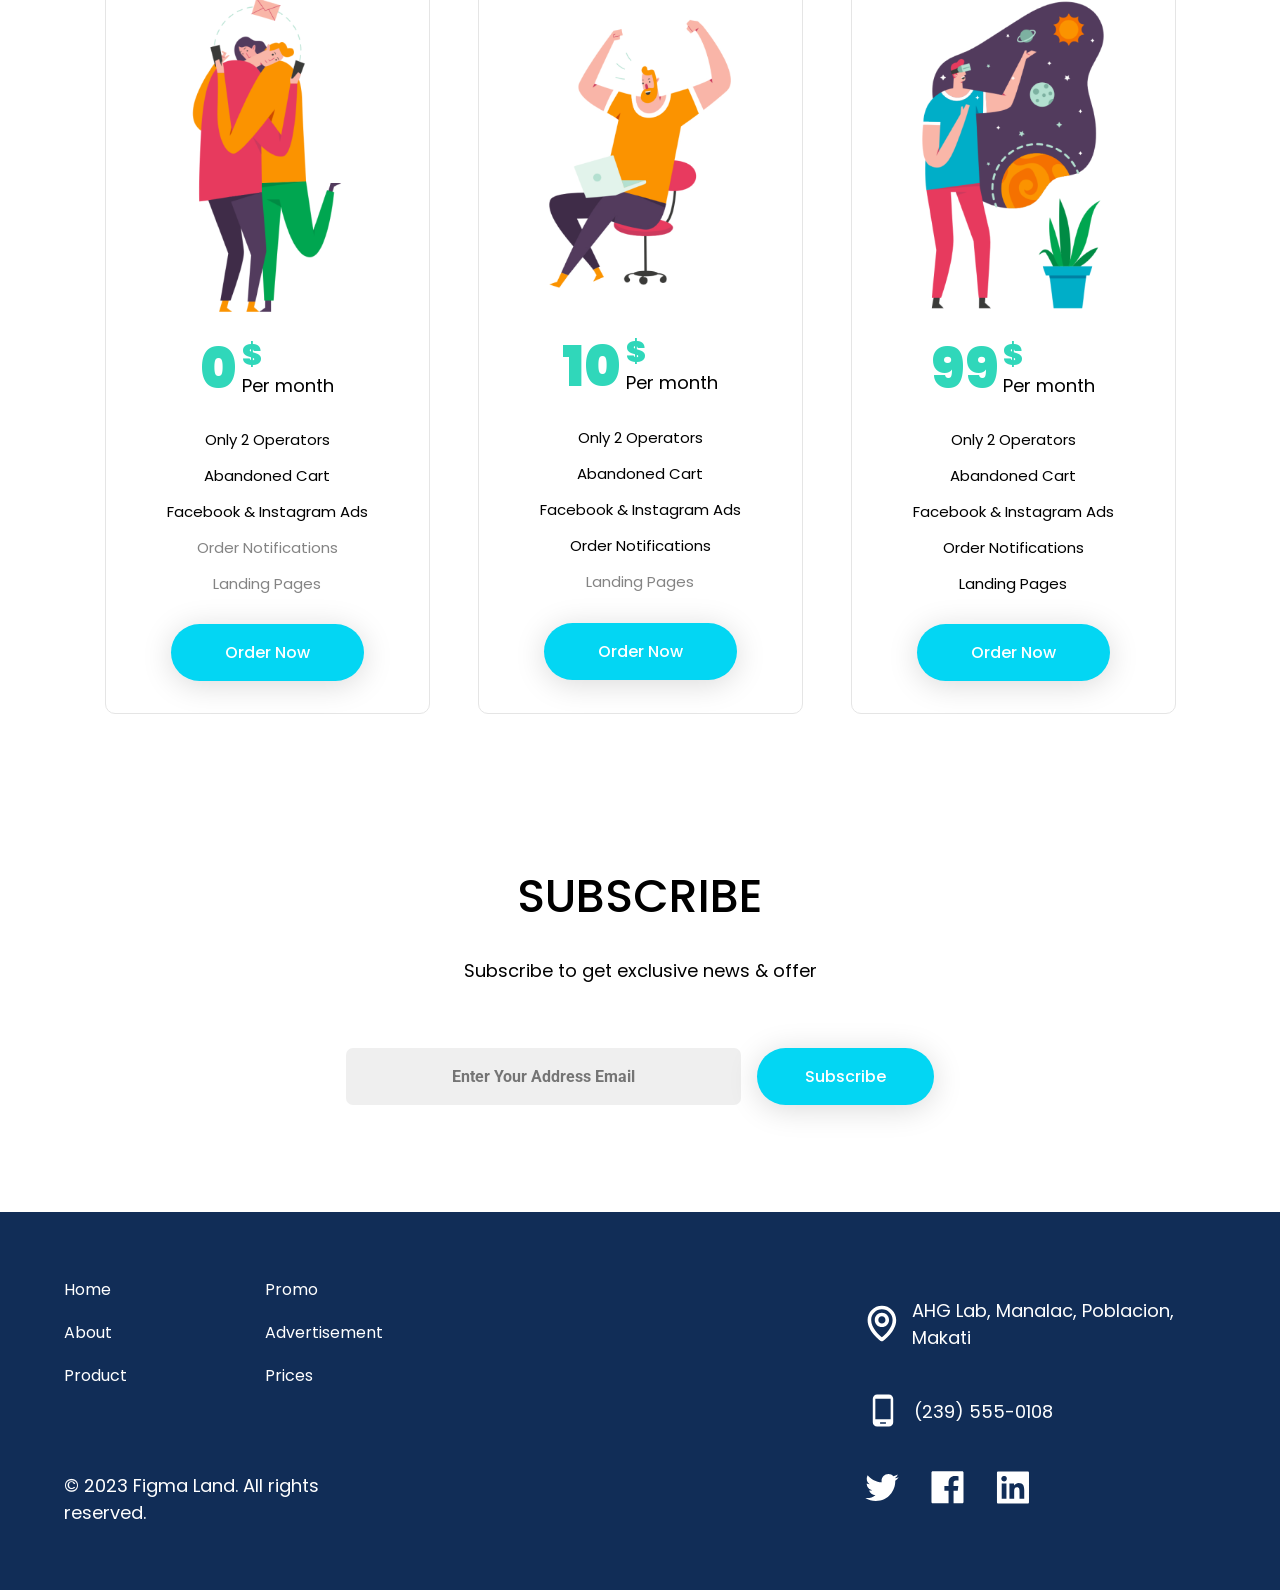
==== commit bb671583: "replace company name in copyright" ====
--- a/index.html
+++ b/index.html
@@ -289,7 +289,7 @@
                         <a href="">Prices</a>
                     </div>
                 </div>
-                <p>© 2023 Beau Art. All rights reserved.</p>
+                <p>© 2023 Figma Land. All rights reserved.</p>
             </div>
 
             <!-- map -->
@@ -333,7 +333,7 @@
                 </div>
             </div>
 
-            <p class="copyright">© 2023 Beau Art. All rights reserved.</p>
+            <p class="copyright">© 2023 Figma Land. All rights reserved.</p>
         </div>
     </footer>
 </body>
